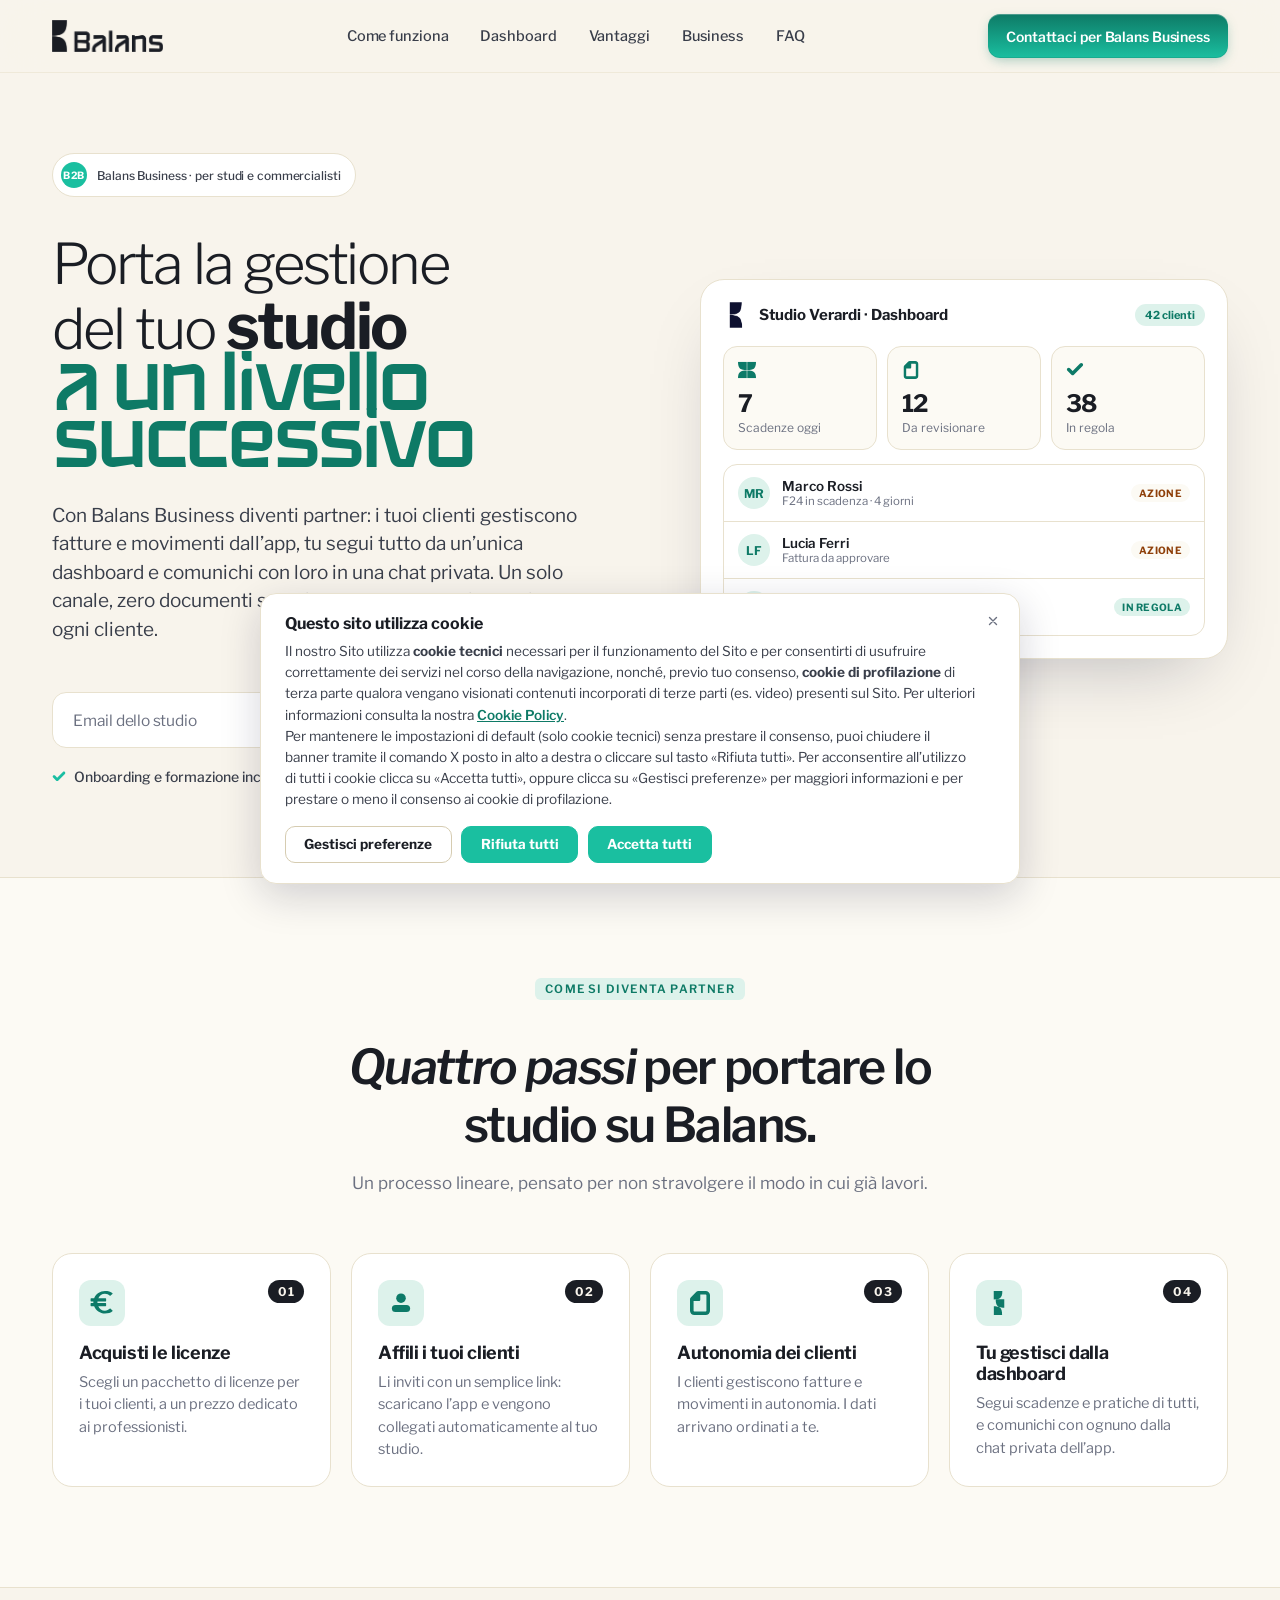
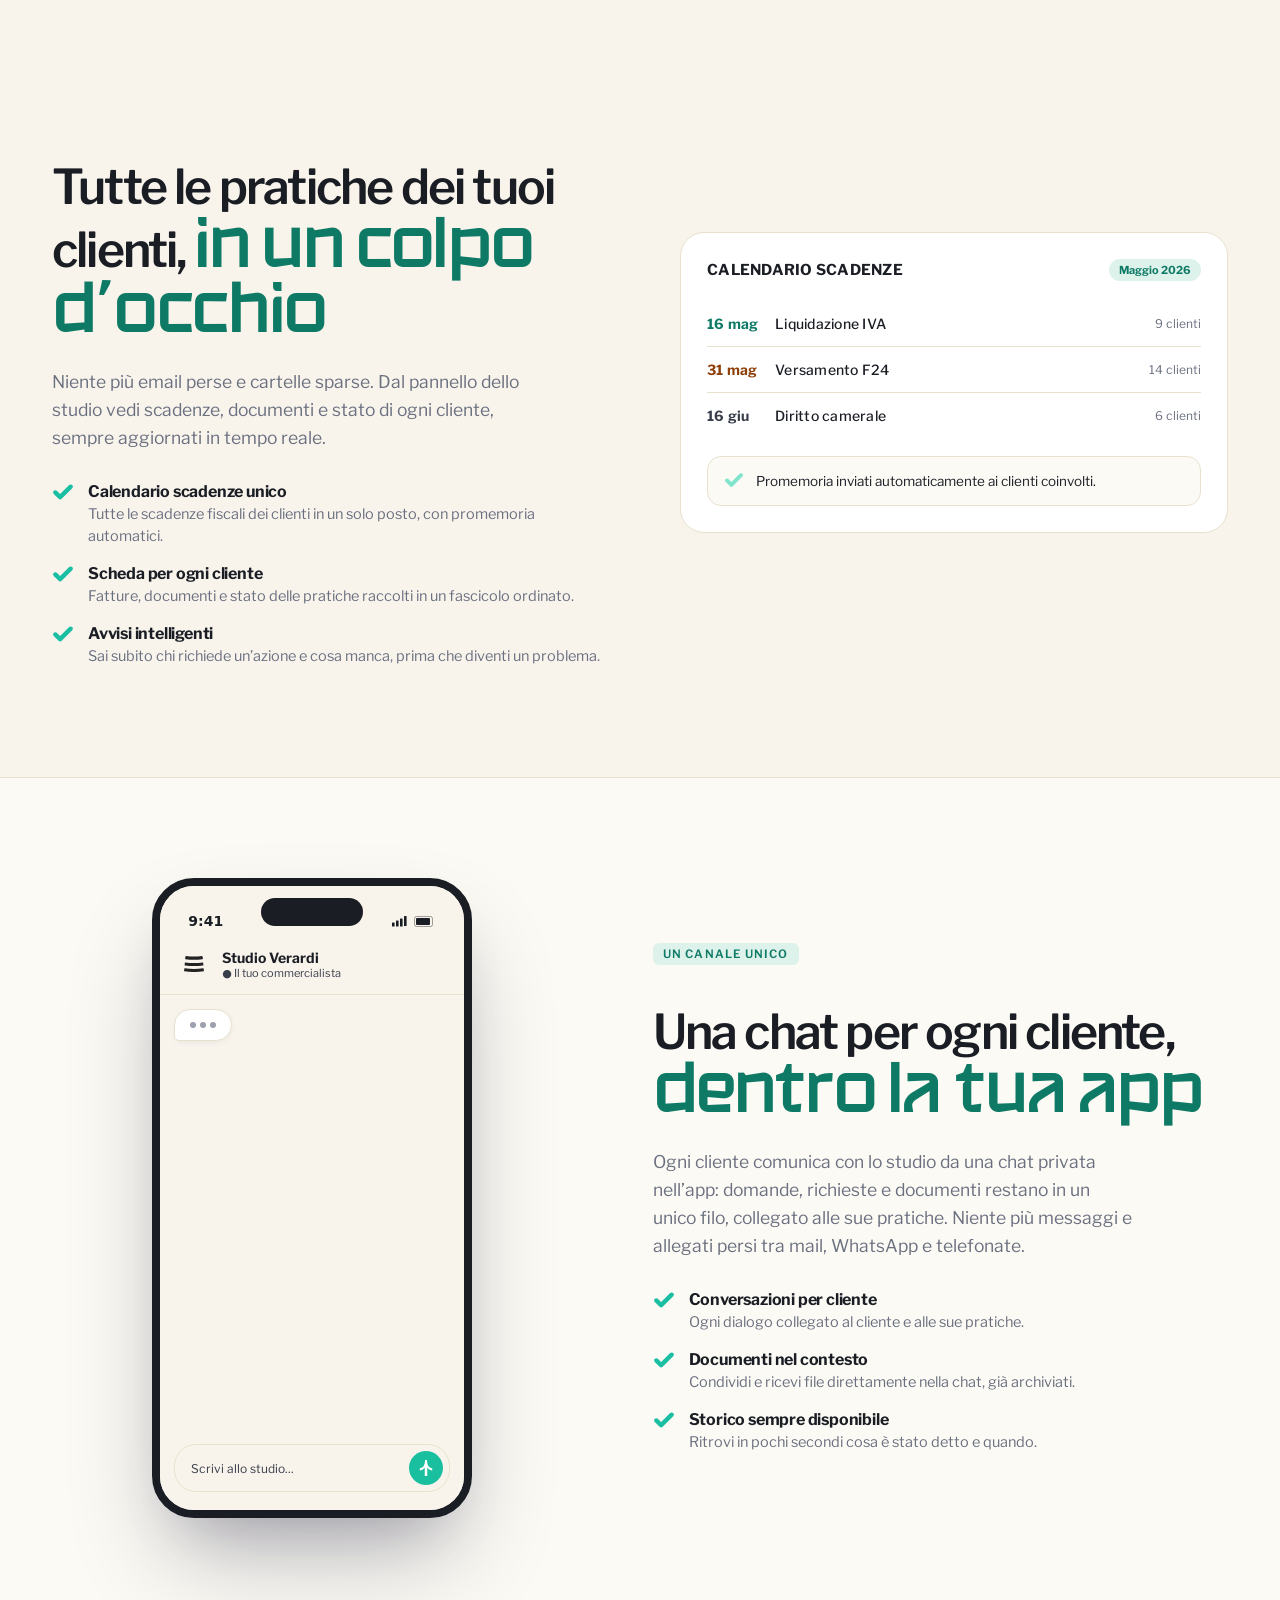
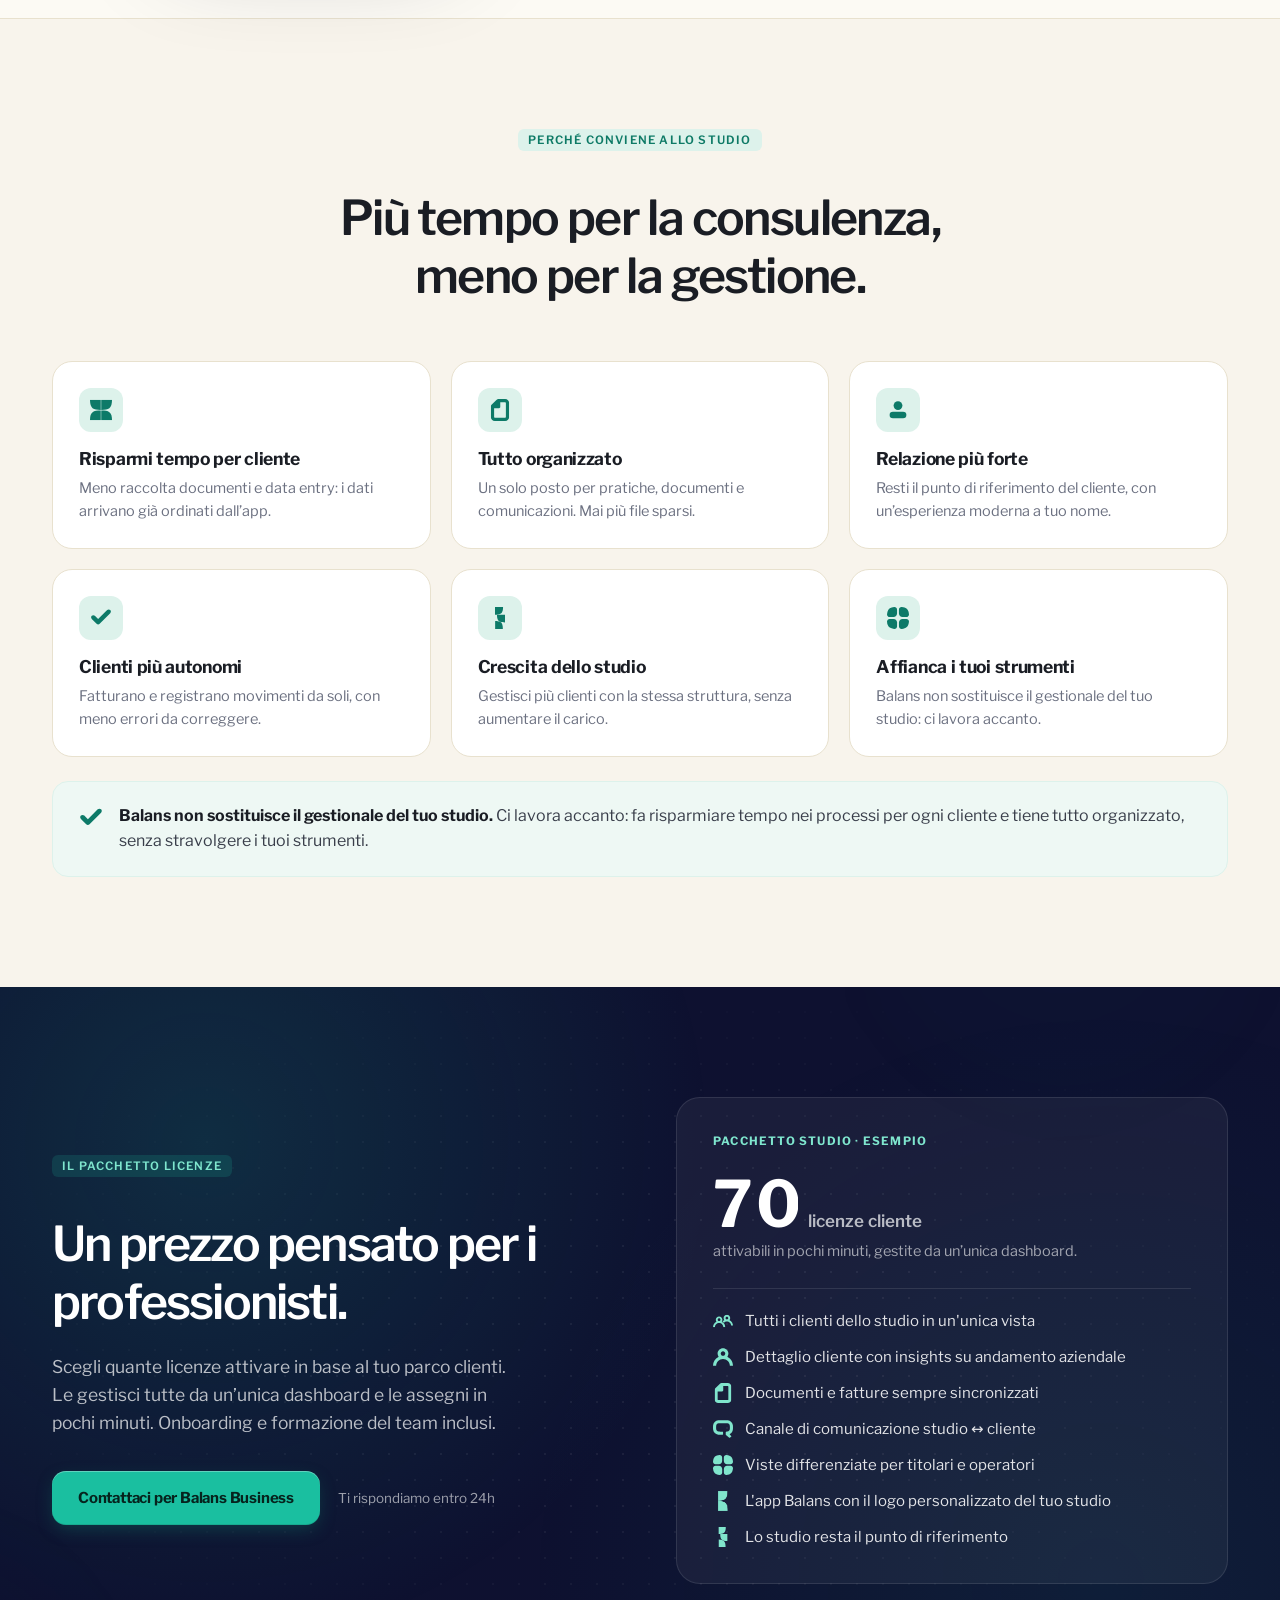
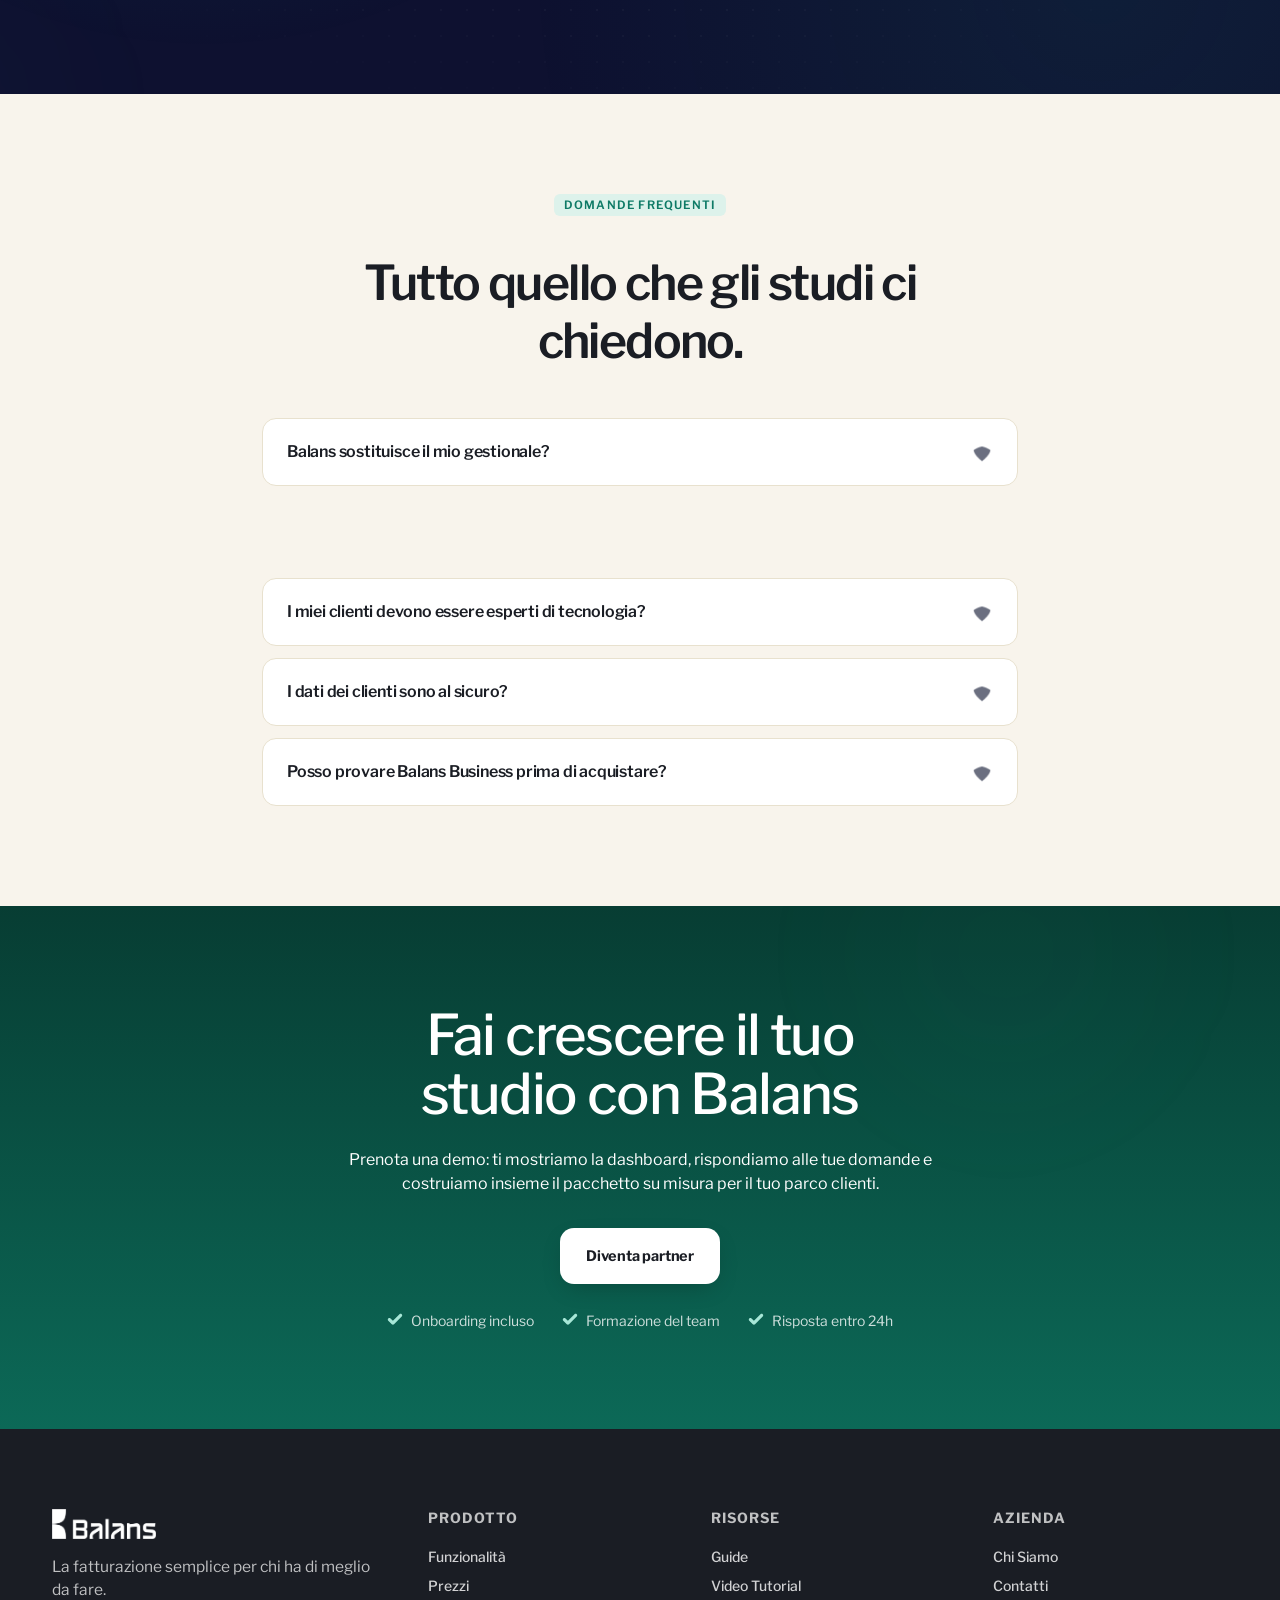
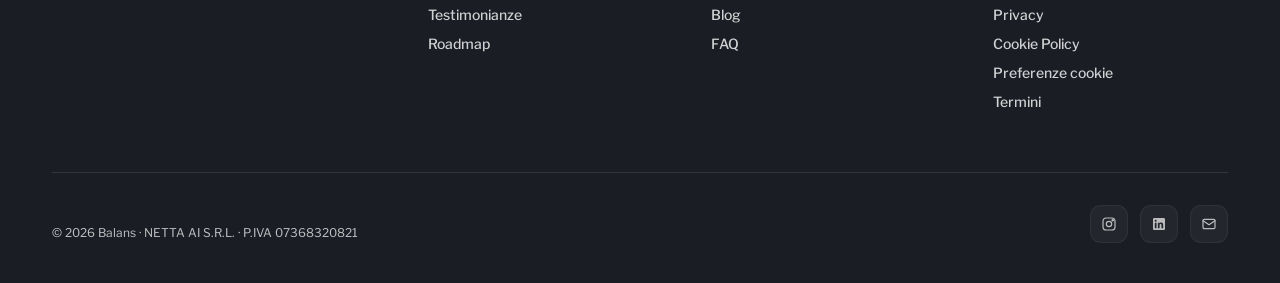
==== business/index.html @ e136e08d "feat: implement cookie consent management with new styles and scripts" ====
<html lang="it" data-theme="light">

<head>
    <meta http-equiv="Content-Type" content="text/html; charset=UTF-8">

    <title>Balans Business</title>
    <meta name="description"
        content="Semplifica la gestione aziendale e la collaborazione con il tuo commercialista. Balans centralizza documenti e flussi operativi senza errori">
    <link rel="canonical" href="https://www.balansapp.it/business/" />

    <link rel="icon" type="image/png" href="../favicon/favicon-96x96.png" sizes="96x96" />
    <link rel="icon" type="image/svg+xml" href="../favicon/favicon.svg" />
    <link rel="shortcut icon" href="../favicon/favicon.ico" />
    <link rel="apple-touch-icon" sizes="180x180" href="../favicon/apple-touch-icon.png" />
    <meta name="apple-mobile-web-app-title" content="Balans" />
    <link rel="manifest" href="../favicon/site.webmanifest" />

    <meta name="viewport" content="width=device-width, initial-scale=1">
    <meta name="format-detection" content="telephone=no">
    <link rel="shortcut icon" href="../favicon/favicon.ico" type="image/x-icon">

    <!-- Preload dei font critici above-the-fold -->
    <link rel="preload" href="../assets/fonts/Libre_Franklin/LibreFranklin-VariableFont_wght.woff2" as="font"
        type="font/woff2" crossorigin>
    <link rel="preload" href="../assets/fonts/Galldis/Galldis.woff2" as="font" type="font/woff2" crossorigin>

    <link rel="stylesheet" href="../assets/css/style.css?v=2">
    <!-- animations.css non è critico per il primo paint: caricamento non-bloccante -->
    <link rel="stylesheet" href="../assets/css/animations.css?v=2" media="print" onload="this.media='all'">
    <noscript>
        <link rel="stylesheet" href="../assets/css/animations.css?v=2">
    </noscript>
    <link rel="stylesheet" href="../assets/css/balans-consent.css?v=1">
</head>


<body>

    <!-- ─────────────── HEADER ─────────────── -->
    <header class="hdr">
        <div class="container hdr-row">
            <div class="hdr-brand">
                <a href="https://balansapp.it" class="hdr-brand-link">
                    <span class="logo-wordmark"></span>
                </a>
            </div>
            <nav class="hdr-nav">
                <a href="./#come-funziona">Come funziona</a>
                <a href="./#dashboard">Dashboard</a>
                <a href="./#vantaggi">Vantaggi</a>
                <a href="./#business">Business</a>
                <a href="./#faq">FAQ</a>
            </nav>
            <button class="hdr-cta" type="button" data-demo-scroll>Contattaci per Balans Business</button>
            <!-- <button class="theme-toggle" aria-label="Cambia tema" type="button">
                <svg class="ic-moon" width="18" height="18" viewBox="0 0 24 24" fill="none" stroke="currentColor"
                    stroke-width="2" stroke-linecap="round" stroke-linejoin="round">
                    <path d="M21 13a8 8 0 1 1-10-10 7 7 0 0 0 10 10Z"></path>
                </svg>
                <svg class="ic-sun" width="18" height="18" viewBox="0 0 24 24" fill="none" stroke="currentColor"
                    stroke-width="2" stroke-linecap="round" stroke-linejoin="round">
                    <circle cx="12" cy="12" r="4"></circle>
                    <path d="M12 3v2M12 19v2M3 12h2M19 12h2M5.5 5.5 7 7M17 17l1.5 1.5M5.5 18.5 7 17M17 7l1.5-1.5"
                    ></path>
                </svg>
            </button> -->
        </div>
    </header>

    <main id="main">

    <!-- ─────────────── HERO ─────────────── -->
    <section class="hero hero--business">
        <div class="hero-bg"></div>
        <div class="container hero-grid">
            <div class="hero-text">
                <div class="hero-eyebrow">
                    <span class="dot">B2B</span>
                    Balans Business · per studi e commercialisti
                </div>
                <h1 class="hero-h1 hero-h1--light">
                    Porta la gestione del tuo <b>studio</b>
                    <span class="hero-h1-highlight">a un livello
                        successivo</span>
                </h1>
                <p class="hero-sub hero-sub--lg">
                    Con Balans Business diventi partner: i tuoi clienti gestiscono fatture e movimenti
                    dall’app, tu segui tutto da un’unica dashboard e comunichi con loro in una chat privata.
                    Un solo canale, zero documenti sparsi — e tanto tempo risparmiato su ogni cliente.
                </p>
                <form class="hero-waitlist" id="demo-form" action="https://api.web3forms.com/submit" method="POST">
                    <input type="hidden" name="access_key" value="61f714c0-2082-4df7-b0d9-77fbf7235f55">
                    <input type="hidden" name="subject" value="Nuova richiesta demo — Balans Business">
                    <input type="hidden" name="from_name" value="Sito Balans Business">
                    <input type="checkbox" name="botcheck" class="hero-waitlist-honeypot" tabindex="-1"
                        autocomplete="off" aria-hidden="true" aria-label="botcheck">
                    <div class="hero-waitlist-row">
                        <input class="hero-input" id="demo-email" name="email" type="email"
                            placeholder="Email dello studio" required="">
                        <button class="hero-btn" type="submit">
                            <span class="btn-label">Richiedi una demo</span>
                        </button>
                    </div>
                    <div class="hero-waitlist-error" id="demo-error" role="alert" hidden></div>
                </form>
                <div class="hero-perks">
                    <span class="perk"><img src="../assets/img/icons/vettoriale/check.svg" alt=""
                            class="icon-img icon-14 icon-teal">

                        Onboarding e formazione inclusi</span>
                    <span class="perk"><img src="../assets/img/icons/vettoriale/check.svg" alt=""
                            class="icon-img icon-14 icon-teal">

                        Prezzo dedicato ai professionisti</span>
                </div>
            </div>

            <div class="reveal-wrap" data-reveal="right">
                <div class="mock-dashboard">
                    <div class="mock-dashboard-head">
                        <div class="mock-dashboard-brand">
                            <span class="logo-mark"></span>
                            <span class="mock-dashboard-brand-name">Studio
                                Verardi · Dashboard</span>
                        </div>
                        <span class="mock-dashboard-badge">42
                            clienti</span>
                    </div>
                    <div class="mock-stats">

                        <div class="mock-stat-card">
                            <img src="../assets/img/icons/vettoriale/time.svg" alt=""
                                class="mock-stat-icon icon-teal-ink">

                            <div class="mock-stat-value">
                                7</div>
                            <div class="mock-stat-label">
                                Scadenze oggi</div>
                        </div>
                        <div class="mock-stat-card">
                            <img src="../assets/img/icons/vettoriale/doc.svg" alt=""
                                class="mock-stat-icon icon-teal-ink">

                            <div class="mock-stat-value">
                                12</div>
                            <div class="mock-stat-label">Da
                                revisionare</div>
                        </div>
                        <div class="mock-stat-card">
                            <img src="../assets/img/icons/vettoriale/check.svg" alt=""
                                class="mock-stat-icon icon-teal-ink">

                            <div class="mock-stat-value">
                                38</div>
                            <div class="mock-stat-label">In
                                regola</div>
                        </div>
                    </div>
                    <div class="mock-client-list">

                        <div class="mock-client-row">
                            <span class="mock-client-avatar">MR</span>
                            <div class="mock-client-info">
                                <div class="mock-client-name">Marco Rossi</div>
                                <div class="mock-client-detail">F24 in
                                    scadenza · 4 giorni</div>
                            </div>
                            <span class="mock-client-tag">Azione</span>
                        </div>
                        <div class="mock-client-row">
                            <span class="mock-client-avatar">LF</span>
                            <div class="mock-client-info">
                                <div class="mock-client-name">Lucia Ferri</div>
                                <div class="mock-client-detail">Fattura da
                                    approvare</div>
                            </div>
                            <span class="mock-client-tag">Azione</span>
                        </div>
                        <div class="mock-client-row">
                            <span class="mock-client-avatar">AB</span>
                            <div class="mock-client-info">
                                <div class="mock-client-name">Andrea Bianchi</div>
                                <div class="mock-client-detail">Tutto in
                                    regola</div>
                            </div>
                            <span class="mock-client-tag mock-client-tag--ok">In
                                regola</span>
                        </div>
                    </div>
                </div>
            </div>
        </div>
    </section>

    <!-- ─────────────── COME FUNZIONA ─────────────── -->
    <section id="come-funziona" class="section-tinted-bordered">
        <div class="container">
            <div class="section-head" data-reveal>
                <span class="feat-eyebrow">Come si diventa partner</span>
                <h2><em>Quattro passi</em> per portare lo studio su Balans.</h2>
                <p>Un processo lineare,
                    pensato per non stravolgere il modo in cui già lavori.
                </p>
            </div>
            <div class="steps-4">

                <div class="step-card step-card--compact">
                    <span class="step-badge">01</span>
                    <div class="step-icon step-icon--lg">
                        <img src="../assets/img/icons/vettoriale/euro.svg" alt=""
                            class="icon-img icon-24 icon-teal-ink">

                    </div>
                    <div class="step-card-title">
                        Acquisti le licenze</div>
                    <div class="step-card-text">Scegli
                        un pacchetto di licenze per i tuoi clienti, a un prezzo dedicato ai professionisti.</div>
                </div>
                <div class="step-card step-card--compact">
                    <span class="step-badge">02</span>
                    <div class="step-icon step-icon--lg">
                        <img src="../assets/img/icons/vettoriale/user.svg" alt=""
                            class="icon-img icon-24 icon-teal-ink">

                    </div>
                    <div class="step-card-title">
                        Affili i tuoi clienti</div>
                    <div class="step-card-text">Li
                        inviti con un semplice link: scaricano l’app e vengono collegati automaticamente al tuo studio.
                    </div>
                </div>
                <div class="step-card step-card--compact">
                    <span class="step-badge">03</span>
                    <div class="step-icon step-icon--lg">
                        <img src="../assets/img/icons/vettoriale/doc.svg" alt="" class="icon-img icon-24 icon-teal-ink">

                    </div>
                    <div class="step-card-title">
                        Autonomia dei clienti</div>
                    <div class="step-card-text">I
                        clienti gestiscono fatture e movimenti in autonomia. I dati arrivano ordinati a te.</div>
                </div>
                <div class="step-card step-card--compact">
                    <span class="step-badge">04</span>
                    <div class="step-icon step-icon--lg">
                        <img src="../assets/img/icons/vettoriale/balance.svg" alt=""
                            class="icon-img icon-24 icon-teal-ink">

                    </div>
                    <div class="step-card-title">
                        Tu gestisci dalla dashboard</div>
                    <div class="step-card-text">Segui
                        scadenze e pratiche di tutti, e comunichi con ognuno dalla chat privata dell’app.</div>
                </div>
            </div>
        </div>
    </section>

    <!-- ─────────────── DASHBOARD ─────────────── -->
    <section id="dashboard" class="section-plain">
        <div class="container">
            <div class="dash-2col">
                <div class="feature-copy" data-reveal>
                    <span class="feat-eyebrow">La dashboard dello studio</span>
                    <h2>Tutte le pratiche dei tuoi clienti, <span>in un colpo
                            d’occhio</span></h2>
                    <p>
                        Niente più email perse e cartelle sparse. Dal pannello dello studio vedi
                        scadenze, documenti e stato di ogni cliente, sempre aggiornati in tempo reale.
                    </p>
                    <div class="feature-copy-list">

                        <div class="feature-copy-item">
                            <img src="../assets/img/icons/vettoriale/check.svg" alt=""
                                class="icon-img icon-22 icon-teal">

                            <div>
                                <div class="feature-copy-item-title">
                                    Calendario scadenze unico</div>
                                <div class="feature-copy-item-desc">
                                    Tutte le scadenze fiscali dei clienti in un solo posto,
                                    con promemoria automatici.</div>
                            </div>
                        </div>
                        <div class="feature-copy-item">
                            <img src="../assets/img/icons/vettoriale/check.svg" alt=""
                                class="icon-img icon-22 icon-teal">

                            <div>
                                <div class="feature-copy-item-title">
                                    Scheda per ogni cliente</div>
                                <div class="feature-copy-item-desc">
                                    Fatture, documenti e stato delle pratiche raccolti in un
                                    fascicolo ordinato.</div>
                            </div>
                        </div>
                        <div class="feature-copy-item">
                            <img src="../assets/img/icons/vettoriale/check.svg" alt=""
                                class="icon-img icon-22 icon-teal">

                            <div>
                                <div class="feature-copy-item-title">
                                    Avvisi intelligenti</div>
                                <div class="feature-copy-item-desc">Sai
                                    subito chi richiede un’azione e cosa manca, prima che
                                    diventi un problema.</div>
                            </div>
                        </div>
                    </div>
                </div>
                <div data-reveal="right">
                    <div class="calendar-card">
                        <div class="calendar-card-glow"></div>
                        <div class="calendar-card-inner">
                            <div class="calendar-card-head">
                                <span class="calendar-card-head-title">CALENDARIO
                                    SCADENZE</span>
                                <span class="calendar-card-head-badge">Maggio
                                    2026</span>
                            </div>

                            <div class="calendar-row">
                                <div class="calendar-row-date">
                                    16 mag</div>
                                <div class="flex-1">
                                    <div class="calendar-row-label">
                                        Liquidazione IVA</div>
                                </div>
                                <div class="calendar-row-count">9
                                    clienti</div>
                            </div>
                            <div class="calendar-row">
                                <div class="calendar-row-date calendar-row-date--urgent">
                                    31 mag</div>
                                <div class="flex-1">
                                    <div class="calendar-row-label">
                                        Versamento F24</div>
                                </div>
                                <div class="calendar-row-count">14
                                    clienti</div>
                            </div>
                            <div class="calendar-row calendar-row--last">
                                <div class="calendar-row-date calendar-row-date--muted">
                                    16 giu</div>
                                <div class="flex-1">
                                    <div class="calendar-row-label">
                                        Diritto camerale</div>
                                </div>
                                <div class="calendar-row-count">6
                                    clienti</div>
                            </div>
                            <div class="calendar-reminder">
                                <img src="../assets/img/icons/vettoriale/check.svg" alt=""
                                    class="icon-img icon-20 icon-mint">

                                <span>Promemoria
                                    inviati automaticamente ai clienti
                                    coinvolti.</span>
                            </div>
                        </div>
                    </div>
                </div>
            </div>
        </div>
    </section>

    <!-- ─────────────── CHAT PRIVATA ─────────────── -->
    <section class="section-tinted-bordered">
        <div class="container">
            <div class="dash-2col dash-2col--reverse">
                <div class="phone-center" data-reveal="left">
                    <div class="phone">
                        <div class="phone-island"></div>
                        <div class="phone-content">
                            <div class="phone-statusbar">
                                <span>9:41</span>
                                <span class="right">
                                    <svg width="17" height="11" viewBox="0 0 17 11" fill="currentColor">
                                        <rect x="0" y="6.5" width="2.6" height="4" rx="0.6">
                                        </rect>
                                        <rect x="4" y="4.5" width="2.6" height="6" rx="0.6">
                                        </rect>
                                        <rect x="8" y="2.5" width="2.6" height="8" rx="0.6">
                                        </rect>
                                        <rect x="12" y="0" width="2.6" height="10" rx="0.6">
                                        </rect>
                                    </svg>
                                    <svg width="22" height="11" viewBox="0 0 22 11">
                                        <rect x="0.5" y="0.5" width="18" height="10" rx="2" fill="none"
                                            stroke="currentColor" opacity="0.4"></rect>
                                        <rect x="2" y="2" width="14" height="7" rx="1" fill="currentColor"></rect>
                                    </svg>
                                </span>
                            </div>
                            <div class="ps-chat-hdr">
                                <div class="av"><img src="../assets/img/icons/vettoriale/menu.svg" alt=""
                                        class="icon-img icon-20"></div>

                                <div class="flex-1">
                                    <div class="nm">Studio Verardi</div>
                                    <div class="st">&#9679; Il tuo commercialista</div>
                                </div>
                            </div>
                            <div class="ps-chat-body">
                                <div class="bub ai">Ciao Marco! Ho ricevuto la fattura di
                                    aprile, è tutto a posto. 👍</div>
                                <div class="bub me">Perfetto, grazie! Per l’F24 di maggio come
                                    procediamo?</div>
                                <div class="bub ai">Te lo preparo io entro venerdì. Ti avviso
                                    qui appena è pronto.</div>
                                <div class="bub ai-card">
                                    <div class="h"><img src="../assets/img/icons/vettoriale/doc.svg" alt=""
                                            class="icon-img icon-11 icon-teal-ink">
                                        Documento condiviso</div>
                                    <div class="row"><span class="k">F24 maggio 2026</span><span class="v">Pronto</span>
                                    </div>
                                </div>
                                <div class="bub me">Sei un grande 🙌</div>
                            </div>
                            <div class="ps-chat-comp">
                                <span class="ph">Scrivi allo studio...</span>
                                <div class="send-btn"><img src="../assets/img/icons/vettoriale/up.svg" alt=""
                                        class="icon-img icon-16 icon-white">
                                </div>
                            </div>
                        </div>
                    </div>
                </div>
                <div class="feature-copy" data-reveal>
                    <span class="feat-eyebrow">Un canale unico</span>
                    <h2>Una chat per ogni cliente, <span>dentro la tua
                            app</span></h2>
                    <p>
                        Ogni cliente comunica con lo studio da una chat privata nell’app: domande, richieste
                        e documenti restano in un unico filo, collegato alle sue pratiche. Niente più
                        messaggi e allegati persi tra mail, WhatsApp e telefonate.
                    </p>
                    <div class="feature-copy-list">

                        <div class="feature-copy-item">
                            <img src="../assets/img/icons/vettoriale/check.svg" alt=""
                                class="icon-img icon-22 icon-teal">

                            <div>
                                <div class="feature-copy-item-title">
                                    Conversazioni per cliente</div>
                                <div class="feature-copy-item-desc">Ogni
                                    dialogo collegato al cliente e alle sue pratiche.
                                </div>
                            </div>
                        </div>
                        <div class="feature-copy-item">
                            <img src="../assets/img/icons/vettoriale/check.svg" alt=""
                                class="icon-img icon-22 icon-teal">

                            <div>
                                <div class="feature-copy-item-title">
                                    Documenti nel contesto</div>
                                <div class="feature-copy-item-desc">
                                    Condividi e ricevi file direttamente nella chat, già
                                    archiviati.</div>
                            </div>
                        </div>
                        <div class="feature-copy-item">
                            <img src="../assets/img/icons/vettoriale/check.svg" alt=""
                                class="icon-img icon-22 icon-teal">

                            <div>
                                <div class="feature-copy-item-title">
                                    Storico sempre disponibile</div>
                                <div class="feature-copy-item-desc">
                                    Ritrovi in pochi secondi cosa è stato detto e quando.
                                </div>
                            </div>
                        </div>
                    </div>
                </div>
            </div>
        </div>
    </section>

    <!-- ─────────────── VANTAGGI ─────────────── -->
    <section id="vantaggi" class="section-plain">
        <div class="container">
            <div class="section-head" data-reveal>
                <span class="feat-eyebrow">Perché conviene allo studio</span>
                <h2>Più tempo per la consulenza, meno per la gestione.</h2>
            </div>
            <div class="steps-3">

                <div class="step-card step-card--compact">
                    <div class="step-icon step-icon--md">
                        <img src="../assets/img/icons/vettoriale/time.svg" alt=""
                            class="icon-img icon-22 icon-teal-ink">

                    </div>
                    <div class="step-card-title step-card-title--sm">
                        Risparmi tempo per cliente</div>
                    <div class="step-card-text">Meno
                        raccolta documenti e data entry: i dati arrivano già ordinati dall’app.</div>
                </div>
                <div class="step-card step-card--compact">
                    <div class="step-icon step-icon--md">
                        <img src="../assets/img/icons/vettoriale/doc.svg" alt="" class="icon-img icon-22 icon-teal-ink">

                    </div>
                    <div class="step-card-title step-card-title--sm">
                        Tutto organizzato</div>
                    <div class="step-card-text">Un
                        solo posto per pratiche, documenti e comunicazioni. Mai più file sparsi.</div>
                </div>
                <div class="step-card step-card--compact">
                    <div class="step-icon step-icon--md">
                        <img src="../assets/img/icons/vettoriale/user.svg" alt=""
                            class="icon-img icon-22 icon-teal-ink">

                    </div>
                    <div class="step-card-title step-card-title--sm">
                        Relazione più forte</div>
                    <div class="step-card-text">Resti
                        il punto di riferimento del cliente, con un’esperienza moderna a tuo nome.</div>
                </div>
                <div class="step-card step-card--compact">
                    <div class="step-icon step-icon--md">
                        <img src="../assets/img/icons/vettoriale/check.svg" alt=""
                            class="icon-img icon-22 icon-teal-ink">

                    </div>
                    <div class="step-card-title step-card-title--sm">
                        Clienti più autonomi</div>
                    <div class="step-card-text">
                        Fatturano e registrano movimenti da soli, con meno errori da correggere.</div>
                </div>
                <div class="step-card step-card--compact">
                    <div class="step-icon step-icon--md">
                        <img src="../assets/img/icons/vettoriale/balance.svg" alt=""
                            class="icon-img icon-22 icon-teal-ink">

                    </div>
                    <div class="step-card-title step-card-title--sm">
                        Crescita dello studio</div>
                    <div class="step-card-text">
                        Gestisci più clienti con la stessa struttura, senza aumentare il carico.</div>
                </div>
                <div class="step-card step-card--compact">
                    <div class="step-icon step-icon--md">
                        <img src="../assets/img/icons/vettoriale/hub.svg" alt="" class="icon-img icon-22 icon-teal-ink">

                    </div>
                    <div class="step-card-title step-card-title--sm">
                        Affianca i tuoi strumenti</div>
                    <div class="step-card-text">
                        Balans non sostituisce il gestionale del tuo studio: ci lavora accanto.</div>
                </div>
            </div>
            <div class="reassurance-box" data-reveal="scale">
                <img src="../assets/img/icons/vettoriale/check.svg" alt="" class="icon-img icon-24 icon-teal-ink">

                <div class="reassurance-box-text">
                    <strong>Balans non sostituisce
                        il gestionale del tuo studio.</strong>
                    Ci lavora accanto: fa risparmiare tempo nei processi per ogni cliente e tiene tutto organizzato,
                    senza stravolgere i tuoi strumenti.
                </div>
            </div>
        </div>
    </section>

    <!-- ─────────────── PACCHETTO ─────────────── -->
    <section id="business" class="dark-glow-section">
        <div class="dark-glow-bg">
        </div>
        <div class="container">
            <div class="dash-2col dash-2col--tight">
                <div class="feature-copy feature-copy--dark" data-reveal>
                    <span class="feat-eyebrow business-eyebrow">Il pacchetto
                        licenze</span>
                    <h2>Un prezzo pensato per i professionisti.</h2>
                    <p>
                        Scegli quante licenze attivare in base al tuo parco clienti. Le gestisci tutte da
                        un’unica dashboard e le assegni in pochi minuti. Onboarding e formazione del team inclusi.
                    </p>
                    <div class="business-actions business-actions--spaced">
                        <button type="button" data-demo-scroll class="hero-btn business-cta-btn">
                            Contattaci per Balans Business
                        </button>
                        <span class="business-note">Ti
                            rispondiamo entro 24h</span>
                    </div>
                </div>
                <div class="stat-panel" data-reveal="scale">
                    <div class="stat-panel-label">
                        Pacchetto studio · esempio</div>
                    <div class="stat-panel-figure">
                        <span class="stat-panel-number" data-slot="70">70</span>
                        <span class="stat-panel-unit">licenze
                            cliente</span>
                    </div>
                    <div class="stat-panel-caption">attivabili in pochi
                        minuti, gestite da un’unica dashboard.</div>
                    <div class="stat-panel-list">
                        <div class="stat-panel-item">
                            <img src="../assets/img/icons/vettoriale/clients.svg" alt=""
                                class="icon-img icon-20 icon-mint">
                            <span>Tutti i clienti
                                dello studio in un'unica vista</span>
                        </div>
                        <div class="stat-panel-item">
                            <img src="../assets/img/icons/vettoriale/profile.svg" alt=""
                                class="icon-img icon-20 icon-mint">
                            <span>Dettaglio cliente con insights su andamento aziendale</span>
                        </div>
                        <div class="stat-panel-item">
                            <img src="../assets/img/icons/vettoriale/doc.svg" alt="" class="icon-img icon-20 icon-mint">
                            <span>Documenti e fatture
                                sempre sincronizzati</span>
                        </div>
                        <div class="stat-panel-item">
                            <img src="../assets/img/icons/vettoriale/chat.svg" alt="" class="icon-img icon-20 icon-mint">
                            <span>Canale di
                                comunicazione studio ↔ cliente</span>
                        </div>
                        <div class="stat-panel-item">
                            <img src="../assets/img/icons/vettoriale/hub.svg" alt="" class="icon-img icon-20 icon-mint">
                            <span>Viste differenziate per titolari e operatori</span>
                        </div>
                        <div class="stat-panel-item">
                            <img src="../assets/img/logos/logo-bianco.png" alt="" class="icon-img icon-20 icon-mint">
                            <span>L'app Balans con il logo personalizzato del tuo studio</span>
                        </div>
                        <div class="stat-panel-item">
                            <img src="../assets/img/icons/vettoriale/balance.svg" alt=""
                                class="icon-img icon-20 icon-mint">
                            <span>Lo studio resta il
                                punto di riferimento</span>
                        </div>
                    </div>
                </div>
            </div>
        </div>
    </section>

    <!-- ─────────────── FAQ ─────────────── -->
    <section id="faq" class="section-faq">
        <div class="container container--820">
            <div class="section-head section-head--wide" data-reveal>
                <span class="feat-eyebrow">Domande frequenti</span>
                <h2>Tutto quello che gli studi ci chiedono.</h2>
            </div>
            <div class="faq-list">

                <div class="faq-item">
                    <button class="faq-q" type="button">
                        <span>Balans sostituisce il mio gestionale?</span>
                        <span class="faq-icon" aria-hidden="true"></span>
                        <img src="../assets/img/icons/png/chevronDown.png" alt="" class="chev">
                    </button>
                    <div class="faq-a">
                        No. Balans affianca il gestionale dello studio: serve a snellire la
                        raccolta dati, la comunicazione e l’organizzazione documentale dei clienti, non a sostituire
                        i tuoi strumenti di contabilità.
                    </div>
                </div>
                <div class="faq-item">
                    <button class="faq-q" type="button">
                        <span>Come vengono assegnate le licenze ai clienti?</span>
                        <span class="faq-icon" aria-hidden="true"></span>
                        <img src="../assets/img/icons/png/chevronDown.png" alt="" class="chev">
                    </button>
                    <div class="faq-a">
                        Acquisti un pacchetto e inviti i tuoi clienti con un link. Loro
                        scaricano l’app, si registrano e vengono collegati automaticamente al tuo studio. Gestisci
                        attivazioni e disattivazioni dalla dashboard.
                    </div>
                </div>
                <div class="faq-item">
                    <button class="faq-q" type="button">
                        <span>I miei clienti devono essere esperti di tecnologia?</span>
                        <span class="faq-icon" aria-hidden="true"></span>
                        <img src="../assets/img/icons/png/chevronDown.png" alt="" class="chev">
                    </button>
                    <div class="faq-a">
                        No. L’app è pensata per essere semplice come scrivere un messaggio.
                        La maggior parte delle operazioni si fa in pochi tocchi, e tu resti a disposizione nella
                        chat.
                    </div>
                </div>
                <div class="faq-item">
                    <button class="faq-q" type="button">
                        <span>I dati dei clienti sono al sicuro?</span>
                        <span class="faq-icon" aria-hidden="true"></span>
                        <img src="../assets/img/icons/png/chevronDown.png" alt="" class="chev">
                    </button>
                    <div class="faq-a">
                        Sì. I dati sono protetti, ospitati in Europa e trattati nel
                        rispetto del GDPR. Ogni cliente è collegato solo al proprio studio.
                    </div>
                </div>
                <div class="faq-item">
                    <button class="faq-q" type="button">
                        <span>Posso provare Balans Business prima di acquistare?</span>
                        <span class="faq-icon" aria-hidden="true"></span>
                        <img src="../assets/img/icons/png/chevronDown.png" alt="" class="chev">
                    </button>
                    <div class="faq-a">
                        Certo. Ti mostriamo la dashboard in una demo dedicata e definiamo
                        insieme il pacchetto più adatto al tuo parco clienti.
                    </div>
                </div>
            </div>
        </div>
    </section>

    <!-- ─────────────── CTA finale ─────────────── -->
    <section class="cta cta--dark">
        <div class="container container--760-centered" data-reveal>
            <h2 class="cta-title--lg">
                Fai crescere il tuo studio con Balans</h2>
            <p class="cta-final-desc" style="color: #fff;">
                Prenota una demo: ti mostriamo la dashboard, rispondiamo alle tue domande e
                costruiamo insieme il pacchetto su misura per il tuo parco clienti.
            </p>
            <button class="cta-btn-white cta-btn-white--accent cta-btn-white--lg" type="button" data-demo-scroll>
                Diventa partner
            </button>
            <div class="cta-final-perks">
                <span class="cta-final-perk"><img src="../assets/img/icons/vettoriale/check.svg" alt=""
                        class="icon-img icon-16 icon-mint-bright">

                    Onboarding incluso</span>
                <span class="cta-final-perk"><img src="../assets/img/icons/vettoriale/check.svg" alt=""
                        class="icon-img icon-16 icon-mint-bright">

                    Formazione del team</span>
                <span class="cta-final-perk"><img src="../assets/img/icons/vettoriale/check.svg" alt=""
                        class="icon-img icon-16 icon-mint-bright">

                    Risposta entro 24h</span>
            </div>
        </div>
    </section>

    </main>

    <!-- ─────────────── FOOTER ─────────────── -->
    <footer class="ftr">
        <div class="container">
            <div class="ftr-top">
                <div>
                    <span class="logo-wordmark light"></span>
                    <p class="ftr-tagline">
                        La fatturazione semplice per chi ha di meglio da fare.
                    </p>
                </div>
                <div>
                    <h3>Prodotto</h3>
                    <a href="./#">Funzionalità</a>
                    <a href="./#">Prezzi</a>
                    <a href="./#">Testimonianze</a>
                    <a href="./#">Roadmap</a>
                </div>
                <div>
                    <h3>Risorse</h3>
                    <a href="./#">Guide</a>
                    <a href="./#">Video Tutorial</a>
                    <a href="./#">Blog</a>
                    <a href="./#">FAQ</a>
                </div>
                <div>
                    <h3>Azienda</h3>
                    <a href="./#">Chi Siamo</a>
                    <a href="mailto:info@balansapp.it">Contatti</a>
                    <a href="../privacy/" target="_blank">Privacy</a>
                    <a href="../cookie/" target="_blank">Cookie Policy</a>
                    <a href="../cookie/" data-cc-open>Preferenze cookie</a>
                    <a href="./#">Termini</a>
                </div>
            </div>
            <div class="ftr-bottom">
                <div class="ftr-legal">
                    © 2026 Balans · NETTA AI S.R.L. · P.IVA 07368320821<br>
                </div>
                <div class="ftr-social">
                    <a href="https://balansapp.it/#" aria-label="Instagram">
                        <svg width="16" height="16" viewBox="0 0 24 24" fill="none" stroke="currentColor"
                            stroke-width="1.8" stroke-linecap="round" stroke-linejoin="round">
                            <rect x="3" y="3" width="18" height="18" rx="5"></rect>
                            <circle cx="12" cy="12" r="4"></circle>
                            <circle cx="17.5" cy="6.5" r="1" fill="currentColor"></circle>
                        </svg>
                    </a>
                    <a href="https://www.linkedin.com/company/balans-app/" aria-label="LinkedIn" target="_blank">
                        <svg width="16" height="16" viewBox="0 0 24 24" fill="currentColor">
                            <path
                                d="M19 3H5C3.9 3 3 3.9 3 5v14c0 1.1.9 2 2 2h14c1.1 0 2-.9 2-2V5c0-1.1-.9-2-2-2zM8.3 18.3H5.7V10h2.6v8.3zM7 8.8c-.8 0-1.5-.7-1.5-1.5S6.2 5.8 7 5.8s1.5.7 1.5 1.5S7.8 8.8 7 8.8zm11.3 9.5h-2.6v-4.6c0-1.1-.4-1.8-1.4-1.8-.8 0-1.2.5-1.4 1v5.4h-2.6V10h2.5v1.1c.3-.5 1.1-1.3 2.5-1.3 1.8 0 3 1.2 3 3.7v4.8z">
                            </path>
                        </svg>
                    </a>
                    <a href="mailto:info@balansapp.it" aria-label="Email">
                        <svg width="16" height="16" viewBox="0 0 24 24" fill="none" stroke="currentColor"
                            stroke-width="1.8" stroke-linecap="round" stroke-linejoin="round">
                            <rect x="3" y="5" width="18" height="14" rx="2"></rect>
                            <path d="m3 7 9 6 9-6"></path>
                        </svg>
                    </a>
                </div>
            </div>
        </div>
    </footer>

    <!-- ─────────────── DEMO CONFIRM MODAL ─────────────── -->
    <div class="wl-modal-overlay" id="demo-modal" hidden>
        <div class="wl-modal" role="dialog" aria-modal="true" aria-labelledby="demo-modal-title">
            <button class="wl-modal-close" type="button" aria-label="Chiudi">
                <svg width="14" height="14" viewBox="0 0 24 24" fill="none" stroke="currentColor" stroke-width="2.4"
                    stroke-linecap="round" stroke-linejoin="round">
                    <path d="M18 6 6 18M6 6l12 12"></path>
                </svg>
            </button>
            <div class="wl-modal-icon">
                <img src="../assets/img/icons/vettoriale/check.svg" alt="" class="icon-img icon-26 icon-teal-ink">
            </div>
            <h3 id="demo-modal-title">Richiesta ricevuta!</h3>
            <p>Grazie per l'interesse verso Balans Business. Ti contatteremo entro 24h per fissare la demo.</p>
            <button class="wl-modal-ok hero-btn" type="button">Fatto</button>
        </div>
    </div>

    <script src="../assets/js/script.js?v=2" defer></script>
    <script src="../assets/js/animations.js?v=2" defer></script>
    <script src="../assets/js/balans-consent.js?v=1" defer></script>


</body>

</html>
---- assets/css/style.css ----
@font-face {
    font-family: 'Galldis';
    src: url('../fonts/Galldis/Galldis.woff2') format('woff2'),
         url('../fonts/Galldis/Galldis.ttf') format('truetype');
    font-weight: 400;
    font-style: normal;
    font-display: swap;
}

@font-face {
    font-family: 'Libre Franklin';
    src: url('../fonts/Libre_Franklin/LibreFranklin-VariableFont_wght.woff2') format('woff2'),
         url('../fonts/Libre_Franklin/LibreFranklin-VariableFont_wght.ttf') format('truetype');
    font-weight: 100 900;
    font-style: normal;
    font-display: swap;
}

@font-face {
    font-family: 'Libre Franklin';
    src: url('../fonts/Libre_Franklin/LibreFranklin-Italic-VariableFont_wght.woff2') format('woff2'),
         url('../fonts/Libre_Franklin/LibreFranklin-Italic-VariableFont_wght.ttf') format('truetype');
    font-weight: 100 900;
    font-style: italic;
    font-display: swap;
}


:root {
    --teal: #1ABFA0;
    --teal-2: #14A88C;
    --teal-soft: #DDF2EB;
    --teal-tint: #EEF8F4;
    --teal-ink: #0E7A66;
    --teal-ink-2: #075949;

    --navy: #0E1130;
    --navy-2: #1A1F4A;

    --ink: #1A1D24;
    --ink-2: #393E4A;
    --ink-3: #6B7080;
    --ink-4: #9CA0AE;
    --ink-5: #C2C4CE;

    --bg: #F8F4EC;
    --bg-2: #F1ECDF;
    --bg-3: #EEE7D5;
    --surface: #FFFFFF;
    --surface-alt: #FCFAF4;
    --hairline: #E8E1CE;
    --hairline-2: #D6CCB1;

    --business-radial-1-light: rgba(0, 255, 208, 0.052);
    --business-radial-2-light: rgba(0, 21, 255, 0.016);

    --video-navy: #0E1130;
    --right-stat-panel: rgba(255, 255, 255, 0.05);
    --fatture: #1A1D24;
}

/* ───────── Theme: Dark ───────── */
[data-theme="dark"] {
    --ink: #F1F4F9;
    --ink-2: #CFD5E0;
    --ink-3: #8C95A6;
    --ink-4: #5F6776;
    --ink-5: #3A4150;

    --navy: #0E1130;
    --navy-2: #1A1F4A;

    --bg: #0A0D14;
    --bg-2: #0F1320;
    --bg-3: #141828;
    --surface: #14182A;
    --surface-alt: #181D33;
    --hairline: #232943;
    --hairline-2: #2D3454;

    --teal-soft: rgba(26, 191, 160, 0.18);
    --teal-tint: rgba(26, 191, 160, 0.10);
    --teal-ink: #5BDEC2;

    --business-radial-1-light: rgba(26, 191, 160, 0.10);
    --business-radial-2-light: rgba(14, 17, 48, 0.04);

    --video-navy: #7aa8ff;
    --right-stat-panel: rgba(255, 255, 255, 0.05);
    --fatture: #7aa8ff;
}

/* Element-specific dark overrides for hardcoded values */
[data-theme="dark"] .hdr {
    background: rgba(10, 13, 20, 0.72) !important;
    border-bottom: 1px solid rgba(35, 41, 67, 0.6);
}

[data-theme="dark"] .ftr {
    background: #06080F;
}

[data-theme="dark"] .phone {
    background: #2A3047;
    border-color: #14182A;
    box-shadow:
        0 1px 0 rgba(255, 255, 255, 0.08) inset,
        0 50px 100px -20px rgba(0, 0, 0, 0.50),
        0 30px 60px -30px rgba(0, 0, 0, 0.40);
}

[data-theme="dark"] .logo-wordmark,
[data-theme="dark"] .logo-mark {
    background-color: #F1F4F9;
}

[data-theme="dark"] .hero-input {
    background: var(--surface);
    color: var(--ink);
}

[data-theme="dark"] .hero-input::placeholder {
    color: var(--ink-3);
}

[data-theme="dark"] .float-card,
[data-theme="dark"] .feat-card,
[data-theme="dark"] .review,
[data-theme="dark"] .review-count,
[data-theme="dark"] .faq-item {
    box-shadow: none;
}

[data-theme="dark"] .compare-row--bad .compare-row-icon {
    background: rgba(201, 72, 62, 0.20);
    color: #FF8A7E;
}

[data-theme="dark"] .feat-card:hover {
    border-color: var(--teal);
}

[data-theme="dark"] .hero-btn.ghost {
    border-color: var(--hairline-2);
}

[data-theme="dark"] .hero-btn.ghost:hover {
    background: var(--surface);
}

[data-theme="dark"] .hero-bg {
    background:
        radial-gradient(circle at 12% 18%, rgba(26, 191, 160, 0.10) 0%, transparent 38%),
        radial-gradient(circle at 88% 65%, rgba(122, 168, 255, 0.05) 0%, transparent 42%);
}

/* Smooth theme transition */
body,
.hdr,
.ftr,
.phone,
.surface,
.feat-card,
.review,
.faq-item,
.compare-row-text,
.float-card,
.review-count,
.hero-input {
    transition: background-color .25s ease, color .25s ease, border-color .25s ease;
}

* {
    box-sizing: border-box;
}

html,
body {
    margin: 0;
    padding: 0;
    background: var(--bg);
    font-family: 'Libre Franklin', -apple-system, BlinkMacSystemFont, system-ui, sans-serif;
    color: var(--ink);
    -webkit-font-smoothing: antialiased;
    text-rendering: optimizeLegibility;
}

/* Selection */
::selection {
    background: var(--teal-soft);
    color: var(--teal-ink);
}

/* Utility */
.container {
    max-width: 1240px;
    margin: 0 auto;
    padding: 0 32px;
}

.container-narrow {
    max-width: 1000px;
    margin: 0 auto;
    padding: 0 32px;
}

.p-4 {
    padding: 4px;
}

/* ───────── Generic layout utility ───────── */
.flex-1 {
    flex: 1;
}

/* ───────── Header ───────── */
.hdr-brand {
    display: flex;
    align-items: center;
    gap: 14px;
}

.hdr-brand a {
    text-decoration: none;
}

.hdr-brand-link {
    display: flex;
    align-items: center;
    gap: 14px;
    text-decoration: none;
}

.hdr {
    position: sticky;
    top: 0;
    z-index: 50;
    background: rgba(248, 244, 236, 0.78);
    backdrop-filter: blur(20px) saturate(160%);
    -webkit-backdrop-filter: blur(20px) saturate(160%);
    border-bottom: 1px solid rgba(232, 225, 206, 0.6);
}

.hdr-row .right-group {
    display: flex;
    align-items: center;
    gap: 10px;
}

.hdr-row {
    height: 72px;
    display: flex;
    align-items: center;
    justify-content: space-between;
    gap: 32px;
}

.hdr-nav {
    display: flex;
    gap: 32px;
    align-items: center;
}

.hdr-nav a {
    color: var(--ink-2);
    text-decoration: none;
    font-size: 14.5px;
    font-weight: 500;
    letter-spacing: -0.1px;
    transition: color .15s;
}

.hdr-nav a:hover {
    color: var(--ink);
}

.hdr-cta {
    height: 44px;
    padding: 0 18px;
    background: linear-gradient(to bottom, var(--teal-ink) 0%, var(--teal) 100%);
    color: #fff;
    border-radius: 12px;
    border: 0;
    cursor: pointer;
    font-family: inherit;
    font-weight: 600;
    font-size: 14px;
    letter-spacing: -0.1px;
    box-shadow:
        0 1px 0 rgba(255, 255, 255, 0.25) inset,
        0 -1px 0 rgba(0, 0, 0, 0.10) inset,
        0 4px 12px -2px rgba(14, 122, 102, 0.35);
    transition: filter .15s, transform .15s;
}

.hdr-cta:hover {
    filter: brightness(1.05);
}

.hdr-cta:active {
    transform: translateY(1px);
}

/* ───────── Logo ───────── */
.logo-mark {
    display: inline-block;
    background-color: var(--navy);
    -webkit-mask: url('../img/logos/logo-nero.png') center/contain no-repeat;
    mask: url('../img/logos/logo-nero.png') center/contain no-repeat;
    height: 32px;
    aspect-ratio: 50/50;
}

.logo-wordmark {
    display: inline-block;
    background-color: var(--ink);
    -webkit-mask: url('../img/logos/logo-nero-full.png') left center/contain no-repeat;
    mask: url('../img/logos/logo-nero-full.png') left center/contain no-repeat;
    height: 32px;
    aspect-ratio: 345/99;
}

.logo-wordmark.light {
    background-color: #fff;
    -webkit-mask-image: url('../img/logos/logo-bianco-full.png');
    mask-image: url('../img/logos/logo-bianco-full.png');
    height: 30px;
}

/* ───────── Icon (mask-based) ───────── */
.ic {
    display: inline-block;
    flex-shrink: 0;
    background-color: currentColor;
    -webkit-mask: var(--src) center/contain no-repeat;
    mask: var(--src) center/contain no-repeat;
}

/* ───────── Hero ───────── */
.hero {
    position: relative;
    overflow: hidden;
    padding: 88px 0 100px;
}

.hero--business {
    padding: 80px 0 92px;
}

.hero-bg {
    position: absolute;
    inset: 0;
    z-index: 0;
    pointer-events: none;
    background:
        radial-gradient(circle at 12% 18%, rgba(26, 191, 160, 0.10) 0%, transparent 38%),
        radial-gradient(circle at 88% 65%, rgba(14, 17, 48, 0.04) 0%, transparent 42%);
}

.hero-grid {
    position: relative;
    z-index: 1;
    display: grid;
    grid-template-columns: 1.05fr 0.95fr;
    gap: 64px;
    align-items: center;
}

.hero-eyebrow {
    display: inline-flex;
    align-items: center;
    gap: 10px;
    padding: 8px 14px 8px 8px;
    background: var(--surface);
    border: 1px solid var(--hairline);
    border-radius: 999px;
    margin-bottom: 32px;
    font-size: 12px;
    font-weight: 500;
    color: var(--ink-2);
    letter-spacing: -0.1px;
}

.hero-eyebrow .dot {
    width: 26px;
    height: 26px;
    border-radius: 999px;
    background: var(--teal);
    color: #fff;
    display: flex;
    align-items: center;
    justify-content: center;
    font-family: 'Libre Franklin', sans-serif;
    font-size: 10px;
    font-weight: 700;
    letter-spacing: 0.5px;
}

h1.hero-h1 {
    margin: 0;
    font-size: 64px;
    line-height: 1.02;
    font-weight: 600;
    letter-spacing: -2.6px;
    color: var(--ink);
    text-wrap: balance;
    font-family: 'Libre Franklin', sans-serif;
}

h1.hero-h1 em {
    font-family: 'Galldis', serif;
    font-style: normal;
    font-weight: 400;
    color: var(--teal-ink);
    letter-spacing: -1.5px;
}

.hero-sub {
    margin: 28px 0 48px;
    font-size: 16px;
    line-height: 1.5;
    color: var(--ink-2);
    max-width: 540px;
    font-weight: 400;
    text-wrap: pretty;
}

/* Hero heading: page-specific overrides on the shared .hero-h1 */
.hero-text--narrow {
    max-width: 600px;
}

.hero-h1.hero-h1--light {
    font-weight: 300;
}

.hero-h1--narrow {
    max-width: 582px;
    padding: 1px;
}

.hero-h1-fatture {
    color: var(--fatture);
}

.hero-h1-accent {
    font-family: 'Galldis', serif;
    color: var(--teal-ink);
    font-weight: 300;
    font-size: 56px;
}

h1.hero-h1 b {
    font-weight: 700;
    font-size: 64px;
}

.hero-h1-highlight {
    font-family: 'Galldis', serif;
    color: var(--teal-ink);
    font-weight: 400;
}

.hero-form {
    display: flex;
    gap: 8px;
    max-width: 460px;
    margin-bottom: 16px;
}

.hero-input {
    flex: 1;
    height: 56px;
    padding: 0 20px;
    border: 1px solid var(--hairline);
    border-radius: 14px;
    background: var(--surface);
    font-family: inherit;
    font-size: 15.5px;
    font-weight: 500;
    color: var(--ink);
    outline: none;
    letter-spacing: -0.2px;
    transition: border-color .15s, background .15s;
}

.hero-input:focus {
    border-color: var(--teal);
    background: #fff;
}

.hero-input::placeholder {
    color: var(--ink-3);
    font-weight: 400;
}

.hero-btn {
    height: 56px;
    padding: 0 24px;
    background: linear-gradient(to bottom, var(--teal-ink) 0%, var(--teal) 100%);
    color: #fff;
    border: 0;
    border-radius: 14px;
    cursor: pointer;
    font-family: inherit;
    font-weight: 600;
    font-size: 14.5px;
    letter-spacing: -0.2px;
    display: inline-flex;
    align-items: center;
    gap: 8px;
    box-shadow:
        0 1px 0 rgba(255, 255, 255, 0.3) inset,
        0 -1px 0 rgba(0, 0, 0, 0.10) inset,
        0 6px 18px -3px rgba(14, 122, 102, 0.40);
    transition: filter .15s, transform .15s;
}

.hero-btn:hover {
    filter: brightness(1.05);
}

.hero-btn:active {
    transform: translateY(1px);
}

.hero-sub--lg {
    font-size: 19px;
}

.hero-fine {
    font-size: 12.5px;
    color: var(--ink-3);
    font-weight: 500;
    display: inline-flex;
    align-items: center;
    gap: 6px;
}

.hero-fine .ic {
    color: var(--teal);
}

/* ───────── Phone (used multiple places) ───────── */
.phone {
    width: 320px;
    aspect-ratio: 320/640;
    background: #fff;
    border-radius: 42px;
    position: relative;
    overflow: hidden;
    border: 8px solid #1A1D24;
    box-shadow:
        0 1px 0 rgba(255, 255, 255, 0.5) inset,
        0 50px 100px -20px rgba(14, 17, 48, 0.30),
        0 30px 60px -30px rgba(14, 17, 48, 0.20);
}

.phone.lg {
    width: 360px;
}

.phone-content {
    position: absolute;
    inset: 0;
    overflow: hidden;
    background: var(--bg);
    display: flex;
    flex-direction: column;
}

.phone-island {
    position: absolute;
    top: 12px;
    left: 50%;
    transform: translateX(-50%);
    width: 102px;
    height: 28px;
    background: #1A1D24;
    border-radius: 100px;
    z-index: 5;
}

.phone-statusbar {
    height: 52px;
    padding: 18px 28px 0;
    display: flex;
    justify-content: space-between;
    align-items: center;
    font-size: 14px;
    font-weight: 600;
    color: var(--ink);
    font-family: -apple-system, system-ui;
}

.phone-statusbar .right {
    display: flex;
    gap: 5px;
    align-items: center;
    color: var(--ink);
}

/* Hero phone wrapper — floating with slight tilt */
.hero-phone-wrap {
    position: relative;
    display: flex;
    justify-content: center;
    align-items: center;
    min-height: 640px;
}

.hero-phone {
    transform: rotate(2deg);
}

.float-card {
    position: absolute;
    z-index: 2;
    background: var(--surface);
    border: 1px solid var(--hairline);
    border-radius: 18px;
    padding: 14px 16px;
    box-shadow: 0 20px 50px -20px rgba(14, 17, 48, 0.20);
    display: flex;
    align-items: center;
    gap: 12px;
}

.float-card .ic {
    color: var(--teal);
}

.float-card .ic-bg {
    width: 40px;
    height: 40px;
    border-radius: 11px;
    background: var(--teal-soft);
    display: flex;
    align-items: center;
    justify-content: center;
    flex-shrink: 0;
}

/* Orange badge variant, used for feat-card / float-card icon backgrounds */
.ic-bg--orange {
    background-color: rgb(248, 245, 238) !important;
    color: rgb(232, 141, 21);
}

.float-card .label {
    font-size: 12px;
    color: var(--ink-2);
    font-weight: 500;
}

.float-card .value {
    font-size: 15px;
    font-weight: 700;
    color: var(--ink);
    letter-spacing: -0.3px;
}

.float-1 {
    top: 96px;
    left: -40px;
}

.float-2 {
    bottom: 64px;
    right: -52px;
}

.float-3 {
    top: 280px;
    right: -16px;
}

/* ───────── Phone Screen — Chat ───────── */
.ps-chat {
    padding: 0 0 0;
}

.ps-chat-hdr {
    padding: 8px 16px 12px;
    display: flex;
    align-items: center;
    gap: 10px;
    border-bottom: 1px solid var(--hairline);
}

.ps-chat-hdr .av {
    width: 36px;
    height: 36px;
    border-radius: 999px;
    background: transparent;
    display: flex;
    align-items: center;
    justify-content: center;
    color: var(--ink);
    position: relative;
}

.ps-chat-hdr .nm {
    font-size: 14px;
    font-weight: 700;
    color: var(--ink);
}

.ps-chat-hdr .st {
    font-size: 11px;
    color: var(--ink-2);
}

.ps-chat-body {
    padding: 14px 14px;
    display: flex;
    flex-direction: column;
    gap: 10px;
    flex: 1;
    min-height: 0;
    overflow-y: auto;
    padding-bottom: 80px;
    scrollbar-width: none;
}

.ps-chat-body::-webkit-scrollbar {
    display: none;
}

.bub {
    font-size: 12px;
    max-width: 78%;
    padding: 10px 14px;
    border-radius: 18px;
    font-size: 12px;
    line-height: 1.4;
    letter-spacing: -0.1px;
}

.bub.ai {
    background: var(--surface);
    color: var(--ink);
    border: 1px solid var(--hairline);
    border-radius: 18px 18px 18px 4px;
    align-self: flex-start;
}

.bub.me {
    background: var(--teal);
    color: #fff;
    border-radius: 18px 18px 4px 18px;
    align-self: flex-end;
}

.bub.ai-card {
    background: var(--teal-tint);
    border: 1px solid var(--teal-soft);
    color: var(--ink);
    border-radius: 16px;
    align-self: flex-start;
    padding: 12px 14px;
    max-width: 86%;
}

.bub.ai-card.accent-a {
    border-color: rgb(94, 238, 191);
}

.bub.ai-card.accent-b {
    border-color: rgb(158, 232, 207);
}

/* Invoice preview action button inside the hero chat card */
.ai-card-send-btn {
    margin-top: 10px;
    width: 100%;
    height: 34px;
    border: 0;
    border-radius: 9px;
    background: linear-gradient(to bottom, var(--teal-ink) 0%, var(--teal) 100%);
    color: #fff;
    font-family: inherit;
    font-weight: 600;
    font-size: 12.5px;
    cursor: pointer;
}

/* Hero chat composer with a visible outline (vs the default filled one) */
.ps-chat-comp--outline {
    border-width: 2px;
    border-color: rgb(25, 187, 157);
    border-radius: 14px;
}

.send-btn--outline {
    color: rgb(26, 188, 157);
    background-color: transparent;
}

.bub.ai-card .h {
    font-size: 12px;
    font-weight: 700;
    color: var(--teal-ink);
    text-transform: uppercase;
    margin-bottom: 6px;
    display: flex;
    align-items: center;
    gap: 5px;
    font-family: 'Libre Franklin', sans-serif;
}

.bub.ai-card .h .ic {
    width: 11px;
    height: 11px
    ;
    color: var(--teal-ink);
}

.bub.ai-card .msg {
    font-size: 12.5px;
    line-height: 1.75;
    color: var(--ink);
    margin: 0;
}

.bub.ai-card .row {
    display: flex;
    justify-content: space-between;
    font-size: 12px;
    padding: 4px 0;
}

.bub.ai-card .row+.row {
    border-top: 1px dashed rgba(14, 17, 48, 0.08);
}

.bub.ai-card .row .k {
    color: var(--ink-2);
    font-weight: 500;
    flex-shrink: 0;
}

.bub.ai-card .row .v {
    color: var(--ink);
    font-weight: 700;
    font-variant-numeric: tabular-nums;
    text-align: right;
    margin-left: 1rem;
}

/* Nota di sistema nella chat demo: testo centrato fuori dalle bolle */
.chat-sys-note {
    align-self: center;
    max-width: 90%;
    margin-top: 6px;
    padding: 4px 12px;
    border-radius: 999px;
    background: var(--surface-alt);
    color: var(--ink-3);
    font-size: 11px;
    line-height: 1.4;
    text-align: center;
}

.ps-chat-comp {
    position: absolute;
    bottom: 18px;
    left: 14px;
    right: 14px;
    background: var(--bg);
    border-radius: 22px;
    padding: 6px 6px 6px 16px;
    display: flex;
    align-items: center;
    gap: 8px;
    border: 1px solid var(--hairline);
}

.ps-chat-comp .ph {
    flex: 1;
    color: var(--ink-2);
    font-size: 12px;
}

.ps-chat-comp .ph.filled {
    color: var(--ink);
}

.ps-chat-comp .ph.typing::after {
    content: '|';
    margin-left: 1px;
    animation: caret-blink .8s steps(2) infinite;
}

@keyframes caret-blink {
    50% {
        opacity: 0;
    }
}

.ps-chat-comp .send-btn {
    width: 34px;
    height: 34px;
    border-radius: 999px;
    background: var(--teal);
    color: #fff;
    border: 0;
    display: flex;
    align-items: center;
    justify-content: center;
    cursor: pointer;
    transition: opacity .15s;
}

.ps-chat-comp .send-btn.pulse {
    animation: send-glow 1.4s ease-in-out infinite;
}

@keyframes send-glow {

    0%,
    100% {
        box-shadow: 0 0 0 0 rgba(25, 187, 157, 0.55);
    }

    50% {
        box-shadow: 0 0 0 7px rgba(25, 187, 157, 0);
    }
}

.ps-chat-comp .send-btn:disabled {
    opacity: .35;
    cursor: not-allowed;
    animation: none;
}

.ps-chat-comp .send-btn .ic {
    width: 16px;
    height: 16px;
    color: #fff;
}

/* ───────── Phone Screen — Fatture ───────── */
.ps-list-hdr {
    padding: 14px 18px 12px;
    display: flex;
    align-items: center;
    justify-content: space-between;
}

.ps-list-hdr h3 {
    margin: 0;
    font-size: 22px;
    font-weight: 700;
    letter-spacing: -0.7px;
    font-family: 'Libre Franklin', sans-serif;
}

.ps-list-hdr .badge {
    width: 32px;
    height: 32px;
    border-radius: 999px;
    background: var(--teal-soft);
    color: var(--teal-ink);
    display: flex;
    align-items: center;
    justify-content: center;
    font-weight: 700;
    font-size: 12px;
}

.ps-tabs {
    padding: 0 18px 12px;
    display: flex;
    gap: 6px;
    border-bottom: 1px solid var(--hairline);
}

.ps-tabs .t {
    padding: 6px 12px;
    border-radius: 999px;
    font-size: 12px;
    font-weight: 600;
    color: var(--ink-2);
}

.ps-tabs .t.on {
    background: var(--ink);
    color: #fff;
}

.ps-row {
    padding: 12px 16px;
    display: flex;
    align-items: center;
    gap: 12px;
    border-bottom: 1px solid var(--hairline);
}

.ps-row .ic-box {
    width: 38px;
    height: 38px;
    border-radius: 10px;
    background: var(--surface);
    border: 1px solid var(--hairline);
    color: var(--ink-2);
    display: flex;
    align-items: center;
    justify-content: center;
    flex-shrink: 0;
}

.ps-row .nm {
    font-size: 13.5px;
    font-weight: 600;
    color: var(--ink);
    letter-spacing: -0.2px;
}

.ps-row .sm {
    font-size: 11px;
    color: var(--ink-2);
    margin-top: 1px;
}

.ps-row .amt {
    font-size: 14px;
    font-weight: 700;
    color: var(--ink);
    font-variant-numeric: tabular-nums;
}

.pill {
    font-size: 10px;
    padding: 2px 7px;
    border-radius: 999px;
    font-weight: 600;
    font-family: 'Libre Franklin', sans-serif;
    letter-spacing: 0.3px;
    text-transform: uppercase;
}

.pill.ok {
    background: var(--teal-soft);
    color: var(--teal-ink);
}

.pill.wait {
    background: #FCEFD2;
    color: #876110;
}

.pill.late {
    background: #FBDBD9;
    color: #8A2A22;
}

/* ───────── Phone Screen — Hub (Dashboard) ───────── */
.ps-hub-hdr {
    padding: 14px 18px 6px;
}

.ps-hub-hdr .small {
    font-size: 11px;
    color: var(--ink-2);
    font-family: 'Libre Franklin', sans-serif;
    text-transform: uppercase;
    letter-spacing: 0.4px;
}

.ps-hub-hdr h3 {
    margin: 4px 0 0;
    font-size: 26px;
    font-weight: 700;
    letter-spacing: -0.8px;
    font-family: 'Libre Franklin', sans-serif;
}

.ps-bigcard {
    margin: 10px 16px;
    padding: 16px;
    background: var(--ink);
    color: #fff;
    border-radius: 20px;
    position: relative;
    overflow: hidden;
}

.ps-bigcard .lbl {
    font-size: 10.5px;
    opacity: 0.6;
    font-family: 'Libre Franklin', sans-serif;
    text-transform: uppercase;
    letter-spacing: 0.5px;
}

.ps-bigcard .nm {
    font-size: 28px;
    font-weight: 700;
    letter-spacing: -0.8px;
    margin-top: 6px;
    font-variant-numeric: tabular-nums;
}

.ps-bigcard .nm .small {
    font-size: 14px;
    opacity: 0.6;
    font-weight: 500;
}

.ps-bigcard .row {
    margin-top: 12px;
    padding-top: 12px;
    border-top: 1px solid rgba(255, 255, 255, 0.12);
    display: flex;
    justify-content: space-between;
    align-items: center;
    font-size: 11.5px;
    opacity: 0.8;
}

.ps-bigcard .delta {
    background: var(--teal);
    padding: 3px 8px;
    border-radius: 999px;
    color: #fff;
    font-weight: 700;
    font-size: 10.5px;
    opacity: 1;
}

.ps-quick {
    margin: 0 16px;
    display: grid;
    grid-template-columns: 1fr 1fr;
    gap: 10px;
}

.ps-quick .q {
    background: var(--surface);
    border: 1px solid var(--hairline);
    border-radius: 14px;
    padding: 12px;
}

.ps-quick .q .ic-row {
    display: flex;
    align-items: center;
    gap: 8px;
    margin-bottom: 8px;
    color: var(--teal);
}

.ps-quick .q .nm {
    font-size: 12.5px;
    font-weight: 700;
    color: var(--ink);
    letter-spacing: -0.2px;
}

.ps-quick .q .sm {
    font-size: 10.5px;
    color: var(--ink-2);
    margin-top: 2px;
}

/* ───────── Proof strip ───────── */
.proof {
    padding: 64px 0;
    border-top: 1px solid var(--hairline);
    border-bottom: 1px solid var(--hairline);
}

.proof-grid {
    display: grid;
    grid-template-columns: repeat(4, 1fr);
    gap: 24px;
    align-items: start;
}

.proof-card {
    display: flex;
    gap: 14px;
    align-items: flex-start;
}

.proof-card .ic-bg {
    width: 44px;
    height: 44px;
    border-radius: 12px;
    background: var(--teal-tint);
    color: var(--teal-ink);
    display: flex;
    align-items: center;
    justify-content: center;
    flex-shrink: 0;
}

.proof-card h4 {
    margin: 0;
    font-size: 15px;
    font-weight: 700;
    color: var(--ink);
    letter-spacing: -0.3px;
}

.proof-card p {
    margin: 4px 0 0;
    font-size: 12px;
    color: var(--ink-2);
    line-height: 1.45;
}

/* ───────── Feature section ───────── */
.feat {
    padding: 120px 0;
    position: relative;
}

.feat-grid {
    display: grid;
    grid-template-columns: minmax(0, 1fr) minmax(0, 1fr);
    gap: 96px;
    align-items: center;
}

.feat-grid.reverse>.feat-text {
    order: 2;
}

.feat-eyebrow {
    display: inline-block;
    font-family: 'Libre Franklin', sans-serif;
    font-size: 11.5px;
    font-weight: 600;
    color: var(--teal-ink);
    letter-spacing: 1.2px;
    text-transform: uppercase;
    padding: 4px 10px;
    background: var(--teal-soft);
    border-radius: 6px;
    margin-bottom: 24px;
}

.feat h2 {
    margin: 0;
    font-size: 64px;
    line-height: 1.08;
    font-weight: 500;
    letter-spacing: -1.5px;
    color: var(--ink);
    text-wrap: balance;
    font-family: 'Libre Franklin', sans-serif;
}

.feat h2.feat-h2--light {
    font-weight: 300;
}

.feat h2 strong {
    font-weight: 700;
}

.feat h2 em {
    font-family: 'Galldis', serif;
    font-style: normal;
    font-weight: 400;
    color: var(--teal-ink);
    letter-spacing: -0.8px;
    font-size: 0.875em;
}

.feat p {
    margin: 24px 0 48px;
    font-size: 16px;
    line-height: 1.5;
    color: var(--ink-2);
    max-width: 460px;
    text-wrap: pretty;
}

.feat-list {
    display: flex;
    flex-direction: column;
    gap: 14px;
}

.feat-li {
    display: flex;
    align-items: flex-start;
    gap: 12px;
    font-size: 16px;
    line-height: 1.5;
    color: var(--ink-2);
    font-weight: 500;
    letter-spacing: -0.1px;
}

.feat-li .ic {
    color: var(--teal);
    width: 22px;
    height: 22px;
    background: var(--teal-soft);
    border-radius: 6px;
    padding: 5px;
    flex-shrink: 0;
    margin-top: 1px;
}

.feat-phone-wrap {
    display: flex;
    justify-content: center;
    align-items: flex-start;
    position: relative;
}

/* ───────── Manifesto strip ───────── */
.manifesto {
    padding: 140px 0;
    background: var(--ink);
    color: #fff;
    position: relative;
    overflow: hidden;
}

.manifesto::before {
    content: '';
    position: absolute;
    inset: 0;
    background:
        radial-gradient(circle at 18% 28%, rgba(26, 191, 160, 0.15) 0%, transparent 38%),
        radial-gradient(circle at 82% 78%, rgba(26, 191, 160, 0.08) 0%, transparent 42%);
    pointer-events: none;
}

.manifesto-inner {
    position: relative;
    text-align: center;
}

.manifesto blockquote {
    margin: 0 auto;
    max-width: 920px;
    font-size: 48px;
    line-height: 1.18;
    font-weight: 500;
    letter-spacing: -1.3px;
    text-wrap: balance;
    font-family: 'Libre Franklin', sans-serif;
}

.manifesto blockquote em {
    font-family: 'Galldis', serif;
    font-style: normal;
    font-weight: 400;
    color: var(--teal);
    letter-spacing: -0.8px;
}

.manifesto .sig {
    margin-top: 40px;
    font-size: 12px;
    opacity: 0.6;
    font-family: 'Libre Franklin', sans-serif;
    text-transform: uppercase;
    letter-spacing: 1.5px;
}

/* ───────── Pricing / CTA ───────── */
.cta {
    padding: 140px 0 120px;
    text-align: center;
}

.cta h2 {
    margin: 0 auto;
    max-width: 480px;
    font-size: 56px;
    line-height: 1.05;
    font-weight: 500;
    letter-spacing: -1.6px;
    color: var(--ink);
    text-wrap: balance;
    font-family: 'Libre Franklin', sans-serif;
}

.cta h2 em {
    font-family: 'Galldis', serif;
    font-style: normal;
    font-weight: 400;
    color: var(--teal-ink);
    letter-spacing: -1.2px;
}

.cta p {
    margin: 28px auto 48px;
    font-size: 16px;
    line-height: 1.5;
    color: var(--ink-2);
    max-width: 600px;
    text-wrap: pretty;
}

.cta-form {
    display: flex;
    gap: 10px;
    max-width: 520px;
    margin: 0 auto 20px;
}

.cta-perks {
    display: flex;
    gap: 32px;
    justify-content: center;
    flex-wrap: wrap;
    margin-top: 40px;
}

.cta-perk {
    display: flex;
    align-items: center;
    gap: 8px;
    font-size: 12px;
    color: var(--ink-2);
    font-weight: 500;
}

.cta-perk .ic {
    color: var(--teal);
}

/* Dark CTA band ("Riprendi il controllo" / "Fai crescere il tuo studio") */
.cta--dark {
    background: linear-gradient(to bottom, #073D33 0%, #0C6957 100%);
    color: #fff;
    padding: 100px 0;
}

.cta--dark .container-narrow {
    position: relative;
}

.cta--dark h2 {
    color: #fff;
}

.cta--dark .cta-actions {
    margin-top: 36px;
}

.cta--dark .cta-perks {
    margin-top: 20px;
}

.cta--dark .cta-perk {
    color: rgba(255, 255, 255, 0.85);
}

.cta-btn-white--accent {
    color: var(--teal-ink);
    box-shadow:
        0 1px 0 rgba(255, 255, 255, 0.4) inset,
        0 8px 22px -6px rgba(0, 0, 0, 0.35);
}

.cta-btn-white--lg {
    padding: 0 30px;
    font-size: 15.5px;
}

.cta-title--lg {
    font-weight: 600;
    letter-spacing: -2px;
    max-width: 600px;
}

.cta-final-desc {
    font-size: 19px;
    color: rgba(255, 255, 255, 0.82);
    line-height: 1.55;
    margin: 24px auto 32px !important;
    max-width: 560px;
}

.cta-final-perks {
    margin-top: 28px;
    display: flex;
    gap: 28px;
    justify-content: center;
    flex-wrap: wrap;
    color: rgba(255, 255, 255, 0.8);
    font-size: 14px;
}

.cta-final-perk {
    display: flex;
    align-items: center;
    gap: 8px;
}

.cta-footnote {
    margin-top: 28px;
    padding-top: 24px;
    border-top: 1px solid rgba(255, 255, 255, 0.14);
    font-size: 15px;
    color: rgba(255, 255, 255, 0.7);
}

.cta-footnote a {
    color: #fff;
    font-weight: 600;
    text-decoration: underline;
    text-underline-offset: 3px;
}

/* ───────── Footer ───────── */
.ftr {
    background: var(--ink);
    color: #fff;
    padding: 80px 0 40px;
}

.ftr-top {
    display: grid;
    grid-template-columns: 1.4fr 1fr 1fr 1fr;
    gap: 48px;
    padding-bottom: 56px;
    border-bottom: 1px solid rgba(255, 255, 255, 0.10);
}

.ftr-top h3 {
    margin: 0 0 16px;
    font-size: 14px;
    font-weight: 700;
    text-transform: uppercase;
    letter-spacing: 1px;
    font-family: 'Libre Franklin', sans-serif;
    color: #ffffffb9;
}

.ftr-top a {
    display: block;
    color: #fff;
    opacity: 0.8;
    text-decoration: none;
    font-size: 14px;
    font-weight: 500;
    padding: 6px 0;
    transition: opacity .15s;
}

.ftr-top a:hover {
    opacity: 1;
}

.ftr-tagline {
    font-size: 15.5px;
    color: #ffffffb9;
    line-height: 1.5;
    max-width: 320px;
    margin-top: 16px;
}

.ftr-bottom {
    padding-top: 32px;
    display: flex;
    justify-content: space-between;
    align-items: flex-end;
    gap: 24px;
}

.ftr-legal {
    font-size: 12px;
    color: #ffffffb9;
    line-height: 1.6;
}

.ftr-social {
    display: flex;
    gap: 12px;
}

.ftr-social a {
    width: 38px;
    height: 38px;
    border-radius: 11px;
    background: rgba(255, 255, 255, 0.06);
    border: 1px solid rgba(255, 255, 255, 0.08);
    display: inline-flex;
    align-items: center;
    justify-content: center;
    color: #fff;
    opacity: 0.7;
}

.ftr-social a:hover {
    opacity: 1;
    background: rgba(255, 255, 255, 0.10);
}

/* ─────────────── COMPARE ─────────────── */
.compare {
    padding: 96px 0;
    background: var(--surface-alt);
}

.compare-head {
    text-align: center;
    margin-bottom: 56px;
}

.compare-head h2 {
    margin: 0;
    font-size: 48px;
    line-height: 1.1;
    font-weight: 500;
    letter-spacing: -1.3px;
    color: var(--ink);
    font-family: 'Libre Franklin', sans-serif;
}

.compare-head p {
    margin: 20px auto 0;
    font-size: 16px;
    color: var(--ink-2);
    line-height: 1.5;
    max-width: 580px;
    text-wrap: pretty;
}

.compare-stack {
    display: flex;
    flex-direction: column;
    align-items: center;
    gap: 24px;
}

.compare-row {
    display: flex;
    width: 100%;
    max-width: 800px;
    border-radius: 20px;
    overflow: hidden;
    box-shadow: 0 4px 16px rgba(0, 0, 0, 0.08);
}

.compare-row-text {
    flex: 1.2;
    padding: 36px 40px;
    display: flex;
    flex-direction: column;
}


.compare-row-text h3 {
    margin: 0 0 20px;
    font-size: 24px;
    font-weight: 700;
    letter-spacing: -0.5px;
    color: var(--ink);
    display: flex;
    align-items: center;
    gap: 12px;
    font-family: 'Libre Franklin', sans-serif;
}

.compare-row-icon {
    width: 32px;
    height: 32px;
    border-radius: 999px;
    display: flex;
    align-items: center;
    justify-content: center;
    flex-shrink: 0;
    font-size: 16px;
}

.compare-row--bad .compare-row-icon {
    background: rgba(201, 72, 62, 0.12);
    color: #C9483E;
}

.compare-row--good .compare-row-icon {
    background: var(--teal-tint);
    color: var(--teal-ink);
}

.compare-row-visual {
    flex: 1;
    position: relative;
    display: flex;
    align-items: center;
    justify-content: center;
    min-height: 220px;
    overflow: hidden;
}

.compare-row--bad .compare-row-visual {
    background: linear-gradient(135deg, #E2857B 0%, #C9483E 100%);
}

.compare-row--good .compare-row-visual {
    background: linear-gradient(135deg, var(--teal) 0%, var(--teal-2) 100%);
}

/* Fuori dal flusso: l'immagine riempie la colonna senza spingerne l'altezza,
   che resta quella del testo nella colonna accanto. */
.compare-row-visual-img {
    position: absolute;
    inset: 0;
    width: 100%;
    height: 100%;
    object-fit: cover;
}

.compare-li {
    display: flex;
    align-items: flex-start;
    gap: 14px;
    padding: 10px 0;
    font-size: 16px;
    line-height: 1.5;
    color: var(--ink-2);
    font-weight: 400;
    letter-spacing: -0.1px;
}

.compare-row--good .compare-li {
    font-weight: 500;
    color: var(--ink);
}

.compare-li .mark {
    width: 22px;
    height: 22px;
    border-radius: 999px;
    display: flex;
    align-items: center;
    justify-content: center;
    flex-shrink: 0;
    margin-top: 1px;
    font-size: 11px;
    color: #fff;
}

.compare-row--bad .mark {
    background: rgba(201, 72, 62, 0.12);
    color: #C9483E;
}

.compare-row--good .mark {
    background: var(--teal-tint);
    color: var(--teal-ink)
}

/* ─────────────── VIDEO ─────────────── */
.video-sec {
    padding: 96px 0;
}

.video-head {
    text-align: center;
    margin-bottom: 48px;
}

.video-head h2 {
    margin: 0;
    font-size: 43px;
    line-height: 1.1;
    font-weight: 500;
    letter-spacing: -1.3px;
    color: var(--ink);
    font-family: 'Libre Franklin', sans-serif;
}

.video-head p {
    margin: 16px auto 0;
    font-size: 16px;
    color: var(--ink-2);
    line-height: 1.5;
    max-width: 540px;
}

.video-frame {
    max-width: 920px;
    margin: 0 auto;
    aspect-ratio: 16/9;
    border-radius: 24px;
    position: relative;
    overflow: hidden;
    background: linear-gradient(135deg, var(--video-navy) 0%, var(--ink) 100%);
    box-shadow: 0 30px 80px -20px rgba(14, 17, 48, 0.30);
    display: flex;
    align-items: center;
    justify-content: center;
}

.video-frame::before {
    content: '';
    position: absolute;
    inset: 0;
    background: repeating-linear-gradient(45deg, rgba(255, 255, 255, 0.02) 0 14px, transparent 14px 28px);
}

.video-play {
    width: 88px;
    height: 88px;
    border-radius: 999px;
    background: #fff;
    color: var(--teal);
    display: flex;
    align-items: center;
    justify-content: center;
    position: relative;
    z-index: 1;
    box-shadow: 0 12px 32px rgba(0, 0, 0, 0.30);
    transition: transform .2s;
    cursor: pointer;
    border: 0;
}

.video-play:hover {
    transform: scale(1.06);
}

/* ─────────────── REVIEWS ─────────────── */
.reviews {
    padding: 96px 0;
    background: var(--surface-alt);
}

.reviews-head {
    text-align: center;
    margin-bottom: 56px;
}

.reviews-head h2 {
    margin: 0;
    font-size: 48px;
    line-height: 1.1;
    font-weight: 500;
    letter-spacing: -1.4px;
    color: var(--ink);
    font-family: 'Libre Franklin', sans-serif;
}

.reviews-head p {
    margin: 14px auto 0;
    font-size: 16px;
    line-height: 1.5;
    color: var(--ink-2);
}

.stat-row {
    display: flex;
    justify-content: center;
    gap: 56px;
    flex-wrap: wrap;
    margin: 0 auto 48px;
    max-width: 760px;
}

.stat-item {
    text-align: center;
}

.stat-value {
    font-family: 'Libre Franklin', sans-serif;
    font-size: 42px;
    font-weight: 700;
    letter-spacing: -1.6px;
    color: var(--ink);
    line-height: 1;
}

.stat-value .unit {
    font-size: 22px;
    color: var(--ink-2);
}

.stat-label {
    font-size: 12px;
    color: var(--ink-2);
    margin-top: 6px;
}

.reviews-grid {
    display: grid;
    grid-template-columns: repeat(3, 1fr);
    gap: 20px;
}

.dash-cards {
    display: grid;
    gap: 20px;
    grid-template-columns: repeat(3, 1fr);
}

.review {
    background: var(--surface);
    border: 1px solid var(--hairline);
    border-radius: 20px;
    padding: 28px 26px;
    box-shadow: 0 4px 24px -8px rgba(14, 17, 48, 0.06);
    display: flex;
    flex-direction: column;
}

.review .stars {
    display: flex;
    gap: 2px;
    margin-bottom: 16px;
    color: #d66b13;
    font-size: 18px;
}

.review-text {
    font-size: 16px;
    line-height: 1.5;
    color: var(--ink-2);
    margin: 0 0 24px;
    font-weight: 400;
    flex: 1;
}

.review-author {
    display: flex;
    align-items: center;
    gap: 12px;
    padding-top: 20px;
    border-top: 1px solid var(--hairline);
}

.review-author .avatar {
    width: 44px;
    height: 44px;
    border-radius: 999px;
    background: var(--teal-soft);
    color: var(--teal-ink);
    display: flex;
    align-items: center;
    justify-content: center;
    font-weight: 700;
    font-size: 14px;
    flex-shrink: 0;
    letter-spacing: -0.3px;
}

.review-author .avatar.c1 {
    background: #E8DCC4;
    color: #503a1a;
}

.review-author .avatar.c2 {
    background: #D5E8DC;
    color: #0c4440;
}

.review-author .avatar.c3 {
    background: #F3D8C4;
    color: #502915;
}

.review-author .name-block {
    flex: 1;
    min-width: 0;
}

.review-author .nm {
    font-size: 14.5px;
    font-weight: 700;
    color: var(--ink);
}

.review-author .role {
    font-size: 12px;
    color: var(--ink-2);
    margin-top: 1px;
}

.review-count {
    display: flex;
    align-items: center;
    gap: 14px;
    margin: 48px auto 0;
    padding: 10px 22px 10px 14px;
    background: var(--surface);
    border: 1px solid var(--hairline);
    border-radius: 999px;
    width: fit-content;
    font-size: 14.5px;
    font-weight: 600;
    color: var(--ink);
    box-shadow: 0 4px 16px -4px rgba(14, 17, 48, 0.08);
}

.review-count .avatars {
    display: flex;
}

.review-count .avatars>div {
    width: 30px;
    height: 30px;
    border-radius: 999px;
    border: 2px solid var(--surface);
    margin-left: -10px;
}

.review-count .avatars>div:first-child {
    margin-left: 0;
}

/* ─────────────── FEATS 6-card ─────────────── */
.feats {
    padding: 96px 0;
}

.feats-head {
    text-align: center;
    margin-bottom: 56px;
}

.feats-head h2 {
    margin: 0;
    font-size: 48px;
    line-height: 1.1;
    font-weight: 500;
    letter-spacing: -1.4px;
    color: var(--ink);
    font-family: 'Libre Franklin', sans-serif;
}

.feats-head p {
    margin: 14px auto 0;
    font-size: 16px;
    line-height: 1.5;
    color: var(--ink-2);
}

.feats-grid {
    display: grid;
    grid-template-columns: repeat(3, 1fr);
    gap: 20px;
}

.feat-card {
    padding: 32px 28px;
    background: var(--surface);
    border: 1px solid var(--hairline);
    border-radius: 20px;
    transition: border-color .15s, transform .15s;
}

.feat-card:hover {
    border-color: var(--teal-soft);
    transform: translateY(-2px);
}

.feat-card .ic-bg {
    width: 52px;
    height: 52px;
    border-radius: 14px;
    background: var(--teal-tint);
    color: var(--teal-ink);
    display: flex;
    align-items: center;
    justify-content: center;
    margin-bottom: 22px;
}

.feat-card h3 {
    margin: 0 0 8px;
    font-size: 24px;
    font-weight: 600;
    letter-spacing: -0.4px;
    color: var(--ink);
    font-family: 'Libre Franklin', sans-serif;
}

.feat-card p {
    margin: 0;
    font-size: 16px;
    line-height: 1.5;
    color: var(--ink-2);
}

/* ─────────────── FAQ ─────────────── */
.faq {
    padding: 96px 0;
    background: var(--surface-alt);
}

.faq-head {
    text-align: center;
    margin-bottom: 56px;
}

.faq-head h2 {
    margin: 0;
    font-size: 48px;
    line-height: 1.1;
    font-weight: 500;
    letter-spacing: -1.4px;
    color: var(--ink);
    font-family: 'Libre Franklin', sans-serif;
}

.faq-head p {
    margin: 14px auto 0;
    font-size: 16px;
    line-height: 1.5;
    color: var(--ink-2);
}

.faq-list {
    max-width: 800px;
    margin: 0 auto;
    display: flex;
    flex-direction: column;
    gap: 12px;
}

.faq-item {
    background: var(--surface);
    border: 1px solid var(--hairline);
    border-radius: 14px;
    overflow: hidden;
}

.faq-q {
    width: 100%;
    padding: 22px 24px;
    background: transparent;
    border: 0;
    cursor: pointer;
    font-family: inherit;
    font-size: 16px;
    font-weight: 600;
    color: var(--ink);
    letter-spacing: -0.2px;
    display: flex;
    justify-content: space-between;
    align-items: center;
    gap: 16px;
    text-align: left;
}

.faq-q .chev {
    width: 22px;
    height: 22px;
    color: var(--ink-2);
    transition: transform .2s;
    flex-shrink: 0;
}

.faq-item.open .faq-q .chev {
    transform: rotate(180deg);
}

.faq-a {
    max-height: 0;
    overflow: hidden;
    transition: max-height .25s ease, padding .25s ease;
    padding: 0 24px;
    font-size: 16px;
    line-height: 1.5;
    color: var(--ink-2);
}

.faq-item.open .faq-a {
    max-height: 400px;
    padding: 0 24px 22px;
}

.faq-foot {
    text-align: center;
    margin-top: 40px;
    font-size: 14px;
    color: var(--ink-2);
}

/* ─────────────── Section CTA (shared) ─────────────── */
.section-cta {
    display: flex;
    flex-direction: column;
    align-items: center;
    gap: 12px;
    margin-top: 48px;
}

.section-cta .btn {
    height: 54px;
    padding: 0 28px;
    border: 0;
    border-radius: 14px;
    background: linear-gradient(to bottom, var(--teal-ink) 0%, var(--teal) 100%);
    color: #fff;
    font-family: 'Libre Franklin', sans-serif;
    font-weight: 600;
    font-size: 15px;
    letter-spacing: -0.2px;
    cursor: pointer;
    display: inline-flex;
    align-items: center;
    gap: 9px;
    box-shadow:
        0 1px 0 rgba(255, 255, 255, 0.3) inset,
        0 -1px 0 rgba(0, 0, 0, 0.10) inset,
        0 6px 18px -3px rgba(14, 122, 102, 0.40);
    transition: filter .15s, transform .15s;
}

.section-cta .btn:hover {
    filter: brightness(1.05);
}

.section-cta .btn:active {
    transform: translateY(1px);
}

.section-cta .btn.ghost {
    background: transparent;
    color: var(--ink);
    border: 1px solid var(--hairline-2);
    box-shadow: none;
}

.section-cta .btn.ghost:hover {
    background: var(--surface);
    filter: none;
}

.section-cta .note {
    font-size: 12px;
    color: var(--ink-3);
    font-weight: 500;
    display: inline-flex;
    align-items: center;
    gap: 6px;
}

.section-cta .note .ic {
    color: var(--teal);
}

/* CTA inside a feature column (left-aligned) */
.feat-cta {
    margin-top: 28px;
}

.feat-cta .btn {
    height: 52px;
    padding: 0 26px;
    border: 0;
    border-radius: 14px;
    background: linear-gradient(to bottom, var(--teal-ink) 0%, var(--teal) 100%);
    color: #fff;
    font-family: 'Libre Franklin', sans-serif;
    font-weight: 600;
    font-size: 14.5px;
    letter-spacing: -0.2px;
    cursor: pointer;
    display: inline-flex;
    align-items: center;
    gap: 9px;
    box-shadow:
        0 1px 0 rgba(255, 255, 255, 0.3) inset,
        0 -1px 0 rgba(0, 0, 0, 0.10) inset,
        0 6px 18px -3px rgba(14, 122, 102, 0.40);
    transition: filter .15s, transform .15s;
}

.feat-cta .btn:hover {
    filter: brightness(1.05);
}

.feat-cta .btn:active {
    transform: translateY(1px);
}

/* ─────────────── Hero secondary button ─────────────── */
.hero-btn.ghost {
    background: transparent;
    color: var(--ink);
    border: 1px solid var(--hairline-2);
    box-shadow: none;
}

.hero-btn.ghost:hover {
    background: var(--surface);
    filter: none;
}

.hero-btn.ghost .ic-play {
    color: var(--teal);
}

.hero-actions {
    display: flex;
    gap: 12px;
    flex-wrap: wrap;
    margin-bottom: 20px;
}

/* Hero waitlist form */
.hero-waitlist {
    margin-bottom: 20px;
    max-width: 540px;
}

.hero-waitlist-row {
    display: flex;
    gap: 8px;
    margin-bottom: 12px;
}

.hero-waitlist-row .hero-input {
    flex: 1;
}

.hero-waitlist-check {
    display: flex;
    align-items: flex-start;
    gap: 10px;
    cursor: pointer;
    user-select: none;
    font-size: 13.5px;
    color: var(--ink-2);
    line-height: 1.5;
    font-weight: 400;
}

.hero-waitlist-check input {
    position: absolute;
    opacity: 0;
    pointer-events: none;
}

.hero-waitlist-check .box {
    flex-shrink: 0;
    width: 20px;
    height: 20px;
    border-radius: 6px;
    border: 1.5px solid var(--hairline-2);
    background: var(--surface);
    display: inline-flex;
    align-items: center;
    justify-content: center;
    color: transparent;
    margin-top: 1px;
    transition: background .15s, border-color .15s, color .15s;
}

.hero-waitlist-check .box svg {
    width: 12px;
    height: 12px;
}

.hero-waitlist-check input:checked+.box {
    background: linear-gradient(to bottom, var(--teal-ink) 0%, var(--teal) 100%);
    border-color: var(--teal-ink);
    color: #fff;
}

.hero-waitlist-check input:focus-visible+.box {
    box-shadow: 0 0 0 3px var(--teal-soft);
}

.hero-waitlist-check .txt a {
    color: var(--ink-2);
    text-decoration: underline;
    text-underline-offset: 2px;
    font-weight: 500;
}

.hero-waitlist-check .txt a:hover {
    color: var(--teal-ink);
}

.hero-waitlist-honeypot {
    position: absolute;
    width: 1px;
    height: 1px;
    opacity: 0;
    pointer-events: none;
}

.hero-waitlist-error {
    margin-top: 10px;
    font-size: 12px;
    color: #C23B3B;
}

.hero-input.wl-highlight {
    animation: wl-pulse 1.1s ease;
}

@keyframes wl-pulse {

    0%,
    100% {
        box-shadow: none;
    }

    30% {
        box-shadow: 0 0 0 4px var(--teal-soft);
    }
}

/* Waitlist confirmation modal */
.wl-modal-overlay {
    position: fixed;
    inset: 0;
    background: rgba(14, 17, 48, 0.55);
    display: flex;
    align-items: center;
    justify-content: center;
    padding: 20px;
    z-index: 999;
}

.wl-modal-overlay[hidden] {
    display: none;
}

.wl-modal {
    position: relative;
    width: 100%;
    max-width: 380px;
    background: var(--surface);
    border: 1px solid var(--hairline);
    border-radius: 20px;
    padding: 40px 32px 32px;
    text-align: center;
    box-shadow: 0 24px 60px -12px rgba(0, 0, 0, 0.35);
}

.wl-modal-close {
    position: absolute;
    top: 14px;
    right: 14px;
    width: 32px;
    height: 32px;
    border: 0;
    border-radius: 999px;
    background: var(--surface-alt);
    color: var(--ink-3);
    display: flex;
    align-items: center;
    justify-content: center;
    cursor: pointer;
    transition: background .15s, color .15s;
}

.wl-modal-close:hover {
    background: var(--hairline);
    color: var(--ink);
}

.wl-modal-icon {
    width: 56px;
    height: 56px;
    margin: 0 auto 18px;
    border-radius: 999px;
    background: var(--teal-soft);
    display: flex;
    align-items: center;
    justify-content: center;
}

.wl-modal h3 {
    margin: 0 0 10px;
    font-family: 'Libre Franklin', sans-serif;
    font-size: 24px;
    font-weight: 700;
    letter-spacing: -0.4px;
    color: var(--ink);
}

.wl-modal p {
    margin: 0 0 24px;
    font-size: 14.5px;
    line-height: 1.55;
    color: var(--ink-2);
}

.wl-modal-ok {
    width: 100%;
    justify-content: center;
}

.hero-perks {
    display: flex;
    gap: 24px;
    flex-wrap: wrap;
}

.hero-perks .perk {
    display: inline-flex;
    align-items: center;
    gap: 8px;
    font-size: 14px;
    color: var(--ink-2);
    font-weight: 500;
}

.hero-perks .perk .ic {
    color: var(--teal);
}

/* CTA buttons row */
.cta-actions {
    display: flex;
    gap: 12px;
    justify-content: center;
    flex-wrap: wrap;
    margin-bottom: 28px;
}

.cta-btn-white {
    height: 56px;
    padding: 0 26px;
    background: #fff;
    color: var(--ink);
    border: 0;
    border-radius: 14px;
    cursor: pointer;
    font-family: inherit;
    font-weight: 700;
    font-size: 14.5px;
    letter-spacing: -0.2px;
    box-shadow: 0 8px 24px -8px rgba(0, 0, 0, 0.25);
    transition: filter .15s, transform .15s;
}

.cta-btn-white:hover {
    filter: brightness(1.04);
}

.cta-btn-outline {
    display: inline-flex;
    align-items: center;
    justify-content: center;
    height: 56px;
    padding: 0 26px;
    background: transparent;
    color: #fff;
    border: 1.5px solid rgba(255, 255, 255, 0.3);
    border-radius: 14px;
    cursor: pointer;
    font-family: inherit;
    font-weight: 600;
    font-size: 14.5px;
    letter-spacing: -0.2px;
    text-decoration: none;
    box-sizing: border-box;
    transition: border-color .15s, background .15s;
}

.cta-btn-outline:hover {
    border-color: rgba(255, 255, 255, 0.6);
    background: rgba(255, 255, 255, 0.06);
}

/* Theme toggle */
.theme-toggle {
    width: 40px;
    height: 40px;
    border-radius: 999px;
    background: transparent;
    border: 1px solid var(--hairline-2);
    color: var(--ink-2);
    cursor: pointer;
    display: inline-flex;
    align-items: center;
    justify-content: center;
    transition: background .15s, color .15s, border-color .15s, transform .15s;
    flex-shrink: 0;
}

.theme-toggle:hover {
    background: var(--surface);
    color: var(--ink);
    border-color: var(--hairline-2);
}

.theme-toggle:active {
    transform: scale(0.94);
}

.theme-toggle .ic-sun {
    display: none;
}

.theme-toggle .ic-moon {
    display: block;
}

[data-theme="dark"] .theme-toggle .ic-sun {
    display: block;
}

[data-theme="dark"] .theme-toggle .ic-moon {
    display: none;
}

/* Coming soon flag in header */
.cs-flag {
    display: inline-flex;
    align-items: center;
    gap: 6px;
    padding: 4px 10px;
    border-radius: 999px;
    background: var(--teal-soft);
    color: var(--teal-ink);
    font-family: 'Libre Franklin', sans-serif;
    font-size: 10.5px;
    font-weight: 700;
    letter-spacing: 0.6px;
    text-transform: uppercase;
}

.cs-flag .dot {
    width: 6px;
    height: 6px;
    background: var(--teal);
    border-radius: 999px;
    animation: pulse 2s ease-in-out infinite;
}

/* CTA iniziale della demo (overlay sopra .phone) */
.demo-cta-overlay {
    position: absolute;
    inset: 0;
    z-index: 5;
    display: flex;
    flex-direction: column;
    align-items: center;
    justify-content: flex-end;
    gap: 10px;
    padding-bottom: 18px;
    background: rgba(20, 20, 20, 0.5);
    backdrop-filter: blur(5px);
    transition: opacity .35s ease, visibility 0s linear 0s;
}

.demo-cta-overlay.hidden {
    opacity: 0;
    visibility: hidden;
    pointer-events: none;
    transition: opacity .35s ease, visibility 0s linear .35s;
}

.demo-cta-btn {
    position: relative;
    padding: 12px 26px;
    border-radius: 999px;
    border: 0;
    background: linear-gradient(to bottom, var(--teal-ink) 0%, var(--teal) 100%);
    color: #fff;
    font-family: 'Libre Franklin', sans-serif;
    font-weight: 700;
    font-size: 14px;
    display: flex;
    align-items: center;
    gap: 8px;
    cursor: pointer;
    box-shadow: 0 6px 18px -4px rgba(14, 122, 102, 0.5);
}

.cta-icon {
    font-size: 11px;
}

.cta-ring {
    position: absolute;
    inset: -6px;
    border-radius: 999px;
    border: 2px solid var(--teal);
    opacity: .6;
    animation: cta-ring-pulse 1.8s ease-out infinite;
}

@keyframes cta-ring-pulse {
    0% {
        transform: scale(1);
        opacity: .6;
    }

    100% {
        transform: scale(1.35);
        opacity: 0;
    }
}

.demo-cta-overlay .demo-cta-btn {
    margin-bottom: 45px;
}

/* Stage: contiene le tre viste del telefono (chat normale, welcome demo,
   chat demo) sovrapposte, per permettere il crossfade tra stati */
.phone-stage {
    position: relative;
    flex: 1;
    min-height: 0;
}

.phone-stage::after {
    content: '';
    position: absolute;
    left: 0;
    right: 0;
    bottom: 0;
    height: 70px;
    background: linear-gradient(to bottom, transparent 0%, var(--bg) 100%);
    pointer-events: none;
}

.phone-stage>.ps-chat-body,
.phone-stage>.demo-welcome,
.phone-stage>.demo-chat {
    position: absolute;
    inset: 0;
}

/* Demo welcome screen (dentro .phone-stage) */
.demo-welcome {
    display: flex;
    opacity: 0;
    visibility: hidden;
    pointer-events: none;
    flex: 1;
    min-height: 0;
    flex-direction: column;
    align-items: center;
    text-align: center;
    padding: 24px 26px;
    gap: 20px;
}

.dw-center {
    display: flex;
    flex-direction: column;
    align-items: center;
    justify-content: center;
    flex: 1;
    min-height: 0;
    width: 100%;
}

.dw-heading {
    display: flex;
    flex-direction: column;
    align-items: center;
    gap: 4px;
}

.dw-title {
    font-family: 'Libre Franklin', sans-serif;
    font-size: 18px;
    font-weight: 700;
    color: var(--ink);
    margin-top: -4rem;
}

.dw-brand {
    font-family: 'Galldis', serif;
    font-size: 32px;
    line-height: 1.3;
    letter-spacing: -0.8px;
    color: var(--ink);
}

.dw-sub {
    font-family: 'Libre Franklin', sans-serif;
    font-size: 10px;
    line-height: 1.55;
    color: var(--ink-4);
    max-width: 230px;
    margin-top: 8px;
}

.dw-sub b {
    font-family: 'Libre Franklin', sans-serif;
    color: var(--ink-4);
    font-weight: 700;
}

/* Stato demo: alterna solo il contenuto del phone, il testo a sinistra resta fisso */
.hero[data-mode="demo"] .ps-chat-body-normal {
    opacity: 0;
    visibility: hidden;
    pointer-events: none;
}

.hero[data-mode="demo"] .demo-welcome {
    opacity: 1;
    visibility: visible;
    pointer-events: auto;
}

.hero[data-mode="demo"] .demo-welcome.hidden {
    opacity: 0;
    visibility: hidden;
    pointer-events: none;
}

/* Demo chat — messaggi generati dalla domanda scelta nel menu categorie */
.demo-chat {
    display: flex;
    opacity: 0;
    visibility: hidden;
    pointer-events: none;
    flex-direction: column;
    gap: 10px;
    padding: 14px 14px 80px;
    flex: 1;
    min-height: 0;
    overflow-y: auto;
    overflow-anchor: none;
    -webkit-overflow-scrolling: touch;
    scrollbar-width: none;
}

.demo-chat::-webkit-scrollbar {
    display: none;
}

.hero[data-mode="demo"] .demo-chat.active {
    opacity: 1;
    visibility: visible;
    pointer-events: auto;
}

/* Indicatore di digitazione: riusa .typing-bub già definito in animations.css
   (stessa struttura generata da makeTyping() per la chat statica) */

/* Mini bar chart (usato nella risposta "grafico incassi") */
.mini-chart {
    display: flex;
    align-items: flex-end;
    justify-content: space-around;
    gap: 12px;
    padding-top: 8px;
}

.mc-bar {
    display: flex;
    flex-direction: column;
    align-items: center;
    gap: 5px;
}

.mc-v {
    font-size: 10.5px;
    font-weight: 700;
    color: var(--ink);
    font-variant-numeric: tabular-nums;
}

.mc-fill {
    width: 34px;
    border-radius: 6px 6px 0 0;
    background: linear-gradient(to top, var(--teal-ink), var(--teal));
}

.mc-x {
    font-size: 10px;
    color: var(--ink-2);
    font-weight: 600;
}

.demo-invia {
    margin-top: 10px;
    width: 100%;
    height: 34px;
    border: 0;
    border-radius: 9px;
    background: linear-gradient(to bottom, var(--teal-ink) 0%, var(--teal) 100%);
    color: #fff;
    font-family: inherit;
    font-weight: 600;
    font-size: 12.5px;
    cursor: pointer;
    display: flex;
    align-items: center;
    justify-content: center;
    gap: 6px;
    transition: opacity .15s;
}

.demo-invia:disabled {
    opacity: .35;
    cursor: not-allowed;
}



/* ───────── Tinted icon images (shared across pages) ───────── */
.icon-img {
    display: inline-block;
    flex-shrink: 0;
}

.icon-11 {
    width: 11px;
    height: 11px;
}

.icon-13 {
    width: 12px;
    height: 12px;
}

.icon-14 {
    width: 14px;
    height: 14px;
}

.icon-16 {
    width: 16px;
    height: 16px;
}

.icon-20 {
    width: 20px;
    height: 20px;
}

.icon-22 {
    width: 22px;
    height: 22px;
}

.icon-24 {
    width: 24px;
    height: 24px;
}

.icon-26 {
    width: 26px;
    height: 26px;
}

/* Tints (named after their brand/role, not their raw filter values) */
.icon-teal-ink {
    filter: brightness(0) saturate(100%) invert(40%) sepia(30%) saturate(1000%) hue-rotate(120deg) brightness(90%);
}

.icon-teal {
    filter: brightness(0) saturate(100%) invert(50%) sepia(20%) saturate(1400%) hue-rotate(120deg) brightness(115%);
}

.icon-teal-muted {
    filter: brightness(0) saturate(100%) invert(65%) sepia(20%) saturate(1400%) hue-rotate(120deg) brightness(85%);
}

.icon-orange {
    filter: brightness(0) saturate(100%) invert(50%) sepia(20%) saturate(1700%) hue-rotate(355deg) brightness(115%);
}

.icon-mint {
    filter: brightness(0) saturate(100%) invert(70%) sepia(70%) saturate(200%) hue-rotate(115deg) brightness(100%);
}

.icon-mint-bright {
    filter: brightness(0) saturate(100%) invert(65%) sepia(40%) saturate(200%) hue-rotate(115deg) brightness(120%);
}

.icon-white {
    filter: brightness(0) invert(1);
}

/* FAQ chevron icon (tint lives here instead of inline on every <img>) */
.faq-q .chev {
    display: inline-block;
    flex-shrink: 0;
    filter: brightness(0) saturate(100%) invert(70%) sepia(20%) saturate(250%) hue-rotate(190deg) brightness(60%);
}

/* Checkmark icons inside a feature bullet list sit 1px lower to align with text */
.feat-li .icon-img {
    margin-top: 1px;
}

/* ─────────────── Business hero: mock dashboard preview ─────────────── */
.mock-dashboard {
    background: var(--surface);
    border: 1px solid var(--hairline);
    border-radius: 24px;
    padding: 22px;
    box-shadow: 0 30px 70px -30px rgba(14, 17, 48, 0.28);
}

.mock-dashboard-head {
    display: flex;
    align-items: center;
    justify-content: space-between;
    margin-bottom: 18px;
}

.mock-dashboard-brand {
    display: flex;
    align-items: center;
    gap: 10px;
}

.mock-dashboard-brand .logo-mark {
    height: 26px;
}

.mock-dashboard-brand-name {
    font-family: 'Libre Franklin';
    font-weight: 700;
    font-size: 15px;
    color: var(--ink);
}

.mock-dashboard-badge {
    font-size: 11px;
    font-weight: 700;
    color: var(--teal-ink);
    background: var(--teal-soft);
    padding: 4px 10px;
    border-radius: 999px;
}

.mock-stats {
    display: grid;
    grid-template-columns: 1fr 1fr 1fr;
    gap: 10px;
    margin-bottom: 14px;
}

.mock-stat-card {
    background: var(--surface-alt);
    border: 1px solid var(--hairline);
    border-radius: 14px;
    padding: 14px;
}

.mock-stat-icon {
    width: 18px;
    height: 18px;
    display: block;
    flex-shrink: 0;
    margin-bottom: 10px;
}

.mock-stat-value {
    font-family: 'Libre Franklin';
    font-weight: 700;
    font-size: 24px;
    color: var(--ink);
    letter-spacing: -1px;
}

.mock-stat-label {
    font-size: 12px;
    color: var(--ink-3);
    margin-top: 2px;
}

.mock-client-list {
    border: 1px solid var(--hairline);
    border-radius: 14px;
    overflow: hidden;
}

.mock-client-row {
    display: flex;
    align-items: center;
    gap: 12px;
    padding: 12px 14px;
    border-bottom: 1px solid var(--hairline);
}

.mock-client-row:last-child {
    border-bottom: 0;
}

.mock-client-avatar {
    width: 32px;
    height: 32px;
    border-radius: 999px;
    background: var(--teal-soft);
    color: var(--teal-ink);
    display: flex;
    align-items: center;
    justify-content: center;
    font-weight: 700;
    font-size: 12px;
    flex-shrink: 0;
}

.mock-client-info {
    flex: 1;
    min-width: 0;
}

.mock-client-name {
    font-weight: 600;
    font-size: 13.5px;
    color: var(--ink);
}

.mock-client-detail {
    font-size: 11.5px;
    color: var(--ink-3);
}

.mock-client-tag {
    font-size: 10px;
    font-weight: 700;
    text-transform: uppercase;
    letter-spacing: 0.3px;
    padding: 3px 8px;
    border-radius: 999px;
    background: var(--surface-alt);
    color: #8e3f09;
}

.mock-client-tag--ok {
    background: var(--teal-soft);
    color: var(--teal-ink);
}

/* ─────────────── "Come funziona" / steps ─────────────── */
.how {
    padding: 100px 0;
    background: var(--surface-alt);
}

.steps-3,
.steps-4 {
    display: grid;
    gap: 20px;
}

.steps-3 {
    grid-template-columns: repeat(3, 1fr);
}

.steps-4 {
    grid-template-columns: repeat(4, 1fr);
}

.steps-3--centered {
    gap: 24px;
    max-width: 1040px;
    margin: 0 auto;
}

.step-card {
    position: relative;
    background: var(--surface);
    border: 1px solid var(--hairline);
    border-radius: 20px;
    padding: 32px 24px;
}

.step-card-head {
    display: flex;
    align-items: center;
    gap: 14px;
    margin-bottom: 20px;
}

.step-number {
    width: 42px;
    height: 42px;
    border-radius: 999px;
    background: var(--ink);
    color: var(--surface);
    display: flex;
    align-items: center;
    justify-content: center;
    font-family: 'Libre Franklin', sans-serif;
    font-weight: 700;
    font-size: 17px;
}

.step-number--accent {
    background: var(--teal);
    color: #fff;
}

.step-icon {
    width: 42px;
    height: 42px;
    border-radius: 12px;
    background: var(--teal-soft);
    color: var(--teal-ink);
    display: flex;
    align-items: center;
    justify-content: center;
}

.step-card h3 {
    margin: 0 0 8px;
    font-family: 'Libre Franklin', sans-serif;
    font-size: 24px; 
    font-weight: 600;
    letter-spacing: -0.4px;
    color: var(--ink);
}

.step-card p {
    margin: 0;
    font-size: 16px;
    line-height: 1.5;
    color: var(--ink-2);
}

.step-card--compact {
    padding: 26px;
}

.step-icon--md {
    width: 44px;
    height: 44px;
}

.step-icon--lg {
    width: 46px;
    height: 46px;
    border-radius: 12px;
}

.step-badge {
    position: absolute;
    top: 26px;
    right: 26px;
    font-family: 'Libre Franklin', sans-serif;
    font-weight: 700;
    font-size: 12px;
    letter-spacing: 0.3px;
    color: var(--bg);
    background: var(--ink);
    padding: 4px 10px;
    border-radius: 999px;
}

.step-card-title {
    font-family: 'Libre Franklin', sans-serif;
    font-weight: 700;
    letter-spacing: -0.4px;
    color: var(--ink);
    margin-top: 16px;
    margin-bottom: 8px;
    font-size: 18px;
}

.step-card-title--sm {
    font-size: 17.5px;
    letter-spacing: -0.3px;
}

.step-card-text {
    font-size: 14.5px;
    color: var(--ink-3);
    line-height: 1.55;
}

/* ─────────────── Shared centered section head (Business page) ─────────────── */
.section-head {
    text-align: center;
    max-width: 680px;
    margin: 0 auto 56px;
}

.section-head h2 {
    font-family: 'Libre Franklin', sans-serif;
    font-size: 48px;
    font-weight: 600;
    letter-spacing: -1.6px;
    color: var(--ink);
    margin: 14px 0 0;
}

.section-head h2 span {
    font-family: 'Galldis', serif;
    font-weight: 400;
    color: var(--teal-ink);
}

.section-head p {
    font-size: 17px;
    color: var(--ink-3);
    line-height: 1.55;
    margin: 16px 0 0;
}

.section-head--wide {
    max-width: none;
    margin: 0 0 48px;
}

.section-faq {
    padding: 100px 0;
}

.container--820 {
    max-width: 820px;
}

.container--760-centered {
    text-align: center;
    max-width: 760px;
}

.reveal-wrap {
    position: relative;
}

/* Two-column feature copy (dashboard / chat privata / pacchetto sections) */
.feature-copy h2 {
    font-family: 'Libre Franklin', sans-serif;
    font-size: 48px;
    font-weight: 600;
    letter-spacing: -1.8px;
    color: var(--ink);
    margin: 14px 0 0;
}

.feature-copy h2 span {
    font-family: 'Galldis', serif;
    font-weight: 400;
    color: var(--teal-ink);
}

.feature-copy p {
    font-size: 17.5px;
    color: var(--ink-3);
    line-height: 1.6;
    margin: 22px 0 30px;
    max-width: 480px;
}

.feature-copy-list {
    display: flex;
    flex-direction: column;
    gap: 16px;
}

.feature-copy-item {
    display: flex;
    gap: 14px;
    align-items: flex-start;
}

.feature-copy-item-title {
    font-weight: 700;
    font-size: 16px;
    color: var(--ink);
    letter-spacing: -0.2px;
}

.feature-copy-item-desc {
    font-size: 14.5px;
    color: var(--ink-3);
    line-height: 1.5;
    margin-top: 3px;
}

.feature-copy--dark h2 {
    color: #fff;
}

.feature-copy--dark h2 span {
    color: #7FE6CE;
}

.feature-copy--dark p {
    color: rgba(255, 255, 255, 0.72);
    margin: 22px 0 0;
    max-width: 460px;
}

.dash-2col {
    display: grid;
    grid-template-columns: 1fr 1fr;
    gap: 80px;
    align-items: center;
}

.dash-2col--reverse {
    grid-template-columns: 0.95fr 1.05fr;
}

.dash-2col--tight {
    gap: 72px;
}

.phone-center {
    display: flex;
    justify-content: center;
}

/* Mini calendar preview card (Business dashboard section) */
.calendar-card {
    background: var(--surface);
    border-radius: 24px;
    border: 1px solid var(--hairline);
    padding: 26px;
    position: relative;
    overflow: hidden;
}

.calendar-card-glow {
    position: absolute;
    inset: 0;
    pointer-events: none;
    background: radial-gradient(circle at 80% 10%, #fff 0%, transparent 45%);
}

.calendar-card-inner {
    position: relative;
}

.calendar-card-head {
    display: flex;
    align-items: center;
    justify-content: space-between;
    margin-bottom: 20px;
}

.calendar-card-head-title {
    color: var(--ink);
    font-family: 'Libre Franklin';
    letter-spacing: 0.25px;
    font-weight: 700;
    font-size: 15px;
}

.calendar-card-head-badge {
    font-size: 11px;
    color: var(--teal-ink);
    background: var(--teal-soft);
    padding: 4px 10px;
    border-radius: 999px;
    font-weight: 700;
}

.calendar-row {
    display: flex;
    align-items: center;
    gap: 14px;
    padding: 14px 0;
    border-bottom: 1px solid var(--hairline);
}

.calendar-row--last {
    border-bottom: 0;
}

.calendar-row-date {
    width: 54px;
    flex-shrink: 0;
    color: var(--teal-ink);
    font-family: 'Libre Franklin';
    letter-spacing: 0.25px;
    font-weight: 700;
    font-size: 14px;
}

.calendar-row-date--urgent {
    color: #8e3f09;
}

.calendar-row-date--muted {
    color: var(--ink-2);
}

.calendar-row-label {
    color: var(--ink);
    font-weight: 500;
    letter-spacing: 0.25px;
    font-size: 14px;
}

.calendar-row-count {
    color: var(--ink-3);
    font-size: 12px;
}

.calendar-reminder {
    margin-top: 18px;
    background: var(--surface-alt);
    border: 1px solid var(--hairline);
    border-radius: 14px;
    padding: 14px 16px;
    display: flex;
    align-items: center;
    gap: 12px;
}

.calendar-reminder span {
    color: var(--ink);
    font-size: 13.5px;
    line-height: 1.45;
}

/* Section band with a subtle tint + top/bottom hairline (Business page) */
.section-tinted-bordered {
    padding: 100px 0;
    background: var(--surface-alt);
    border-top: 1px solid var(--hairline);
    border-bottom: 1px solid var(--hairline);
}

/* Plain, untinted section with fixed vertical padding (Business page) */
.section-plain {
    padding: 110px 0;
}

/* ─────────────── Purpose statement ─────────────── */
.purpose {
    padding: 120px 0;
    background: linear-gradient(to bottom, var(--teal-soft) 0%, var(--teal-tint) 55%, var(--surface-alt) 100%);
    border-top: 1px solid var(--teal-soft);
    border-bottom: 1px solid var(--teal-soft);
    position: relative;
    overflow: hidden;
}

.purpose-glow {
    position: absolute;
    inset: 0;
    pointer-events: none;
    background:
        radial-gradient(circle at 18% 22%, rgba(26, 191, 160, 0.10) 0%, transparent 42%),
        radial-gradient(circle at 84% 80%, rgba(14, 17, 48, 0.04) 0%, transparent 44%);
}

.purpose .container-narrow {
    position: relative;
    text-align: center;
    max-width: 880px;
    margin: 0 auto;
}

.purpose h2 {
    margin: 0;
    font-family: 'Libre Franklin', sans-serif;
    font-size: 48px;
    line-height: 1.18;
    font-weight: 500;
    letter-spacing: -1.4px;
    color: var(--ink);
    text-wrap: balance;
}

.purpose h2 span {
    font-family: 'Galldis', serif;
    font-weight: 400;
    color: var(--teal-ink);
    letter-spacing: -0.8px;
    font-size: 48px;
}

.purpose h2 strong {
    font-weight: 700;
}

.purpose p {
    margin: 32px auto 0;
    max-width: 620px;
    font-family: 'Libre Franklin', sans-serif;
    font-size: 16px;
    line-height: 1.6;
    font-weight: 400;
    color: var(--ink-2);
    text-align: center;
    text-wrap: balance;
}

/* ─────────────── Business showcase (dark panel) ─────────────── */
/* Shared dark, radial-glow section background (business showcase / pacchetto) */
.dark-glow-section {
    background: var(--navy, #0E1130);
    color: #fff;
    padding: 110px 0;
    position: relative;
    overflow: hidden;
}

.dark-glow-bg {
    position: absolute;
    inset: 0;
    pointer-events: none;
    background:
        radial-gradient(circle at 16% 22%, rgba(26, 191, 160, 0.16) 0%, transparent 42%),
        radial-gradient(circle at 86% 84%, rgba(26, 191, 160, 0.08) 0%, transparent 46%);
}

.dark-glow-section .container {
    position: relative;
}

.business-top {
    display: grid;
    grid-template-columns: 1.05fr 0.95fr;
    gap: 72px;
    align-items: center;
}

.business-eyebrow {
    background: rgba(26, 191, 160, 0.16);
    color: #7FE6CE;
}

.business-title {
    color: #fff;
    margin-top: 4px;
    font-family: 'Libre Franklin', sans-serif;
    font-size: 56px;
    line-height: 1.0;
    font-weight: 600;
    letter-spacing: -2px;
}

.business-title em {
    color: #7FE6CE;
}

.business-desc {
    color: rgba(255, 255, 255, 0.72);
    max-width: 480px;
    font-size: 16px;
    line-height: 1.5;
}

.business-numbered-list {
    display: flex;
    flex-direction: column;
    gap: 18px;
    margin: 32px 0 36px;
}

.business-numbered-item {
    display: flex;
    gap: 16px;
    align-items: flex-start;
}

.business-numbered-badge {
    width: 40px;
    height: 40px;
    border-radius: 11px;
    background: rgba(26, 191, 160, 0.16);
    color: #7FE6CE;
    display: flex;
    align-items: center;
    justify-content: center;
    flex-shrink: 0;
    font-family: 'Libre Franklin', sans-serif;
    font-weight: 700;
    font-size: 15px;
}

.business-numbered-title {
    font-weight: 700;
    font-size: 16px;
    letter-spacing: -0.2px;
}

.business-numbered-desc {
    color: rgba(255, 255, 255, 0.62);
    font-size: 14.5px;
    line-height: 1.5;
    margin-top: 3px;
}

.business-actions {
    display: flex;
    align-items: center;
    gap: 18px;
    flex-wrap: wrap;
}

.business-actions--spaced {
    margin-top: 34px;
}

.business-cta-btn {
    display: inline-flex;
    align-items: center;
    justify-content: center;
    text-decoration: none;
    min-width: 48px;
    height: 54px;
    padding: 0 26px;
    background: var(--teal);
    color: #06231D;
    border: 0;
    border-radius: 14px;
    font-family: 'Libre Franklin', sans-serif;
    font-weight: 700;
    font-size: 15px;
    letter-spacing: -0.2px;
    cursor: pointer;
}

.business-cta-btn a {
    text-decoration: none;
    color: inherit;
}

.business-note {
    font-size: 13.5px;
    color: rgba(255, 255, 255, 0.6);
}

/* Stat panel (right column of the business pitch) */
.stat-panel {
    background: rgba(255, 255, 255, 0.05);
    border: 1px solid rgba(255, 255, 255, 0.10);
    border-radius: 24px;
    padding: 36px;
}

.stat-panel-label {
    font-family: 'Libre Franklin', sans-serif;
    font-size: 11.5px;
    font-weight: 700;
    letter-spacing: 1.2px;
    text-transform: uppercase;
    color: #7FE6CE;
    margin-bottom: 24px;
}

.stat-panel-figure {
    display: flex;
    align-items: baseline;
    gap: 10px;
    margin-bottom: 6px;
}

.stat-panel-number {
    font-family: 'Libre Franklin', sans-serif;
    font-size: 64px;
    font-weight: 700;
    letter-spacing: -2.5px;
    line-height: 1;
}

.stat-panel-unit {
    font-size: 17px;
    color: rgba(255, 255, 255, 0.7);
    font-weight: 600;
}

.stat-panel-caption {
    font-size: 14.5px;
    color: rgba(255, 255, 255, 0.6);
    margin-bottom: 28px;
}

.stat-panel-list {
    border-top: 1px solid rgba(255, 255, 255, 0.10);
    padding-top: 22px;
    display: flex;
    flex-direction: column;
    gap: 16px;
}

.stat-panel-item {
    display: flex;
    align-items: center;
    gap: 12px;
}

.stat-panel-item span {
    font-size: 15px;
    color: rgba(255, 255, 255, 0.88);
}

/* Dashboard sub-section inside the business showcase */
.business-dashboard {
    position: relative;
    margin-top: 64px;
    padding-top: 56px;
    border-top: 1px solid rgba(255, 255, 255, 0.10);
}

.business-dashboard-head {
    text-align: center;
    max-width: 640px;
    margin: 0 auto 44px;
}

.business-dashboard-head h3 {
    color: #fff;
    font-family: 'Libre Franklin', sans-serif;
    font-size: 32px;
    font-weight: 600;
    letter-spacing: -1px;
    margin: 14px 0 0;
}

.business-dashboard-head p {
    color: rgba(255, 255, 255, 0.66);
    font-size: 16px;
    line-height: 1.5;
    margin: 16px 0 0;
}

.dash-card {
    background: rgba(255, 255, 255, 0.05);
    border: 1px solid rgba(255, 255, 255, 0.10);
    border-radius: 18px;
    padding: 24px;
}

.dash-card-icon {
    width: 42px;
    height: 42px;
    border-radius: 12px;
    background: rgba(26, 191, 160, 0.16);
    display: flex;
    align-items: center;
    justify-content: center;
    margin-bottom: 16px;
}

.dash-card-title {
    font-family: 'Libre Franklin', sans-serif;
    font-weight: 700;
    font-size: 17px;
    letter-spacing: -0.3px;
    margin-bottom: 6px;
}

.dash-card-text {
    color: rgba(255, 255, 255, 0.62);
    font-size: 14.5px;
    line-height: 1.55;
}

/* Reassurance callout ("non sostituisce il gestionale") */
.reassurance-box {
    margin-top: 24px;
    display: flex;
    gap: 16px;
    align-items: flex-start;
    background: var(--teal-tint);
    border: 1px solid var(--teal-soft);
    border-radius: 16px;
    padding: 22px 26px;
}

.reassurance-box .icon-img {
    margin-top: 2px;
}

.reassurance-box-text {
    font-size: 16px;
    line-height: 1.55;
    color: var(--ink-2);
}

.reassurance-box-text strong {
    color: var(--ink);
    font-weight: 700;
}

/* Dark variant, used on the navy business-showcase panel */
.reassurance-box--dark {
    background: rgba(127, 230, 206, 0.08);
    border-color: rgba(127, 230, 206, 0.22);
    padding: 20px 24px;
}

.reassurance-box--dark .reassurance-box-text {
    font-size: 15.5px;
    color: rgba(255, 255, 255, 0.82);
}

.reassurance-box--dark .reassurance-box-text strong {
    color: #fff;
}

.privacy-hero {
    padding: 72px 0 48px;
    border-bottom: 1px solid var(--border, var(--hairline));
}

.privacy-hero h1 {
    font-size: clamp(28px, 4vw, 40px);
    font-weight: 700;
    margin: 0 0 12px;
    line-height: 1.2;
}

.privacy-hero .subtitle {
    font-size: 15px;
    opacity: 0.55;
    margin: 0;
}

.privacy-body {
    padding: 56px 0 96px;
}

.privacy-body h2 {
    font-size: 24px;
    font-weight: 700;
    margin: 48px 0 12px;
    padding-top: 8px;
    border-top: 1px solid var(--border, var(--hairline));
    color: var(--teal-ink);
}

.privacy-body a {
    color: var(--teal-ink);
}

.privacy-body h2:first-child {
    margin-top: 0;
    border-top: none;
}

.privacy-body p {
    font-size: 15px;
    line-height: 1.75;
    margin: 0 0 14px;
    opacity: 0.85;
    color: var(--ink);
}

.privacy-body ul {
    padding-left: 22px;
    margin: 0 0 14px;
}

.privacy-body ul li {
    font-size: 15px;
    line-height: 1.75;
    margin-bottom: 6px;
    opacity: 0.85;
}

.privacy-table-wrap {
    overflow-x: auto;
    margin: 16px 0 28px;
    border-radius: 10px;
    border: 1px solid var(--border, var(--bg));
}

.privacy-table {
    width: 100%;
    min-width: 600px;
    border-collapse: collapse;
    font-size: 14px;
    line-height: 1.6;
    color: var(--ink);
}

.privacy-table th {
    background: var(--surface, --bg-3);
    font-weight: 600;
    text-align: left;
    padding: 12px 16px;
    border-bottom: 1px solid var(--border, var(--bg));
}

.privacy-table td {
    padding: 12px 16px;
    vertical-align: top;
    border-bottom: 1px solid var(--border, var(--bg));
    opacity: 0.85;
}

.privacy-table tr:last-child td {
    border-bottom: none;
}

.privacy-table tr:nth-child(even) td {
    background: var(--surface, --bg-3);
}

.privacy-last-updated {
    font-size: 12px;
    margin-top: 48px;
    padding-top: 24px;
    color: var(--ink-2);
}


@keyframes pulse {

    0%,
    100% {
        opacity: 1;
        transform: scale(1);
    }

    50% {
        opacity: 0.5;
        transform: scale(0.85);
    }
}

/* ─────────────── Responsive ─────────────── */

/* Evita overflow orizzontale su qualsiasi schermo */
html,
body {
    overflow-x: clip;
}

img,
svg,
.phone {
    max-width: 100%;
}

/* ── Piccolo desktop / laptop stretto (gap tra layout 2 colonne pieno e stack tablet) ──
   Il titolo "Comunica meglio..." vive in un grid a 2 colonne affiancato al telefono: a questa
   larghezza il valore desktop (64px, vedi sotto) non ci starebbe. Il titolo hero viene ridotto
   di pari passo così i due titoli restano sempre della stessa dimensione. */
@media (max-width: 1200px) and (min-width: 921px) {

    h1.hero-h1 {
        font-size: clamp(44px, 7.17vw - 22px, 64px) !important;
        letter-spacing: -1.4px;
    }

    h1.hero-h1 span {
        font-size: clamp(39px, 6.35vw - 19.5px, 56px) !important;
    }

    h1.hero-h1 b {
        font-size: clamp(44px, 7.17vw - 22px, 64px) !important;
    }

    .feat h2 {
        font-size: clamp(44px, 7.17vw - 22px, 64px) !important;
        letter-spacing: -1.4px;
    }

    .section-head h2,
    .feature-copy h2 {
        font-size: clamp(38px, 3.58vw + 5px, 48px) !important;
    }

    .cta h2 {
        font-size: clamp(40px, 5.74vw - 12.8px, 56px) !important;
    }

    .hero-phone-wrap .phone.lg {
        width: clamp(280px, 28.7vw + 16px, 360px);
    }

    .feat-phone-wrap .phone {
        width: clamp(260px, 21.5vw + 62px, 320px);
    }
}

/* ── Desktop pieno: margine di sicurezza per il titolo di #funzionalita ──
   A larghezza intera (container al max-width di 1240px) il valore 70px del titolo hero
   farebbe toccare "commercialista" al telefono nel grid a 2 colonne di #funzionalita.
   64px lascia un margine reale (~80px) mantenendo i due titoli della stessa dimensione. */
@media (min-width: 1201px) {

    h1.hero-h1 {
        font-size: 64px !important;
        letter-spacing: -2.2px;
    }

    h1.hero-h1 span {
        font-size: 56px !important;
    }

    h1.hero-h1 b {
        font-size: 64px !important;
    }

    .feat h2 {
        font-size: 64px !important;
        letter-spacing: -1.5px;
    }
}

/* ── Tablet / piccoli laptop ── */
@media (max-width: 920px) {

    .container,
    .container-narrow {
        padding: 0 24px;
    }

    .hero {
        padding: 56px 0 72px;
    }

    .hero-grid {
        grid-template-columns: 1fr;
        gap: 48px;
    }

    .hero-text {
        max-width: 100% !important;
        width: 100% !important;
    }

    h1.hero-h1 {
        font-size: 52px !important;
        letter-spacing: -2px;
        max-width: 100% !important;
    }

    h1.hero-h1 span {
        font-size: 46px !important;
    }

    h1.hero-h1 b {
        font-size: 52px !important;
    }

    .hero-sub {
        font-size: 17px !important;
        max-width: 100% !important;
    }

    .hero-phone-wrap {
        min-height: auto;
    }

    .proof-grid {
        grid-template-columns: 1fr 1fr;
        gap: 32px;
    }

    .feat {
        padding: 80px 0;
    }

    .feat-grid {
        grid-template-columns: 1fr;
        gap: 56px;
    }

    .feat-grid.reverse>.feat-text {
        order: 0;
    }

    .feat h2 {
        font-size: 40px !important;
        letter-spacing: -1.2px;
    }

    .section-head h2,
    .feature-copy h2 {
        font-size: 40px !important;
    }

    .manifesto blockquote {
        font-size: 36px;
        letter-spacing: -1.2px;
    }

    .cta h2 {
        font-size: 48px;
        letter-spacing: -1.6px;
    }

    .ftr-top {
        grid-template-columns: 1fr 1fr;
    }

    .hdr-nav {
        display: none;
    }

    .float-card {
        display: none;
    }

    .steps-3,
    .steps-4 {
        grid-template-columns: 1fr 1fr !important;
    }

    .dash-2col {
        grid-template-columns: 1fr !important;
        gap: 48px !important;
    }

    .purpose h2 {
        font-size: 32px !important;
        letter-spacing: -1px !important;
    }

    .purpose h2 span {
        font-size: 32px !important;
    }

    /* new sections */
    .compare-head h2,
    .video-head h2,
    .reviews-head h2,
    .feats-head h2,
    .faq-head h2 {
        font-size: 34px !important;
        letter-spacing: -1px !important;
    }

    .compare-stack {
        gap: 16px !important;
    }

    .reviews-grid {
        grid-template-columns: 1fr !important;
    }

    .feats-grid {
        grid-template-columns: 1fr !important;
    }

    .compare {
        padding: 64px 0 !important;
    }

    .video-sec,
    .reviews,
    .feats,
    .faq {
        padding: 64px 0 !important;
    }

    .cta {
        padding: 64px 0 !important;
    }

    .cta-actions {
        flex-direction: column;
    }

    .cta-actions button {
        width: 100%;
    }

    .hero-actions {
        flex-direction: column;
    }

    .hero-actions button {
        width: 100%;
    }

    .hero-waitlist-row {
        flex-direction: column;
        align-items: flex-start;
        gap: 10px;
    }

    .hero-waitlist-row .hero-input {
        width: 100%;
        max-width: 340px;
        padding: 10px 20px;
    }

    .hero-waitlist-row .hero-btn {
        width: auto;
        padding: 0 30px;
    }

    #business .container>div:first-child {
        grid-template-columns: 1fr !important;
    }
}

/* Hero: viewport bassi a larghezza desktop (es. MacBook, finestre non massimizzate) */
@media (max-height: 860px) and (min-width: 921px) {

    .hero {
        padding: 56px 0 64px !important;
    }

    .hero-eyebrow {
        margin-bottom: 20px;
    }

    h1.hero-h1 {
        font-size: 58px !important;
        letter-spacing: -2px;
    }

    h1.hero-h1 span {
        font-size: 51px !important;
    }

    h1.hero-h1 b {
        font-size: 58px !important;
    }

    .feat h2 {
        font-size: 58px !important;
        letter-spacing: -1.4px;
    }

    .hero-sub {
        margin: 16px 0 24px !important;
    }

    .hero-phone-wrap {
        min-height: 460px;
    }

    .hero-phone-wrap .phone.lg {
        width: 280px;
    }

    .hero-phone-wrap .float-1 {
        top: 74px !important;
        left: -31px !important;
    }

    .hero-phone-wrap .float-2 {
        bottom: 50px !important;
        right: -40px !important;
    }
}

@media (max-height: 700px) and (min-width: 921px) {

    .hero {
        padding: 32px 0 40px !important;
    }

    .hero-eyebrow {
        margin-bottom: 14px;
    }

    h1.hero-h1 {
        font-size: 46px !important;
        letter-spacing: -1.6px;
    }

    h1.hero-h1 span {
        font-size: 40px !important;
    }

    h1.hero-h1 b {
        font-size: 46px !important;
    }

    .feat h2 {
        font-size: 46px !important;
        letter-spacing: -1.3px;
    }

    .hero-sub {
        margin: 12px 0 18px !important;
        font-size: 16px !important;
    }

    .hero-phone-wrap {
        min-height: 340px;
    }

    .hero-phone-wrap .phone.lg {
        width: 230px;
    }

    .hero-phone-wrap .float-1 {
        top: 61px !important;
        left: -26px !important;
    }

    .hero-phone-wrap .float-2 {
        bottom: 41px !important;
        right: -33px !important;
    }
}

/* ── Telefono ── */
@media (max-width: 600px) {

    .container,
    .container-narrow {
        padding: 0 20px;
    }

    .hdr-row {
        height: 64px;
        gap: 12px;
    }

    .hdr-cta {
        height: 40px;
        padding: 0 12px;
        font-size: 12.5px;
    }

    .logo-wordmark {
        height: 26px;
    }

    .hero {
        padding: 40px 0 56px;
    }

    .hero-eyebrow {
        margin-bottom: 24px;
    }

    h1.hero-h1 {
        font-size: 40px !important;
        letter-spacing: -1.4px;
    }

    h1.hero-h1 span {
        font-size: 36px !important;
    }

    h1.hero-h1 b {
        font-size: 40px !important;
    }

    .hero-sub {
        font-size: 16px !important;
        margin: 20px 0 28px !important;
    }

    .phone,
    .phone.lg {
        width: 300px;
    }

    .proof {
        padding: 48px 0;
    }

    .proof-grid {
        grid-template-columns: 1fr;
        gap: 24px;
    }

    .feat {
        padding: 56px 0;
    }

    .feat-grid {
        gap: 40px;
    }

    .feat-phone-wrap {
        flex-direction: column;
        align-items: center;
    }

    .feat h2 {
        font-size: 32px !important;
        letter-spacing: -1px;
    }

    .section-head h2,
    .feature-copy h2 {
        font-size: 32px !important;
    }

    .feat p {
        font-size: 16px;
    }

    .steps-3,
    .steps-4 {
        grid-template-columns: 1fr !important;
    }

    .compare-row {
        flex-direction: column;
    }

    .compare-row-text {
        padding: 28px 22px;
    }

    .compare-row-visual {
        min-height: 180px;
    }

    .compare-row-visual-icon {
        font-size: 48px;
    }

    .compare-head h2,
    .video-head h2,
    .reviews-head h2,
    .feats-head h2,
    .faq-head h2 {
        font-size: 28px !important;
    }

    .reviews-head p,
    .feats-head p,
    .faq-head p,
    .compare-head p,
    .video-head p {
        font-size: 15px;
    }

    .video-play {
        width: 68px;
        height: 68px;
    }

    .cta h2 {
        font-size: 36px !important;
        letter-spacing: -1.2px;
    }

    .purpose {
        padding: 72px 0 !important;
    }

    .purpose h2 {
        font-size: 32px !important;
    }

    .purpose h2 span {
        font-size: 32px !important;
    }

    .ftr {
        padding: 56px 0 32px;
    }

    .ftr-bottom {
        flex-direction: column;
        align-items: flex-start;
    }

    .dash-cards {
        grid-template-columns: 1fr;
    }
}

/* ── Telefono piccolo ── */
@media (max-width: 380px) {

    .container,
    .container-narrow {
        padding: 0 16px;
    }

    h1.hero-h1 {
        font-size: 34px !important;
    }

    h1.hero-h1 span {
        font-size: 31px !important;
    }

    h1.hero-h1 b {
        font-size: 34px !important;
    }

    .section-head h2,
    .feature-copy h2 {
        font-size: 28px !important;
    }

    .cta h2 {
        font-size: 30px !important;
    }

    .hero-sub {
        font-size: 15px !important;
    }

    .phone,
    .phone.lg {
        width: 270px;
    }

    .hdr-cta {
        padding: 0 11px;
        font-size: 12px;
    }

    .ftr-top {
        grid-template-columns: 1fr;
        gap: 28px;
    }
}
---- assets/css/animations.css ----
/* ============================================================
   BALANS — Animation layer (additive, progressive-enhancement)
   Loaded after style.css. All initial-hidden states are scoped
   under html.anim-ready (added by JS) so the page is fully
   visible if JS fails. Everything is disabled under
   prefers-reduced-motion. Uses only transform/opacity/filter.
   ============================================================ */

:root {
  --anim-ease: cubic-bezier(0.22, 0.61, 0.36, 1); /* soft ease-out */
  --anim-spring: cubic-bezier(0.34, 1.56, 0.64, 1); /* gentle overshoot */
}

/* smooth in-page anchor scrolling */
html { scroll-behavior: smooth; }

/* ---------- Generic scroll-reveal ---------- */
.anim-ready [data-reveal] {
  opacity: 0;
  transform: translateY(26px);
  transition:
    opacity 0.75s var(--anim-ease),
    transform 0.75s var(--anim-ease);
  will-change: opacity, transform;
}
.anim-ready [data-reveal].in {
  opacity: 1;
  transform: none;
}
/* directional variants */
.anim-ready [data-reveal="left"]  { transform: translateX(-38px); }
.anim-ready [data-reveal="right"] { transform: translateX(38px); }
.anim-ready [data-reveal="scale"] { transform: scale(0.94); }
.anim-ready [data-reveal="left"].in,
.anim-ready [data-reveal="right"].in,
.anim-ready [data-reveal="scale"].in { transform: none; }

/* once revealed, drop will-change to free the compositor */
[data-reveal].in { will-change: auto; }

/* ---------- Header condense on scroll ---------- */
.hdr {
  transition: background 0.35s ease, box-shadow 0.35s ease,
              backdrop-filter 0.35s ease, padding 0.35s ease;
}
.hdr.scrolled {
  background: color-mix(in srgb, var(--surface) 82%, transparent);
  -webkit-backdrop-filter: saturate(180%) blur(16px);
  backdrop-filter: saturate(180%) blur(16px);
  box-shadow: 0 6px 26px -14px rgba(14, 17, 48, 0.28);
}

/* ---------- Hero animated aurora background ---------- */
.hero { position: relative; }
.hero-bg { position: relative; overflow: hidden; }
.hero-bg::before,
.hero-bg::after {
  content: "";
  position: absolute;
  border-radius: 50%;
  filter: blur(60px);
  pointer-events: none;
  z-index: 0;
}
.hero-bg::before {
  width: 46vw; height: 46vw; max-width: 620px; max-height: 620px;
  top: -14%; right: -6%;
  background: radial-gradient(circle, rgba(26, 191, 160, 0.22), transparent 68%);
  animation: aurora-a 16s ease-in-out infinite;
}
.hero-bg::after {
  width: 40vw; height: 40vw; max-width: 520px; max-height: 520px;
  bottom: -18%; left: -8%;
  background: radial-gradient(circle, rgba(14, 122, 102, 0.14), transparent 66%);
  animation: aurora-b 20s ease-in-out infinite;
}
@keyframes aurora-a {
  0%, 100% { transform: translate3d(0, 0, 0) scale(1); }
  50%      { transform: translate3d(-4%, 6%, 0) scale(1.12); }
}
@keyframes aurora-b {
  0%, 100% { transform: translate3d(0, 0, 0) scale(1); }
  50%      { transform: translate3d(6%, -5%, 0) scale(1.15); }
}
/* keep hero content above the blobs */
.hero-grid { position: relative; z-index: 1; }

/* ---------- Hero entrance (runs on load, staggered via JS delays) ---------- */
.anim-ready .hero-phone-wrap {
  opacity: 0;
  transform: translateY(30px) scale(0.96);
  transition: opacity 0.9s var(--anim-ease), transform 0.9s var(--anim-ease);
}
.anim-ready .hero-phone-wrap.in { opacity: 1; transform: none; }

/* floating cards: fade+pop in, then gentle continuous float */
.anim-ready .float-card {
  opacity: 0;
  transform: translateY(14px) scale(0.8);
  transition: opacity 0.6s var(--anim-ease), transform 0.6s var(--anim-spring);
}
.anim-ready .float-card.in { opacity: 1; transform: none; }
.float-card.in.float-1 { animation: float-y 6s ease-in-out 0.9s infinite; }
.float-card.in.float-2 { animation: float-y 7s ease-in-out 1.3s infinite; }
@keyframes float-y {
  0%, 100% { transform: translateY(0); }
  50%      { transform: translateY(-11px); }
}

/* ---------- Phone chat: sequential bubble reveal ---------- */
.anim-ready .ps-chat-body .bub,
.anim-ready .demo-chat .bub,
.anim-ready .demo-chat .chat-sys-note {
  opacity: 0;
  transform: translateY(12px) scale(0.97);
  transition: opacity 0.45s var(--anim-ease), transform 0.45s var(--anim-spring);
}
.anim-ready .ps-chat-body .bub.pop,
.anim-ready .demo-chat .bub.pop,
.anim-ready .demo-chat .chat-sys-note.pop { opacity: 1; transform: none; }

/* ---------- Demo interattiva: transizione "pop" tra le viste del telefono ---------- */
/* Le tre viste (chat statica, welcome, chat generata) sono sempre montate e
   sovrapposte via .phone-stage (position:absolute); l'ingresso/uscita usa lo
   stesso stile "pop" (opacity + translateY/scale) delle bolle di chat,
   mai una semplice dissolvenza. */
.phone-stage > .ps-chat-body,
.phone-stage > .demo-welcome,
.phone-stage > .demo-chat {
  transition: opacity 0.4s var(--anim-ease), transform 0.4s var(--anim-spring), visibility 0s linear 0.4s;
}
/* stato "attivo": la visibilità scatta subito, opacity/transform continuano ad animarsi */
.hero-phone:not([data-mode="demo"]) .ps-chat-body-normal,
.hero-phone[data-mode="demo"] .demo-welcome:not(.hidden),
.hero-phone[data-mode="demo"] .demo-chat.active {
  transition: opacity 0.4s var(--anim-ease), transform 0.4s var(--anim-spring), visibility 0s linear 0s;
}

/* typing indicator injected by JS */
.typing-bub {
  align-self: flex-start;
  display: inline-flex;
  gap: 4px;
  align-items: center;
  padding: 12px 15px;
  border-radius: 16px 16px 16px 5px;
  background: var(--surface, #fff);
  border: 1px solid var(--hairline, #e8e1ce);
  box-shadow: 0 2px 8px -4px rgba(14, 17, 48, 0.14);
  width: fit-content;
  margin-bottom: 2px;
}
.typing-bub span {
  width: 6px; height: 6px; border-radius: 50%;
  background: var(--ink-4, #9ca0ae);
  animation: typing-dot 1.2s ease-in-out infinite;
}
.typing-bub span:nth-child(2) { animation-delay: 0.16s; }
.typing-bub span:nth-child(3) { animation-delay: 0.32s; }
@keyframes typing-dot {
  0%, 60%, 100% { transform: translateY(0); opacity: 0.45; }
  30%           { transform: translateY(-5px); opacity: 1; }
}

/* ---------- Micro-interactions: hover lift ---------- */
.feat-card,
.review,
.steps-3 > div,
.dash-cards > div {
  transition: transform 0.3s var(--anim-ease), box-shadow 0.3s var(--anim-ease),
              border-color 0.3s var(--anim-ease);
}
.feat-card:hover,
.review:hover,
.steps-3 > div:hover {
  transform: translateY(-6px);
  box-shadow: 0 22px 44px -22px rgba(14, 17, 48, 0.26);
  border-color: color-mix(in srgb, var(--teal) 45%, var(--hairline));
}
.dash-cards > div:hover {
  transform: translateY(-6px);
  border-color: rgba(127, 230, 206, 0.4);
}

/* icon badges get a playful pop on card hover */
.feat-card .ic-bg { transition: transform 0.35s var(--anim-spring); }
.feat-card:hover .ic-bg { transform: scale(1.1) rotate(-4deg); }

/* buttons: lift + sheen */
.hero-btn, .btn, .hdr-cta, .cta-btn-white, .cta-btn-outline {
  transition: transform 0.22s var(--anim-ease), box-shadow 0.22s var(--anim-ease),
              filter 0.22s var(--anim-ease);
}
.hero-btn:hover, .btn:hover, .hdr-cta:hover,
.cta-btn-white:hover, .cta-btn-outline:hover {
  transform: translateY(-2px);
  filter: brightness(1.04);
}
.hero-btn:active, .btn:active, .hdr-cta:active { transform: translateY(0); }

/* primary CTA subtle attention pulse (once revealed) */
.hero-btn::after { content: none; }

/* animated stat numbers: avoid layout shift while counting */
.counting { font-variant-numeric: tabular-nums; }

/* video play button breathing */
.video-play {
  transition: transform 0.3s var(--anim-spring), box-shadow 0.3s ease;
  animation: play-pulse 2.6s ease-in-out infinite;
}
.video-play:hover { transform: scale(1.12); animation-play-state: paused; }
@keyframes play-pulse {
  0%, 100% { box-shadow: 0 0 0 0 rgba(26, 191, 160, 0.35); }
  50%      { box-shadow: 0 0 0 16px rgba(26, 191, 160, 0); }
}

/* compare check/cross marks pop when the column reveals */
.anim-ready .compare-col .compare-li .mark {
  transition: transform 0.4s var(--anim-spring);
}
.anim-ready .compare-col:not(.in) .compare-li .mark { transform: scale(0); }

/* FAQ chevron already rotates via style.css; add smooth answer height */
.faq-a { transition: max-height 0.4s var(--anim-ease), opacity 0.35s ease,
                     padding 0.4s var(--anim-ease); }

/* ============================================================
   Ambient scroll backdrop — drifting blobs w/ light parallax
   Injected per-section by JS (.section-fx). Sits behind content.
   ============================================================ */
.fx-host { position: relative; }
.fx-host > .container,
.fx-host > .container-narrow { position: relative; z-index: 1; }

.section-fx {
  position: absolute;
  inset: 0;
  overflow: hidden;
  pointer-events: none;
  z-index: 0;
}
/* parallax wrapper (moved by JS) */
.section-fx .pfx {
  position: absolute;
  inset: -20% -10%;
  will-change: transform;
}
/* the soft glowing blob (drifts on its own) */
.section-fx .blob {
  position: absolute;
  border-radius: 50%;
  filter: blur(64px);
  opacity: 0.55;
}
.section-fx .blob.b-teal {
  background: radial-gradient(circle, rgba(26, 191, 161, 0.05), transparent 70%);
}
.section-fx .blob.b-ink {
  background: radial-gradient(circle, rgba(14, 122, 102, 0.05), transparent 70%);
}
/* on dark sections the glow is warmer/brighter to match existing radials */
.section-fx.on-dark .blob.b-teal {
  background: radial-gradient(circle, rgba(26, 191, 160, 0.05), transparent 68%);
  opacity: 0.7;
}
.section-fx.on-dark .blob.b-ink {
  background: radial-gradient(circle, rgba(127, 230, 206, 0.05), transparent 70%);
}
.section-fx .blob.drift-a { animation: blob-drift-a 22s ease-in-out infinite; }
.section-fx .blob.drift-b { animation: blob-drift-b 28s ease-in-out infinite; }
@keyframes blob-drift-a {
  0%, 100% { transform: translate3d(0, 0, 0) scale(1); }
  50%      { transform: translate3d(6%, 8%, 0) scale(1.14); }
}
@keyframes blob-drift-b {
  0%, 100% { transform: translate3d(0, 0, 0) scale(1.05); }
  50%      { transform: translate3d(-7%, -6%, 0) scale(0.92); }
}

/* faint drifting dot-grid on a couple of sections for texture */
.section-fx .grid-fx {
  position: absolute;
  inset: -40px;
  background-image: radial-gradient(rgba(14, 17, 48, 0.05) 1px, transparent 1px);
  background-size: 26px 26px;
  mask-image: radial-gradient(ellipse at center, #000 30%, transparent 72%);
  -webkit-mask-image: radial-gradient(ellipse at center, #000 30%, transparent 72%);
  animation: grid-pan 40s linear infinite;
}
.section-fx.on-dark .grid-fx {
  background-image: radial-gradient(rgba(255, 255, 255, 0.06) 1px, transparent 1px);
}
@keyframes grid-pan {
  from { background-position: 0 0; }
  to   { background-position: 26px 26px; }
}

/* ============================================================
   Round 3 — word-by-word hero, animated card borders,
   icon reveals, slot-machine number, magnetic buttons
   ============================================================ */

/* ---------- Hero: word-by-word reveal ---------- */
.anim-ready .hword {
  display: inline-block;
  opacity: 0;
  transform: translateY(0.5em) rotate(2deg);
  transition: opacity 0.6s var(--anim-ease), transform 0.6s var(--anim-spring);
  will-change: opacity, transform;
}
.anim-ready .hword.in { opacity: 1; transform: none; will-change: auto; }

/* ---------- Feature cards: animated conic gradient border on hover ---------- */
@property --ba {
  syntax: '<angle>';
  inherits: false;
  initial-value: 0deg;
}
.feat-card { position: relative; isolation: isolate; }
.feat-card::after {
  content: "";
  position: absolute;
  inset: 0;
  border-radius: inherit;
  padding: 1.6px;
  background: conic-gradient(from var(--ba, 0deg),
    transparent 0 18%,
    var(--teal) 34%,
    var(--teal-ink) 50%,
    var(--teal) 66%,
    transparent 82% 100%);
  -webkit-mask: linear-gradient(#000 0 0) content-box, linear-gradient(#000 0 0);
          mask: linear-gradient(#000 0 0) content-box, linear-gradient(#000 0 0);
  -webkit-mask-composite: xor;
          mask-composite: exclude;
  opacity: 0;
  transition: opacity 0.35s ease;
  pointer-events: none;
  z-index: -1;
}
.feat-card:hover::after {
  opacity: 1;
  animation: border-rot 2.4s linear infinite;
}
@keyframes border-rot { to { --ba: 360deg; } }

/* ---------- Feature icon badges: pop in when card reveals ---------- */
.anim-ready .feat-card .ic-bg {
  transition: transform 0.5s var(--anim-spring), opacity 0.4s ease;
}
.anim-ready .feat-card:not(.in) .ic-bg {
  transform: scale(0.3) rotate(-30deg);
  opacity: 0;
}
/* keep the playful hover pop */
.anim-ready .feat-card.in:hover .ic-bg { transform: scale(1.1) rotate(-4deg); }

/* ---------- Compare marks: staggered spring pop / "draw" ---------- */
.anim-ready .compare-col .compare-li .mark {
  transition: transform 0.55s var(--anim-spring);
}
.anim-ready .compare-col:not(.in) .compare-li .mark {
  transform: scale(0) rotate(-40deg);
}
.compare-col.in .compare-li:nth-of-type(1) .mark { transition-delay: 0.10s; }
.compare-col.in .compare-li:nth-of-type(2) .mark { transition-delay: 0.22s; }
.compare-col.in .compare-li:nth-of-type(3) .mark { transition-delay: 0.34s; }

/* ---------- Slot-machine number ---------- */
.slot {
  display: inline-flex;
  height: 1em;
  overflow: hidden;
  vertical-align: baseline;
  line-height: 1;
}
.slot .reel {
  display: flex;
  flex-direction: column;
  transform: translateY(0);
}
.slot .reel > span {
  display: block;
  height: 1em;
  line-height: 1;
}

/* ---------- Magnetic buttons ---------- */
.magnetic { will-change: transform; }

/* ---------- Scroll progress bar ---------- */
.scroll-progress {
  position: fixed;
  top: 0; left: 0;
  height: 3px;
  width: 100%;
  transform: scaleX(0);
  transform-origin: 0 50%;
  background: linear-gradient(90deg, var(--teal-ink), var(--teal));
  z-index: 999;
  pointer-events: none;
  box-shadow: 0 0 12px rgba(26, 191, 160, 0.55);
}

/* ---------- Respect reduced motion ---------- */
@media (prefers-reduced-motion: reduce) {
  html { scroll-behavior: auto; }
  .anim-ready [data-reveal],
  .anim-ready .hero-phone-wrap,
  .anim-ready .float-card,
  .anim-ready .ps-chat-body .bub,
  .anim-ready .demo-chat .bub,
  .anim-ready .hword,
  .anim-ready .feat-card .ic-bg,
  .anim-ready .compare-col .compare-li .mark {
    opacity: 1 !important;
    transform: none !important;
    transition: none !important;
  }
  .feat-card:hover::after { animation: none !important; }
  .magnetic { transform: none !important; }
  .hero-bg::before, .hero-bg::after,
  .float-card, .video-play, .typing-bub span,
  .section-fx .blob, .section-fx .grid-fx {
    animation: none !important;
  }
  .section-fx .pfx { transform: none !important; }
  .section-fx { opacity: 0.5; }
  .phone-stage > .ps-chat-body,
  .phone-stage > .demo-welcome,
  .phone-stage > .demo-chat {
    transition: none !important;
    transform: none !important;
  }
  .feat-card:hover, .review:hover, .steps-3 > div:hover,
  .dash-cards > div:hover, .hero-btn:hover, .btn:hover {
    transform: none;
  }
  .new-chat-btn.show .new-chat-btn-shape { animation: none !important; }
}
---- assets/css/animations.css ----
/* ============================================================
   BALANS — Animation layer (additive, progressive-enhancement)
   Loaded after style.css. All initial-hidden states are scoped
   under html.anim-ready (added by JS) so the page is fully
   visible if JS fails. Everything is disabled under
   prefers-reduced-motion. Uses only transform/opacity/filter.
   ============================================================ */

:root {
  --anim-ease: cubic-bezier(0.22, 0.61, 0.36, 1); /* soft ease-out */
  --anim-spring: cubic-bezier(0.34, 1.56, 0.64, 1); /* gentle overshoot */
}

/* smooth in-page anchor scrolling */
html { scroll-behavior: smooth; }

/* ---------- Generic scroll-reveal ---------- */
.anim-ready [data-reveal] {
  opacity: 0;
  transform: translateY(26px);
  transition:
    opacity 0.75s var(--anim-ease),
    transform 0.75s var(--anim-ease);
  will-change: opacity, transform;
}
.anim-ready [data-reveal].in {
  opacity: 1;
  transform: none;
}
/* directional variants */
.anim-ready [data-reveal="left"]  { transform: translateX(-38px); }
.anim-ready [data-reveal="right"] { transform: translateX(38px); }
.anim-ready [data-reveal="scale"] { transform: scale(0.94); }
.anim-ready [data-reveal="left"].in,
.anim-ready [data-reveal="right"].in,
.anim-ready [data-reveal="scale"].in { transform: none; }

/* once revealed, drop will-change to free the compositor */
[data-reveal].in { will-change: auto; }

/* ---------- Header condense on scroll ---------- */
.hdr {
  transition: background 0.35s ease, box-shadow 0.35s ease,
              backdrop-filter 0.35s ease, padding 0.35s ease;
}
.hdr.scrolled {
  background: color-mix(in srgb, var(--surface) 82%, transparent);
  -webkit-backdrop-filter: saturate(180%) blur(16px);
  backdrop-filter: saturate(180%) blur(16px);
  box-shadow: 0 6px 26px -14px rgba(14, 17, 48, 0.28);
}

/* ---------- Hero animated aurora background ---------- */
.hero { position: relative; }
.hero-bg { position: relative; overflow: hidden; }
.hero-bg::before,
.hero-bg::after {
  content: "";
  position: absolute;
  border-radius: 50%;
  filter: blur(60px);
  pointer-events: none;
  z-index: 0;
}
.hero-bg::before {
  width: 46vw; height: 46vw; max-width: 620px; max-height: 620px;
  top: -14%; right: -6%;
  background: radial-gradient(circle, rgba(26, 191, 160, 0.22), transparent 68%);
  animation: aurora-a 16s ease-in-out infinite;
}
.hero-bg::after {
  width: 40vw; height: 40vw; max-width: 520px; max-height: 520px;
  bottom: -18%; left: -8%;
  background: radial-gradient(circle, rgba(14, 122, 102, 0.14), transparent 66%);
  animation: aurora-b 20s ease-in-out infinite;
}
@keyframes aurora-a {
  0%, 100% { transform: translate3d(0, 0, 0) scale(1); }
  50%      { transform: translate3d(-4%, 6%, 0) scale(1.12); }
}
@keyframes aurora-b {
  0%, 100% { transform: translate3d(0, 0, 0) scale(1); }
  50%      { transform: translate3d(6%, -5%, 0) scale(1.15); }
}
/* keep hero content above the blobs */
.hero-grid { position: relative; z-index: 1; }

/* ---------- Hero entrance (runs on load, staggered via JS delays) ---------- */
.anim-ready .hero-phone-wrap {
  opacity: 0;
  transform: translateY(30px) scale(0.96);
  transition: opacity 0.9s var(--anim-ease), transform 0.9s var(--anim-ease);
}
.anim-ready .hero-phone-wrap.in { opacity: 1; transform: none; }

/* floating cards: fade+pop in, then gentle continuous float */
.anim-ready .float-card {
  opacity: 0;
  transform: translateY(14px) scale(0.8);
  transition: opacity 0.6s var(--anim-ease), transform 0.6s var(--anim-spring);
}
.anim-ready .float-card.in { opacity: 1; transform: none; }
.float-card.in.float-1 { animation: float-y 6s ease-in-out 0.9s infinite; }
.float-card.in.float-2 { animation: float-y 7s ease-in-out 1.3s infinite; }
@keyframes float-y {
  0%, 100% { transform: translateY(0); }
  50%      { transform: translateY(-11px); }
}

/* ---------- Phone chat: sequential bubble reveal ---------- */
.anim-ready .ps-chat-body .bub,
.anim-ready .demo-chat .bub,
.anim-ready .demo-chat .chat-sys-note {
  opacity: 0;
  transform: translateY(12px) scale(0.97);
  transition: opacity 0.45s var(--anim-ease), transform 0.45s var(--anim-spring);
}
.anim-ready .ps-chat-body .bub.pop,
.anim-ready .demo-chat .bub.pop,
.anim-ready .demo-chat .chat-sys-note.pop { opacity: 1; transform: none; }

/* ---------- Demo interattiva: transizione "pop" tra le viste del telefono ---------- */
/* Le tre viste (chat statica, welcome, chat generata) sono sempre montate e
   sovrapposte via .phone-stage (position:absolute); l'ingresso/uscita usa lo
   stesso stile "pop" (opacity + translateY/scale) delle bolle di chat,
   mai una semplice dissolvenza. */
.phone-stage > .ps-chat-body,
.phone-stage > .demo-welcome,
.phone-stage > .demo-chat {
  transition: opacity 0.4s var(--anim-ease), transform 0.4s var(--anim-spring), visibility 0s linear 0.4s;
}
/* stato "attivo": la visibilità scatta subito, opacity/transform continuano ad animarsi */
.hero-phone:not([data-mode="demo"]) .ps-chat-body-normal,
.hero-phone[data-mode="demo"] .demo-welcome:not(.hidden),
.hero-phone[data-mode="demo"] .demo-chat.active {
  transition: opacity 0.4s var(--anim-ease), transform 0.4s var(--anim-spring), visibility 0s linear 0s;
}

/* typing indicator injected by JS */
.typing-bub {
  align-self: flex-start;
  display: inline-flex;
  gap: 4px;
  align-items: center;
  padding: 12px 15px;
  border-radius: 16px 16px 16px 5px;
  background: var(--surface, #fff);
  border: 1px solid var(--hairline, #e8e1ce);
  box-shadow: 0 2px 8px -4px rgba(14, 17, 48, 0.14);
  width: fit-content;
  margin-bottom: 2px;
}
.typing-bub span {
  width: 6px; height: 6px; border-radius: 50%;
  background: var(--ink-4, #9ca0ae);
  animation: typing-dot 1.2s ease-in-out infinite;
}
.typing-bub span:nth-child(2) { animation-delay: 0.16s; }
.typing-bub span:nth-child(3) { animation-delay: 0.32s; }
@keyframes typing-dot {
  0%, 60%, 100% { transform: translateY(0); opacity: 0.45; }
  30%           { transform: translateY(-5px); opacity: 1; }
}

/* ---------- Micro-interactions: hover lift ---------- */
.feat-card,
.review,
.steps-3 > div,
.dash-cards > div {
  transition: transform 0.3s var(--anim-ease), box-shadow 0.3s var(--anim-ease),
              border-color 0.3s var(--anim-ease);
}
.feat-card:hover,
.review:hover,
.steps-3 > div:hover {
  transform: translateY(-6px);
  box-shadow: 0 22px 44px -22px rgba(14, 17, 48, 0.26);
  border-color: color-mix(in srgb, var(--teal) 45%, var(--hairline));
}
.dash-cards > div:hover {
  transform: translateY(-6px);
  border-color: rgba(127, 230, 206, 0.4);
}

/* icon badges get a playful pop on card hover */
.feat-card .ic-bg { transition: transform 0.35s var(--anim-spring); }
.feat-card:hover .ic-bg { transform: scale(1.1) rotate(-4deg); }

/* buttons: lift + sheen */
.hero-btn, .btn, .hdr-cta, .cta-btn-white, .cta-btn-outline {
  transition: transform 0.22s var(--anim-ease), box-shadow 0.22s var(--anim-ease),
              filter 0.22s var(--anim-ease);
}
.hero-btn:hover, .btn:hover, .hdr-cta:hover,
.cta-btn-white:hover, .cta-btn-outline:hover {
  transform: translateY(-2px);
  filter: brightness(1.04);
}
.hero-btn:active, .btn:active, .hdr-cta:active { transform: translateY(0); }

/* primary CTA subtle attention pulse (once revealed) */
.hero-btn::after { content: none; }

/* animated stat numbers: avoid layout shift while counting */
.counting { font-variant-numeric: tabular-nums; }

/* video play button breathing */
.video-play {
  transition: transform 0.3s var(--anim-spring), box-shadow 0.3s ease;
  animation: play-pulse 2.6s ease-in-out infinite;
}
.video-play:hover { transform: scale(1.12); animation-play-state: paused; }
@keyframes play-pulse {
  0%, 100% { box-shadow: 0 0 0 0 rgba(26, 191, 160, 0.35); }
  50%      { box-shadow: 0 0 0 16px rgba(26, 191, 160, 0); }
}

/* compare check/cross marks pop when the column reveals */
.anim-ready .compare-col .compare-li .mark {
  transition: transform 0.4s var(--anim-spring);
}
.anim-ready .compare-col:not(.in) .compare-li .mark { transform: scale(0); }

/* FAQ chevron already rotates via style.css; add smooth answer height */
.faq-a { transition: max-height 0.4s var(--anim-ease), opacity 0.35s ease,
                     padding 0.4s var(--anim-ease); }

/* ============================================================
   Ambient scroll backdrop — drifting blobs w/ light parallax
   Injected per-section by JS (.section-fx). Sits behind content.
   ============================================================ */
.fx-host { position: relative; }
.fx-host > .container,
.fx-host > .container-narrow { position: relative; z-index: 1; }

.section-fx {
  position: absolute;
  inset: 0;
  overflow: hidden;
  pointer-events: none;
  z-index: 0;
}
/* parallax wrapper (moved by JS) */
.section-fx .pfx {
  position: absolute;
  inset: -20% -10%;
  will-change: transform;
}
/* the soft glowing blob (drifts on its own) */
.section-fx .blob {
  position: absolute;
  border-radius: 50%;
  filter: blur(64px);
  opacity: 0.55;
}
.section-fx .blob.b-teal {
  background: radial-gradient(circle, rgba(26, 191, 161, 0.05), transparent 70%);
}
.section-fx .blob.b-ink {
  background: radial-gradient(circle, rgba(14, 122, 102, 0.05), transparent 70%);
}
/* on dark sections the glow is warmer/brighter to match existing radials */
.section-fx.on-dark .blob.b-teal {
  background: radial-gradient(circle, rgba(26, 191, 160, 0.05), transparent 68%);
  opacity: 0.7;
}
.section-fx.on-dark .blob.b-ink {
  background: radial-gradient(circle, rgba(127, 230, 206, 0.05), transparent 70%);
}
.section-fx .blob.drift-a { animation: blob-drift-a 22s ease-in-out infinite; }
.section-fx .blob.drift-b { animation: blob-drift-b 28s ease-in-out infinite; }
@keyframes blob-drift-a {
  0%, 100% { transform: translate3d(0, 0, 0) scale(1); }
  50%      { transform: translate3d(6%, 8%, 0) scale(1.14); }
}
@keyframes blob-drift-b {
  0%, 100% { transform: translate3d(0, 0, 0) scale(1.05); }
  50%      { transform: translate3d(-7%, -6%, 0) scale(0.92); }
}

/* faint drifting dot-grid on a couple of sections for texture */
.section-fx .grid-fx {
  position: absolute;
  inset: -40px;
  background-image: radial-gradient(rgba(14, 17, 48, 0.05) 1px, transparent 1px);
  background-size: 26px 26px;
  mask-image: radial-gradient(ellipse at center, #000 30%, transparent 72%);
  -webkit-mask-image: radial-gradient(ellipse at center, #000 30%, transparent 72%);
  animation: grid-pan 40s linear infinite;
}
.section-fx.on-dark .grid-fx {
  background-image: radial-gradient(rgba(255, 255, 255, 0.06) 1px, transparent 1px);
}
@keyframes grid-pan {
  from { background-position: 0 0; }
  to   { background-position: 26px 26px; }
}

/* ============================================================
   Round 3 — word-by-word hero, animated card borders,
   icon reveals, slot-machine number, magnetic buttons
   ============================================================ */

/* ---------- Hero: word-by-word reveal ---------- */
.anim-ready .hword {
  display: inline-block;
  opacity: 0;
  transform: translateY(0.5em) rotate(2deg);
  transition: opacity 0.6s var(--anim-ease), transform 0.6s var(--anim-spring);
  will-change: opacity, transform;
}
.anim-ready .hword.in { opacity: 1; transform: none; will-change: auto; }

/* ---------- Feature cards: animated conic gradient border on hover ---------- */
@property --ba {
  syntax: '<angle>';
  inherits: false;
  initial-value: 0deg;
}
.feat-card { position: relative; isolation: isolate; }
.feat-card::after {
  content: "";
  position: absolute;
  inset: 0;
  border-radius: inherit;
  padding: 1.6px;
  background: conic-gradient(from var(--ba, 0deg),
    transparent 0 18%,
    var(--teal) 34%,
    var(--teal-ink) 50%,
    var(--teal) 66%,
    transparent 82% 100%);
  -webkit-mask: linear-gradient(#000 0 0) content-box, linear-gradient(#000 0 0);
          mask: linear-gradient(#000 0 0) content-box, linear-gradient(#000 0 0);
  -webkit-mask-composite: xor;
          mask-composite: exclude;
  opacity: 0;
  transition: opacity 0.35s ease;
  pointer-events: none;
  z-index: -1;
}
.feat-card:hover::after {
  opacity: 1;
  animation: border-rot 2.4s linear infinite;
}
@keyframes border-rot { to { --ba: 360deg; } }

/* ---------- Feature icon badges: pop in when card reveals ---------- */
.anim-ready .feat-card .ic-bg {
  transition: transform 0.5s var(--anim-spring), opacity 0.4s ease;
}
.anim-ready .feat-card:not(.in) .ic-bg {
  transform: scale(0.3) rotate(-30deg);
  opacity: 0;
}
/* keep the playful hover pop */
.anim-ready .feat-card.in:hover .ic-bg { transform: scale(1.1) rotate(-4deg); }

/* ---------- Compare marks: staggered spring pop / "draw" ---------- */
.anim-ready .compare-col .compare-li .mark {
  transition: transform 0.55s var(--anim-spring);
}
.anim-ready .compare-col:not(.in) .compare-li .mark {
  transform: scale(0) rotate(-40deg);
}
.compare-col.in .compare-li:nth-of-type(1) .mark { transition-delay: 0.10s; }
.compare-col.in .compare-li:nth-of-type(2) .mark { transition-delay: 0.22s; }
.compare-col.in .compare-li:nth-of-type(3) .mark { transition-delay: 0.34s; }

/* ---------- Slot-machine number ---------- */
.slot {
  display: inline-flex;
  height: 1em;
  overflow: hidden;
  vertical-align: baseline;
  line-height: 1;
}
.slot .reel {
  display: flex;
  flex-direction: column;
  transform: translateY(0);
}
.slot .reel > span {
  display: block;
  height: 1em;
  line-height: 1;
}

/* ---------- Magnetic buttons ---------- */
.magnetic { will-change: transform; }

/* ---------- Scroll progress bar ---------- */
.scroll-progress {
  position: fixed;
  top: 0; left: 0;
  height: 3px;
  width: 100%;
  transform: scaleX(0);
  transform-origin: 0 50%;
  background: linear-gradient(90deg, var(--teal-ink), var(--teal));
  z-index: 999;
  pointer-events: none;
  box-shadow: 0 0 12px rgba(26, 191, 160, 0.55);
}

/* ---------- Respect reduced motion ---------- */
@media (prefers-reduced-motion: reduce) {
  html { scroll-behavior: auto; }
  .anim-ready [data-reveal],
  .anim-ready .hero-phone-wrap,
  .anim-ready .float-card,
  .anim-ready .ps-chat-body .bub,
  .anim-ready .demo-chat .bub,
  .anim-ready .hword,
  .anim-ready .feat-card .ic-bg,
  .anim-ready .compare-col .compare-li .mark {
    opacity: 1 !important;
    transform: none !important;
    transition: none !important;
  }
  .feat-card:hover::after { animation: none !important; }
  .magnetic { transform: none !important; }
  .hero-bg::before, .hero-bg::after,
  .float-card, .video-play, .typing-bub span,
  .section-fx .blob, .section-fx .grid-fx {
    animation: none !important;
  }
  .section-fx .pfx { transform: none !important; }
  .section-fx { opacity: 0.5; }
  .phone-stage > .ps-chat-body,
  .phone-stage > .demo-welcome,
  .phone-stage > .demo-chat {
    transition: none !important;
    transform: none !important;
  }
  .feat-card:hover, .review:hover, .steps-3 > div:hover,
  .dash-cards > div:hover, .hero-btn:hover, .btn:hover {
    transform: none;
  }
  .new-chat-btn.show .new-chat-btn-shape { animation: none !important; }
}
---- assets/css/balans-consent.css ----
/* ══════════════════════════════════════════════════════════════════
   COOKIE CONSENT — Balans
   Stili del banner di consenso e della modale preferenze.
   Tutte le classi sono prefissate "cc-" per evitare conflitti con
   style.css. I colori riusano le variabili del tema (:root e
   [data-theme="dark"]), quindi la dark mode è supportata nativamente.
   ══════════════════════════════════════════════════════════════════ */

/* ───────── Banner (informativa breve) ───────── */

.cc-banner {
    position: fixed;
    left: 50%;
    bottom: 1rem;
    transform: translateX(-50%);
    z-index: 1000;
    width: calc(100% - 2rem);
    max-width: 760px;
    box-sizing: border-box;
    padding: 1.25rem 2.75rem 1.25rem 1.5rem;
    background: var(--surface);
    color: var(--ink);
    border: 1px solid var(--hairline);
    border-radius: 16px;
    box-shadow: 0 12px 40px rgba(14, 17, 48, 0.18);
    animation: cc-slide-in .35s ease both;
}

@keyframes cc-slide-in {
    from {
        opacity: 0;
        transform: translate(-50%, 1rem);
    }

    to {
        opacity: 1;
        transform: translate(-50%, 0);
    }
}

.cc-banner h2 {
    margin: 0 0 .5rem;
    font-size: 1rem;
    font-weight: 700;
    color: var(--ink);
}

.cc-text {
    margin: 0 0 1rem;
    font-size: .85rem;
    line-height: 1.55;
    color: var(--ink-2);
}

.cc-text a {
    color: var(--teal-ink);
    font-weight: 600;
    text-decoration: underline;
}

/* Comando X in alto a destra: chiude il banner senza prestare consenso
   (equivale a "Rifiuta tutti", come previsto dall'informativa) */
.cc-close {
    position: absolute;
    top: .65rem;
    right: .65rem;
    width: 32px;
    height: 32px;
    display: flex;
    align-items: center;
    justify-content: center;
    background: transparent;
    border: none;
    border-radius: 8px;
    color: var(--ink-3);
    cursor: pointer;
}

.cc-close:hover {
    background: var(--teal-tint);
    color: var(--ink);
}

/* ───────── Pulsanti ───────── */

.cc-actions {
    display: flex;
    flex-wrap: wrap;
    gap: .6rem;
    align-items: center;
}

.cc-btn {
    font: inherit;
    font-size: .85rem;
    font-weight: 700;
    padding: .6rem 1.15rem;
    border-radius: 10px;
    cursor: pointer;
    transition: filter .15s ease, background .15s ease;
}

/* "Accetta tutti" e "Rifiuta tutti" hanno pari evidenza grafica
   (nessun dark pattern: stessa gerarchia visiva per le due scelte) */
.cc-btn-solid {
    background: var(--teal);
    border: 1px solid var(--teal);
    color: #FFFFFF;
}

.cc-btn-solid:hover {
    filter: brightness(0.94);
}

.cc-btn-ghost {
    background: transparent;
    border: 1px solid var(--hairline-2);
    color: var(--ink);
}

.cc-btn-ghost:hover {
    background: var(--teal-tint);
}

.cc-btn:focus-visible,
.cc-close:focus-visible {
    outline: 2px solid var(--teal-ink);
    outline-offset: 2px;
}

/* ───────── Modale preferenze ───────── */

.cc-overlay {
    position: fixed;
    inset: 0;
    z-index: 1001;
    background: rgba(14, 17, 48, 0.55);
    display: flex;
    align-items: center;
    justify-content: center;
    padding: 1rem;
}

.cc-overlay[hidden] {
    display: none;
}

.cc-modal {
    position: relative;
    box-sizing: border-box;
    width: 100%;
    max-width: 560px;
    max-height: min(85vh, 85dvh);
    overflow-y: auto;
    background: var(--surface);
    color: var(--ink);
    border: 1px solid var(--hairline);
    border-radius: 16px;
    padding: 1.5rem;
    box-shadow: 0 20px 60px rgba(14, 17, 48, 0.3);
}

.cc-modal h2 {
    margin: 0 0 .5rem;
    font-size: 1.15rem;
    color: var(--ink);
}

.cc-modal-intro {
    margin: 0 0 1.25rem;
    font-size: .85rem;
    line-height: 1.55;
    color: var(--ink-2);
}

.cc-modal-intro a {
    color: var(--teal-ink);
    font-weight: 600;
    text-decoration: underline;
}

/* Singola categoria di cookie */
.cc-cat {
    border-top: 1px solid var(--hairline);
    padding: 1rem 0;
}

.cc-cat-head {
    display: flex;
    align-items: center;
    justify-content: space-between;
    gap: 1rem;
    margin-bottom: .35rem;
}

.cc-cat-title {
    font-size: .92rem;
    font-weight: 700;
    color: var(--ink);
}

.cc-cat-state {
    font-size: .75rem;
    font-weight: 600;
    color: var(--teal-ink);
    white-space: nowrap;
}

.cc-cat-desc {
    margin: 0;
    font-size: .8rem;
    line-height: 1.5;
    color: var(--ink-3);
}

/* ───────── Interruttore (switch) ───────── */

.cc-switch {
    position: relative;
    display: inline-block;
    width: 44px;
    height: 24px;
    flex-shrink: 0;
}

.cc-switch input {
    position: absolute;
    inset: 0;
    width: 100%;
    height: 100%;
    margin: 0;
    opacity: 0;
    cursor: pointer;
}

.cc-switch .cc-slider {
    position: absolute;
    inset: 0;
    background: var(--ink-5);
    border-radius: 24px;
    transition: background .2s ease;
    pointer-events: none;
}

.cc-switch .cc-slider::before {
    content: "";
    position: absolute;
    top: 3px;
    left: 3px;
    width: 18px;
    height: 18px;
    background: #FFFFFF;
    border-radius: 50%;
    transition: transform .2s ease;
}

.cc-switch input:checked+.cc-slider {
    background: var(--teal);
}

.cc-switch input:checked+.cc-slider::before {
    transform: translateX(20px);
}

.cc-switch input:disabled {
    cursor: not-allowed;
}

.cc-switch input:disabled+.cc-slider {
    opacity: .55;
}

.cc-switch input:focus-visible+.cc-slider {
    outline: 2px solid var(--teal-ink);
    outline-offset: 2px;
}

.cc-modal .cc-actions {
    margin-top: 1.25rem;
    justify-content: flex-end;
}

/* ───────── Responsive ───────── */

@media (max-width: 600px) {
    .cc-banner {
        left: 0;
        right: 0;
        bottom: 0;
        transform: none;
        width: 100%;
        max-width: none;
        border-radius: 16px 16px 0 0;
        border-left: none;
        border-right: none;
        border-bottom: none;
    }

    @keyframes cc-slide-in {
        from {
            opacity: 0;
            transform: translateY(1rem);
        }

        to {
            opacity: 1;
            transform: translateY(0);
        }
    }

    .cc-actions {
        flex-direction: column;
        align-items: stretch;
    }

    .cc-btn {
        width: 100%;
        text-align: center;
    }
}

/* Rispetta la preferenza di riduzione del movimento */
@media (prefers-reduced-motion: reduce) {

    .cc-banner {
        animation: none;
    }

    .cc-switch .cc-slider,
    .cc-switch .cc-slider::before {
        transition: none;
    }
}
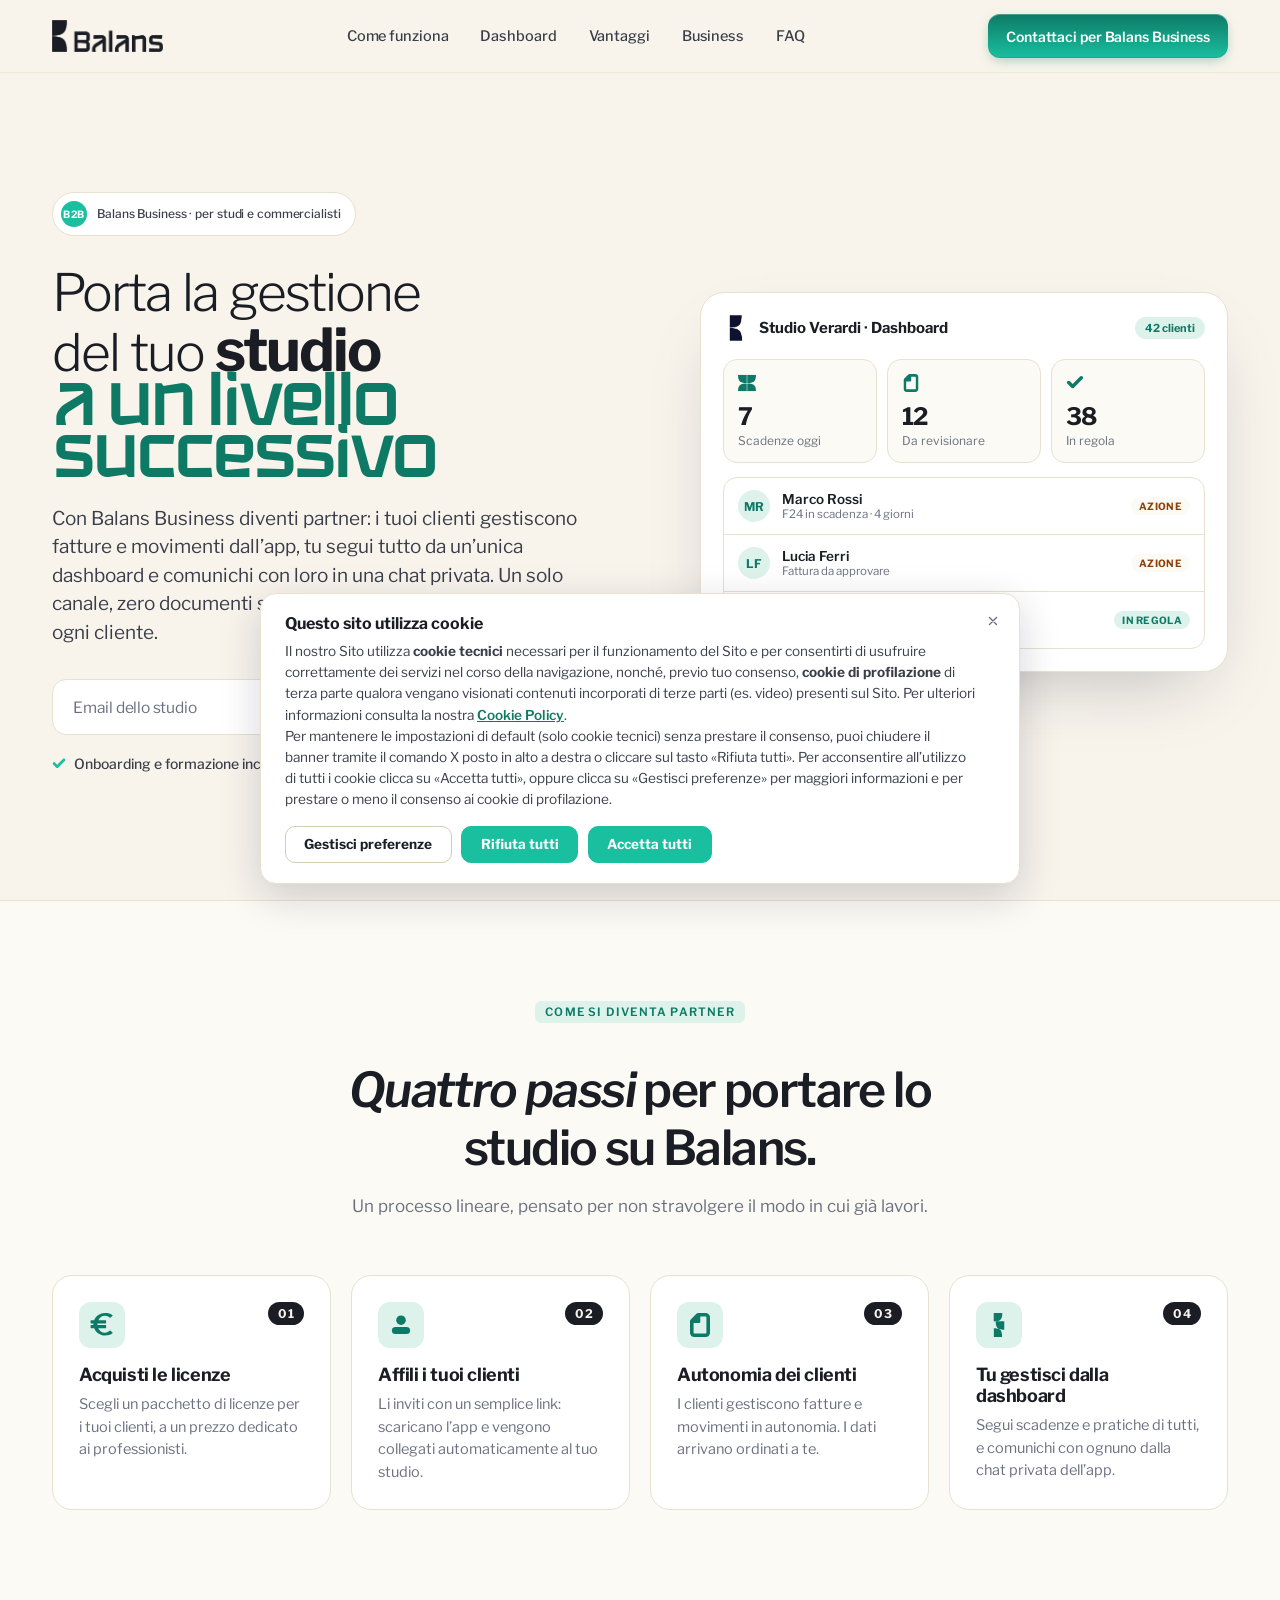
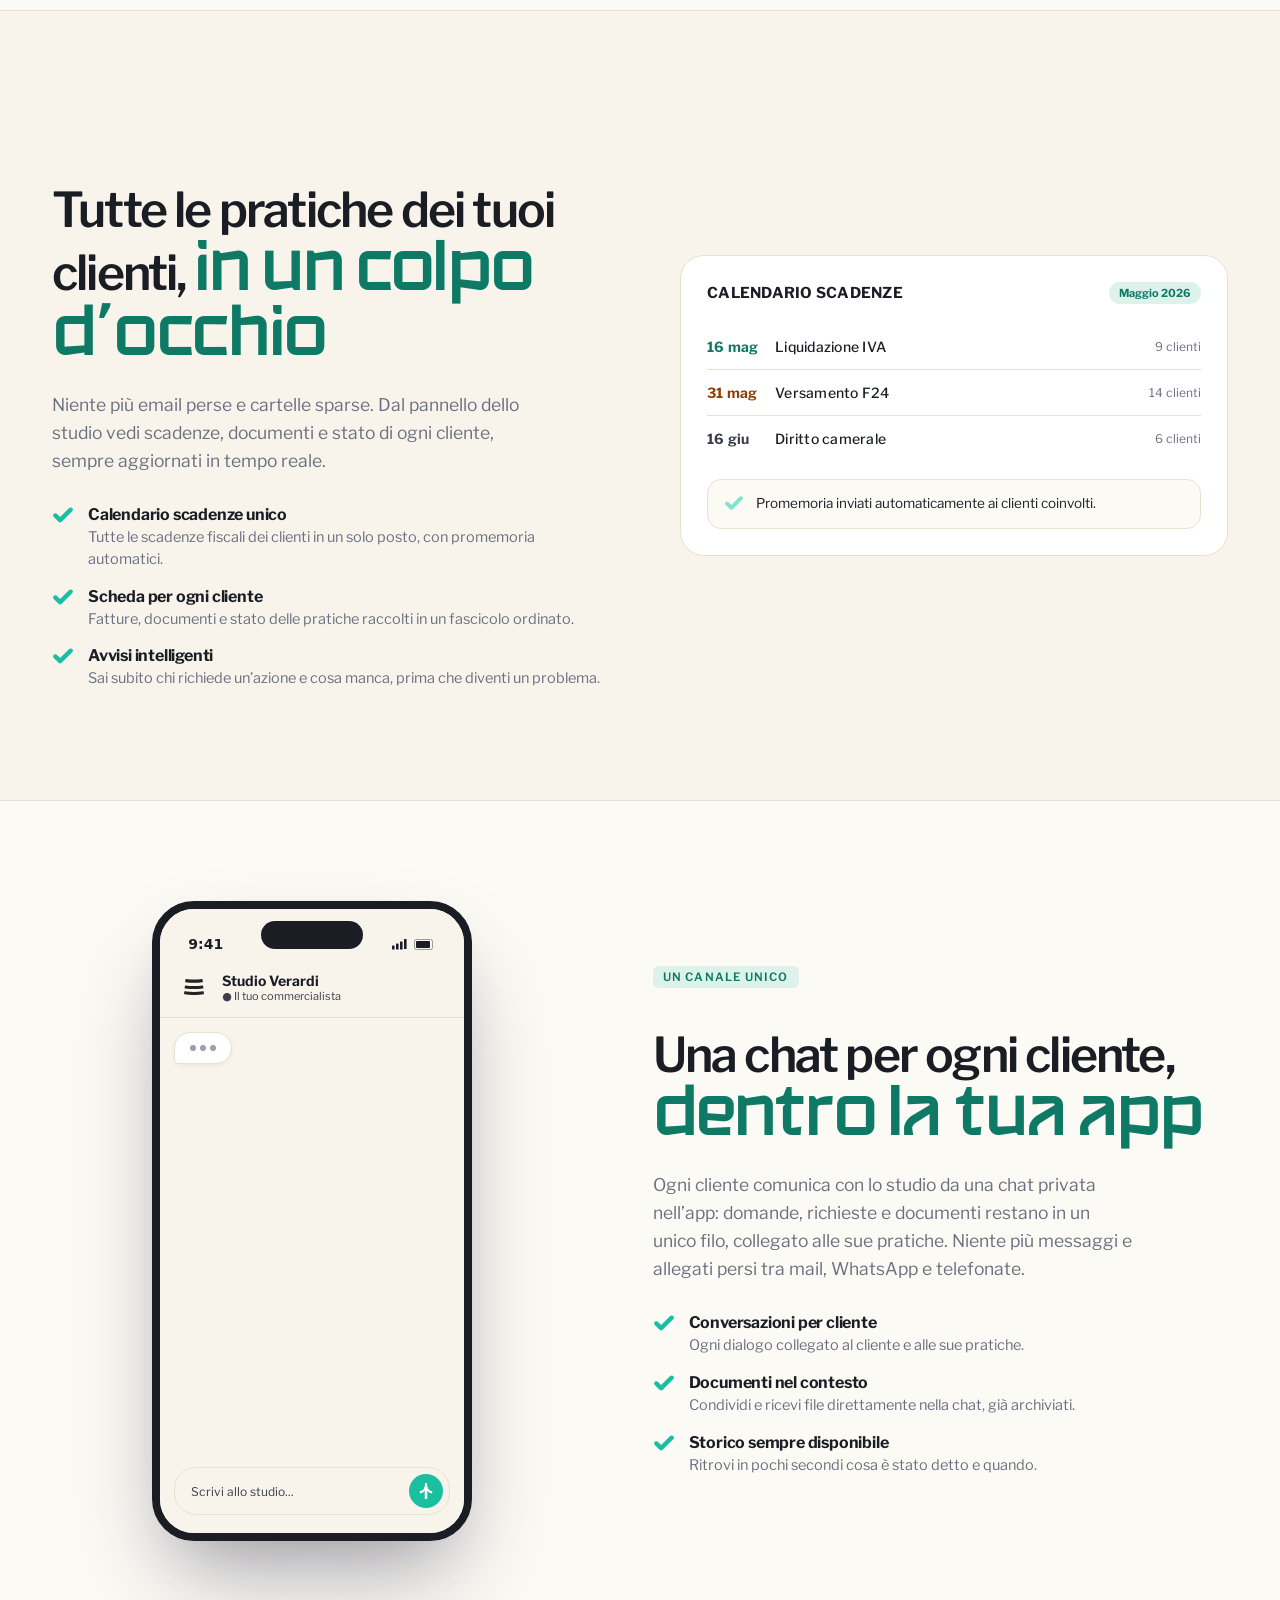
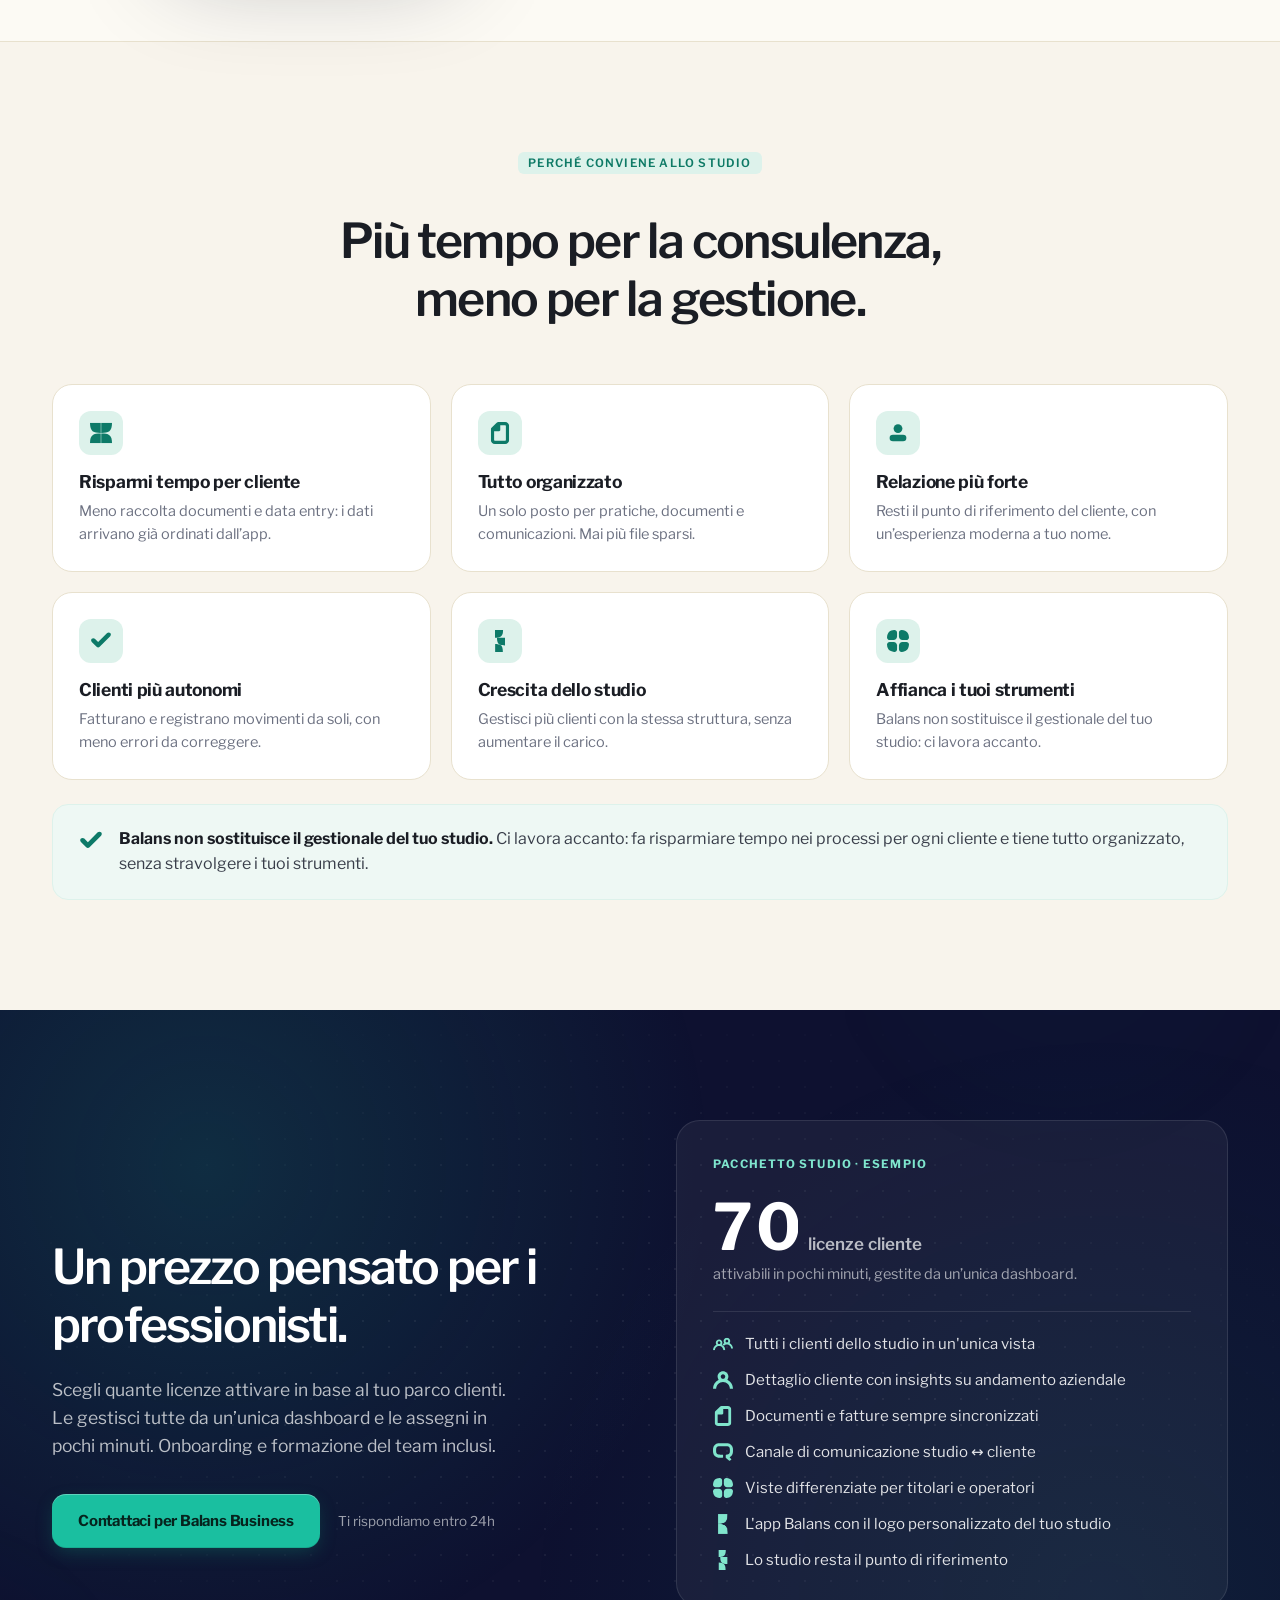
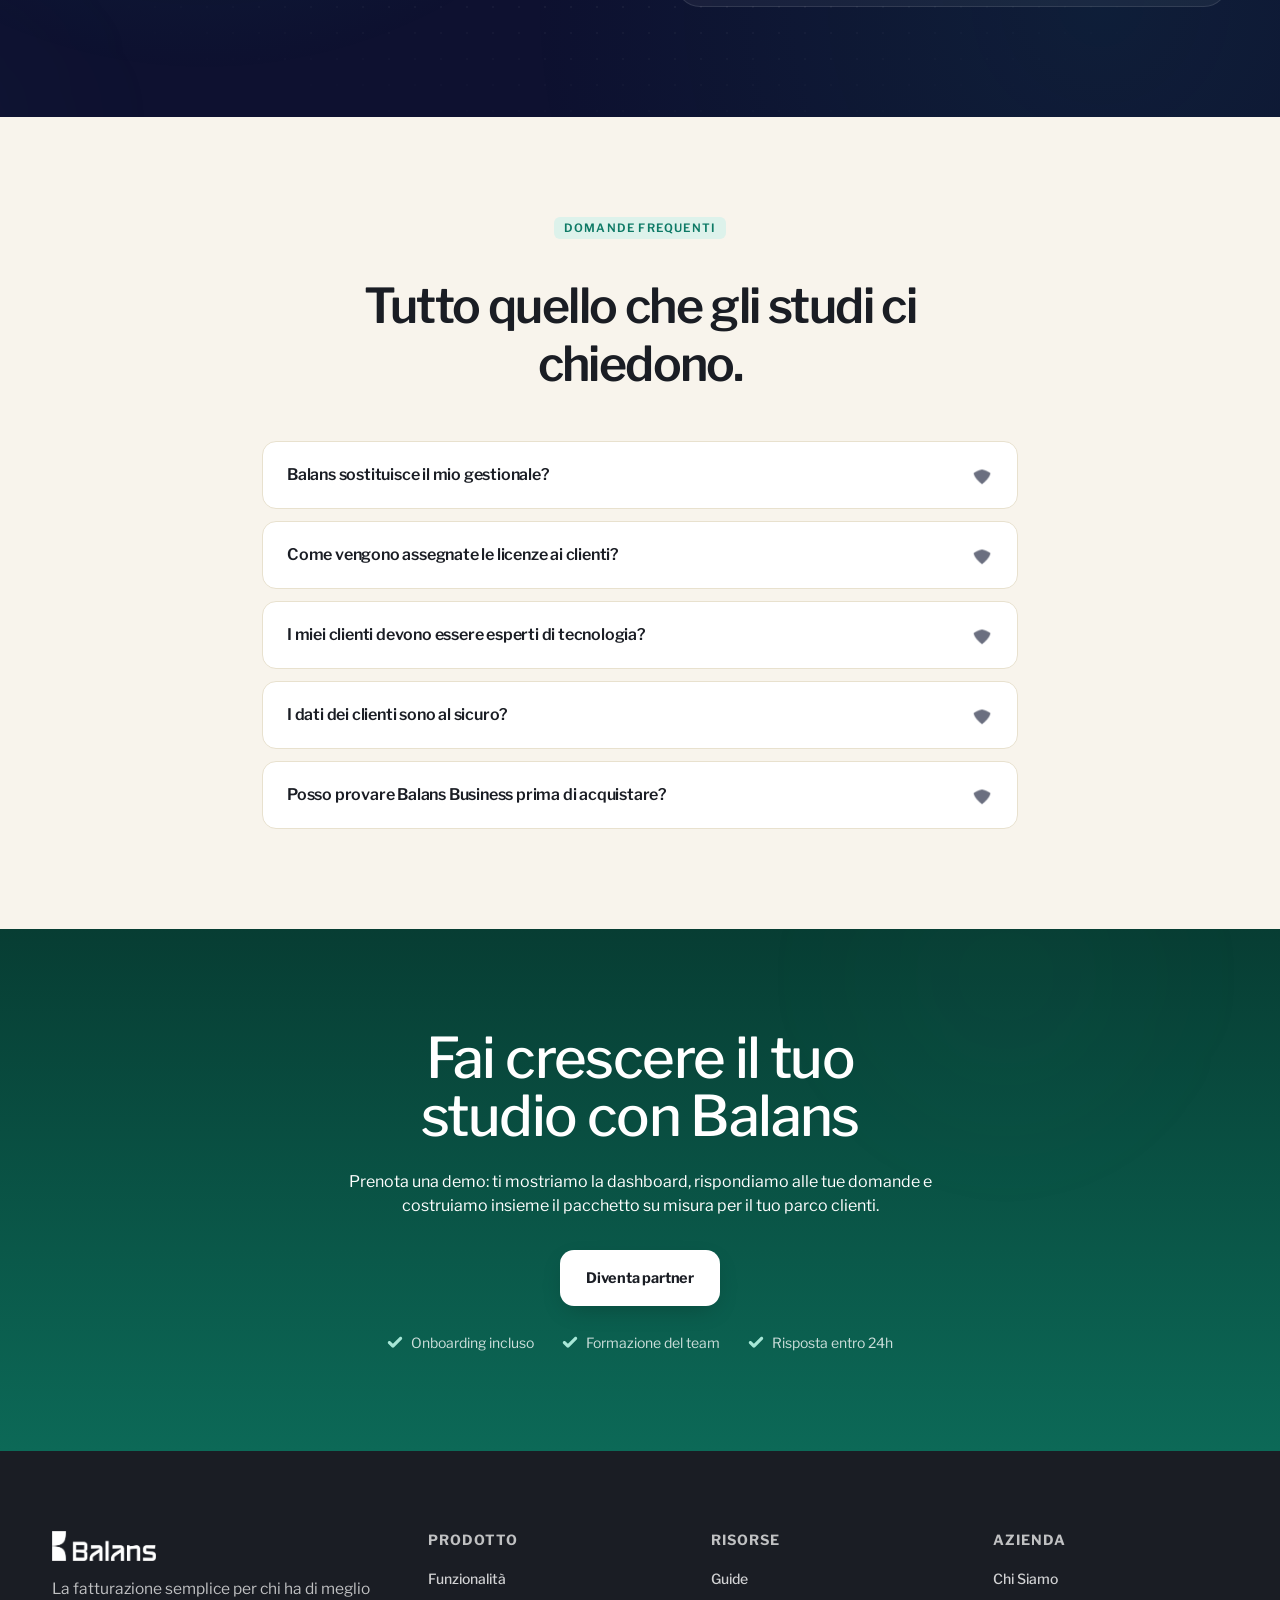
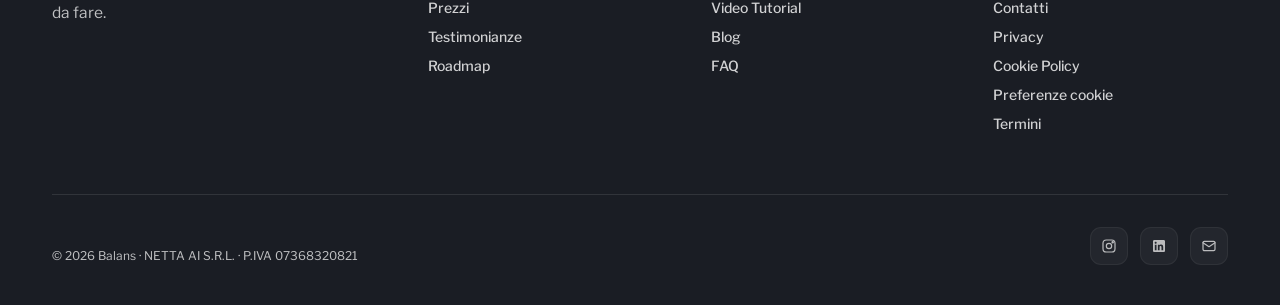
==== commit 74848f95: "Update stylesheet version to 8 in multiple HTML files for consistency and improved styling" ====
--- a/business/index.html
+++ b/business/index.html
@@ -24,7 +24,7 @@
         type="font/woff2" crossorigin>
     <link rel="preload" href="../assets/fonts/Galldis/Galldis.woff2" as="font" type="font/woff2" crossorigin>
 
-    <link rel="stylesheet" href="../assets/css/style.css?v=2">
+    <link rel="stylesheet" href="../assets/css/style.css?v=8">
     <!-- animations.css non è critico per il primo paint: caricamento non-bloccante -->
     <link rel="stylesheet" href="../assets/css/animations.css?v=2" media="print" onload="this.media='all'">
     <noscript>
--- a/assets/css/style.css
+++ b/assets/css/style.css
@@ -57,6 +57,10 @@
     --video-navy: #0E1130;
     --right-stat-panel: rgba(255, 255, 255, 0.05);
     --fatture: #1A1D24;
+
+    /* Header sticky: .hdr-row (72px) + il suo border-bottom.
+       Serve all'hero per calcolare l'altezza a piena finestra. */
+    --hdr-h: 73px;
 }
 
 /* ───────── Theme: Dark ───────── */
@@ -1211,6 +1215,109 @@
     line-height: 1.45;
 }
 
+/* ───────── Parlano di noi — striscia press / partner ───────── */
+
+/* Sfondo: banda a tutta larghezza, grigio molto scuro quasi nero.
+   Colori fissi e non variabili di tema: la striscia resta scura sia in light che in dark. */
+.press {
+    background: #14161B;
+    /* Padding verticale della striscia; quello orizzontale arriva da .container (32px) */
+    padding: 30px 0;
+    border-top: 1px solid rgba(255, 255, 255, 0.06);
+    border-bottom: 1px solid rgba(255, 255, 255, 0.06);
+}
+
+/* Layout: gruppo loghi centrato nella striscia */
+.press-inner {
+    display: flex;
+    align-items: center;
+    justify-content: center;
+}
+
+/* Contenitore loghi — centrato, con respiro tra un marchio e l'altro */
+.press-logos {
+    list-style: none;
+    margin: 0;
+    padding: 0;
+    display: flex;
+    align-items: center;
+    justify-content: center;
+    flex-wrap: wrap;
+    gap: 24px 64px;
+}
+
+/* Singolo logo — altezza comune per uniformare otticamente marchi di forma diversa */
+.press-logo {
+    display: flex;
+    align-items: center;
+}
+
+.press-logo img {
+    display: block;
+    height: 60px;
+    width: auto;
+    max-width: 100%;
+}
+
+/* ── Monocromia forzata ──
+   Regola generale: qualsiasi logo dentro .press-logos diventa bianco pieno,
+   a prescindere dai colori dell'immagine originale.
+     grayscale(100%)  azzera la saturazione
+     brightness(0)    schiaccia ogni pixel a nero, colori inclusi
+     invert(100%)     ribalta il nero in bianco → silhouette bianca uniforme
+   Nessuno smorzamento in opacità: i loghi restano bianco pieno sul fondo scuro.
+   Vale per SVG/PNG con sfondo TRASPARENTE, siano essi scuri, chiari o a colori.
+   Alternative scartate dopo il confronto a video:
+     · brightness(200%) schiarisce solo i loghi già chiari, quelli scuri
+       restano grigi e poco leggibili;
+     · invert(100%) da solo ribalta a nero i loghi già bianchi, facendoli
+       sparire sul fondo scuro. */
+.press-logos img {
+    filter: grayscale(100%) brightness(0) invert(100%) opacity(0.85);
+}
+
+/* ── Deroga: loghi con sfondo pieno ──
+   Un raster con fondo bianco opaco (il badge Partner 24 ORE) sotto la regola
+   qui sopra diventa un rettangolo bianco compatto: non c'è trasparenza da cui
+   ricavare la silhouette, quindi il lettering interno si perde. Questa classe
+   lo esclude dal filtro e lo lascia nei colori originali del marchio. */
+.press-logo--original img {
+    filter: none;
+}
+
+/* Il badge Partner 24 ORE è un raster con lettering interno:
+   ha bisogno di qualche pixel in più per restare leggibile accanto ai loghi mono */
+.press-logo--badge img {
+    height: 70px;
+    border-radius: 4px;
+}
+
+/* Tablet / piccoli laptop: distanza tra i loghi ridotta */
+@media (max-width: 920px) {
+    .press-logos {
+        gap: 20px 44px;
+    }
+}
+
+/* Telefono: loghi più piccoli e più vicini */
+@media (max-width: 600px) {
+    .press {
+        padding: 24px 0;
+    }
+
+    .press-logos {
+        gap: 16px 28px;
+    }
+
+    .press-logo img {
+        height: 46px;
+    }
+
+    .press-logo--badge img {
+        height: 54px;
+    }
+}
+
 /* ───────── Feature section ───────── */
 .feat {
     padding: 120px 0;
@@ -1642,6 +1749,7 @@
     border-radius: 20px;
     overflow: hidden;
     box-shadow: 0 4px 16px rgba(0, 0, 0, 0.08);
+    background-color: #FFFFFF;
 }
 
 .compare-row-text {
@@ -4272,107 +4380,91 @@
     }
 }
 
-/* Hero: viewport bassi a larghezza desktop (es. MacBook, finestre non massimizzate) */
-@media (max-height: 860px) and (min-width: 921px) {
+/* ── Hero a piena finestra — desktop e laptop ──
+   L'hero occupa esattamente l'altezza della finestra meno l'header sticky, e tutto
+   ciò che contiene è dimensionato su --hero-space, cioè lo spazio verticale netto
+   davvero disponibile. Sostituisce i due scaglioni @media (max-height: 860px/700px)
+   usati prima: fra uno scalino e l'altro restavano due fasce scoperte — viewport
+   861-980px (dove cade il MacBook Pro 14": 1512x982 → ~871px di viewport) e
+   701-752px — in cui l'hero sforava la finestra fino a ~120px.
+
+   Unità: vh e non svh perché la regola vale solo da 921px di larghezza in su, dove
+   non esistono barre browser dinamiche; vh è supportato ovunque e non richiede
+   fallback (una var() con unità non supportata invaliderebbe height e larghezza). */
+@media (min-width: 921px) {
 
     .hero {
-        padding: 56px 0 64px !important;
+        /* Padding proporzionale all'altezza, con tetto ai valori desktop originali */
+        --hero-pad-t: clamp(32px, 6vh, 88px);
+        --hero-pad-b: clamp(40px, 7vh, 100px);
+        /* Spazio verticale netto per il contenuto */
+        --hero-space: calc(100vh - var(--hdr-h) - var(--hero-pad-t) - var(--hero-pad-b));
+
+        display: flex;
+        flex-direction: column;
+        justify-content: center;
+        min-height: calc(100vh - var(--hdr-h));
+        padding: var(--hero-pad-t) 0 var(--hero-pad-b);
+    }
+
+    /* Titolo: il più piccolo fra il vincolo di larghezza (il titolo affianca il
+       telefono nel grid a 2 colonne) e quello di altezza. Il termine in vh passa
+       con continuità per 46px a 700px di viewport e 64px da 980px in su, cioè gli
+       stessi valori dei vecchi scaglioni ma senza salti. */
+    h1.hero-h1,
+    h1.hero-h1 b {
+        font-size: min(clamp(44px, 7.17vw - 22px, 64px), clamp(46px, 6.43vh + 1px, 64px)) !important;
+    }
+
+    h1.hero-h1 {
+        /* in em al posto dei px: la crenatura segue la dimensione invece di essere
+           ritarata a mano a ogni breakpoint */
+        letter-spacing: -0.034em;
+    }
+
+    h1.hero-h1 span {
+        font-size: min(clamp(39px, 6.35vw - 19.5px, 56px), clamp(40px, 5.71vh, 56px)) !important;
+    }
+
+    /* Il titolo di #funzionalita resta della stessa dimensione di quello dell'hero */
+    .feat h2 {
+        font-size: min(clamp(44px, 7.17vw - 22px, 64px), clamp(46px, 6.43vh + 1px, 64px)) !important;
+        letter-spacing: -0.023em;
     }
 
     .hero-eyebrow {
-        margin-bottom: 20px;
-    }
-
-    h1.hero-h1 {
-        font-size: 58px !important;
-        letter-spacing: -2px;
-    }
-
-    h1.hero-h1 span {
-        font-size: 51px !important;
-    }
-
-    h1.hero-h1 b {
-        font-size: 58px !important;
-    }
-
-    .feat h2 {
-        font-size: 58px !important;
-        letter-spacing: -1.4px;
+        margin-bottom: clamp(14px, 10vh - 66px, 32px);
     }
 
     .hero-sub {
-        margin: 16px 0 24px !important;
-    }
-
+        margin: clamp(12px, 10vh - 70px, 28px) 0 clamp(18px, 20vh - 148px, 48px);
+    }
+
+    /* Telefono: pilotato dall'altezza disponibile, la larghezza segue via aspect-ratio.
+       Prima era il contrario — width in px più un min-height sul wrapper che in realtà
+       non aveva effetto, perché l'altezza reale usciva comunque dall'aspect-ratio. */
     .hero-phone-wrap {
-        min-height: 460px;
+        --phone-h: min(720px, var(--hero-space));
+        --phone-w: calc(var(--phone-h) / 2);
+        min-height: 0;
     }
 
     .hero-phone-wrap .phone.lg {
-        width: 280px;
-    }
-
+        height: var(--phone-h);
+        width: auto;
+    }
+
+    /* Card flottanti: offset in proporzione al telefono, così restano agganciate
+       agli stessi punti mentre si ridimensiona (le percentuali riproducono i valori
+       desktop: 96px su 720 di altezza, -40px su 360 di larghezza, ecc.) */
     .hero-phone-wrap .float-1 {
-        top: 74px !important;
-        left: -31px !important;
+        top: calc(var(--phone-h) * 0.133);
+        left: calc(var(--phone-w) * -0.111);
     }
 
     .hero-phone-wrap .float-2 {
-        bottom: 50px !important;
-        right: -40px !important;
-    }
-}
-
-@media (max-height: 700px) and (min-width: 921px) {
-
-    .hero {
-        padding: 32px 0 40px !important;
-    }
-
-    .hero-eyebrow {
-        margin-bottom: 14px;
-    }
-
-    h1.hero-h1 {
-        font-size: 46px !important;
-        letter-spacing: -1.6px;
-    }
-
-    h1.hero-h1 span {
-        font-size: 40px !important;
-    }
-
-    h1.hero-h1 b {
-        font-size: 46px !important;
-    }
-
-    .feat h2 {
-        font-size: 46px !important;
-        letter-spacing: -1.3px;
-    }
-
-    .hero-sub {
-        margin: 12px 0 18px !important;
-        font-size: 16px !important;
-    }
-
-    .hero-phone-wrap {
-        min-height: 340px;
-    }
-
-    .hero-phone-wrap .phone.lg {
-        width: 230px;
-    }
-
-    .hero-phone-wrap .float-1 {
-        top: 61px !important;
-        left: -26px !important;
-    }
-
-    .hero-phone-wrap .float-2 {
-        bottom: 41px !important;
-        right: -33px !important;
+        bottom: calc(var(--phone-h) * 0.089);
+        right: calc(var(--phone-w) * -0.144);
     }
 }
 
